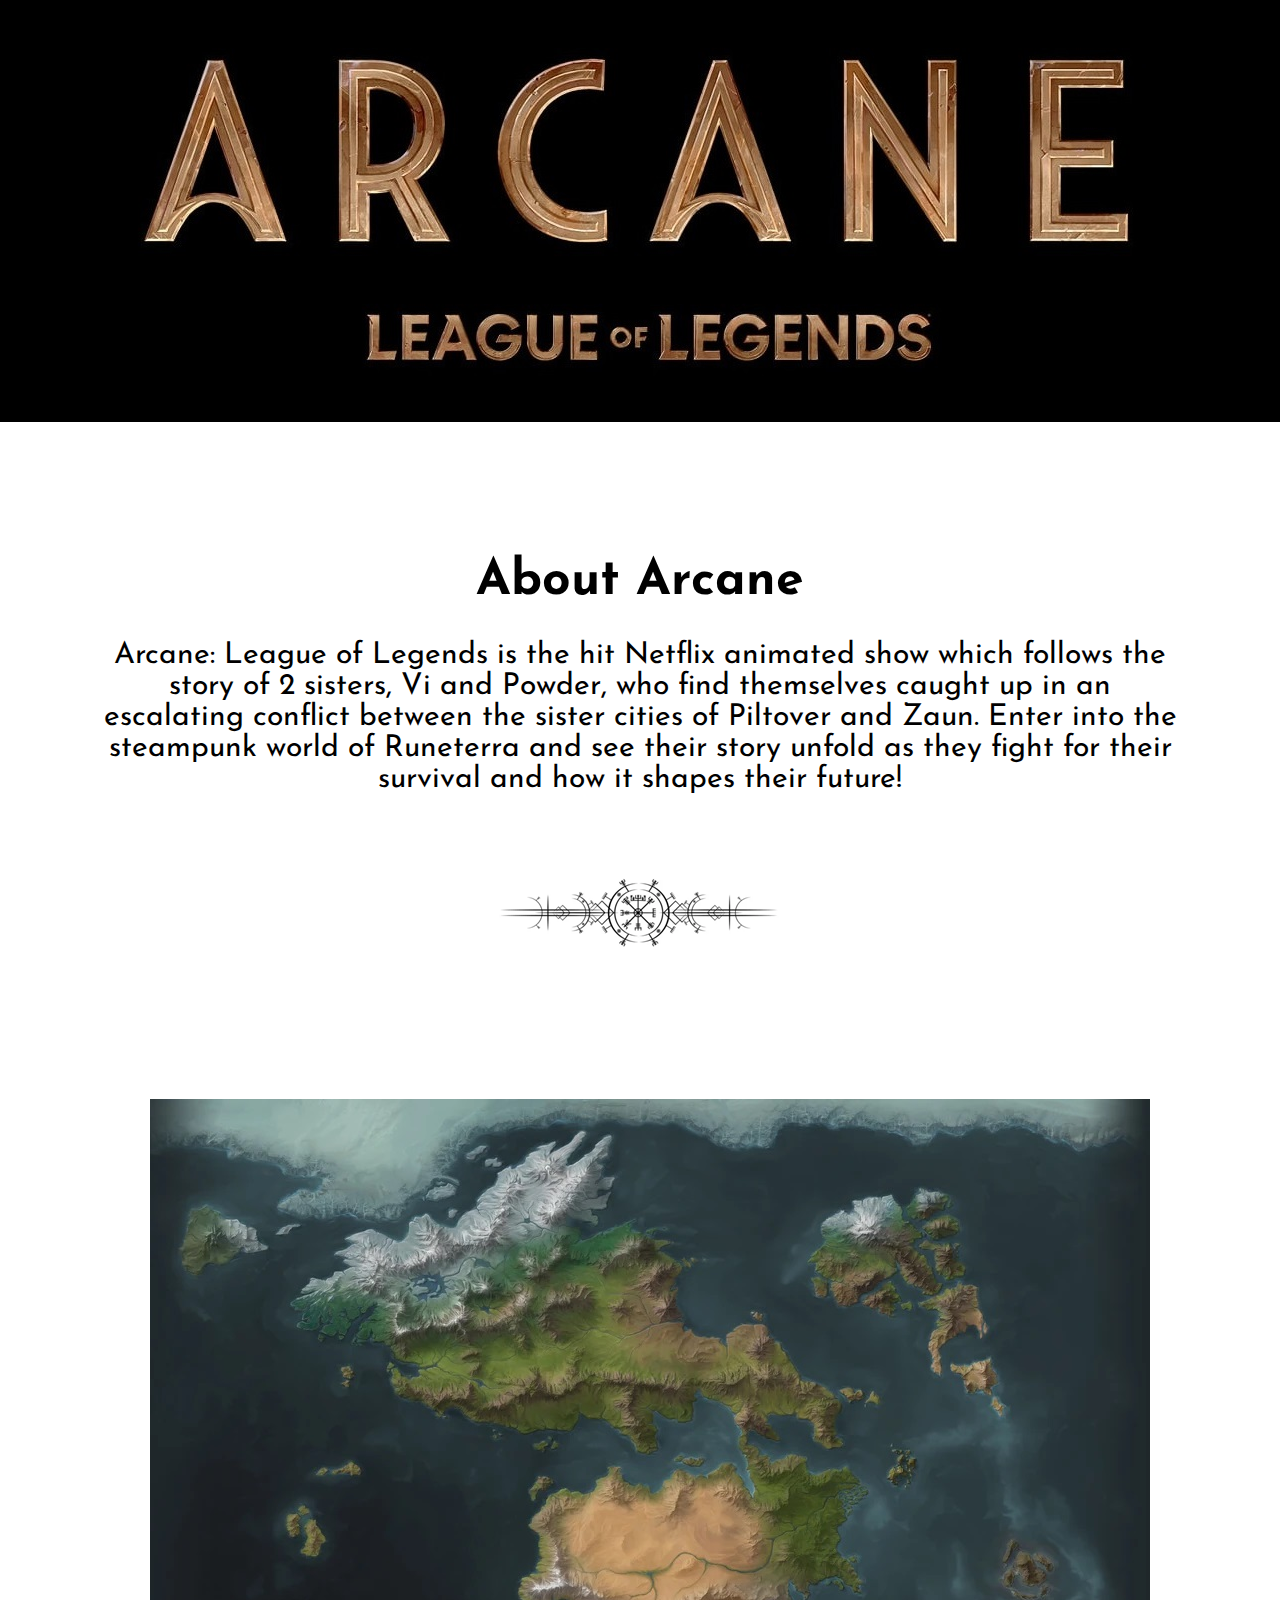
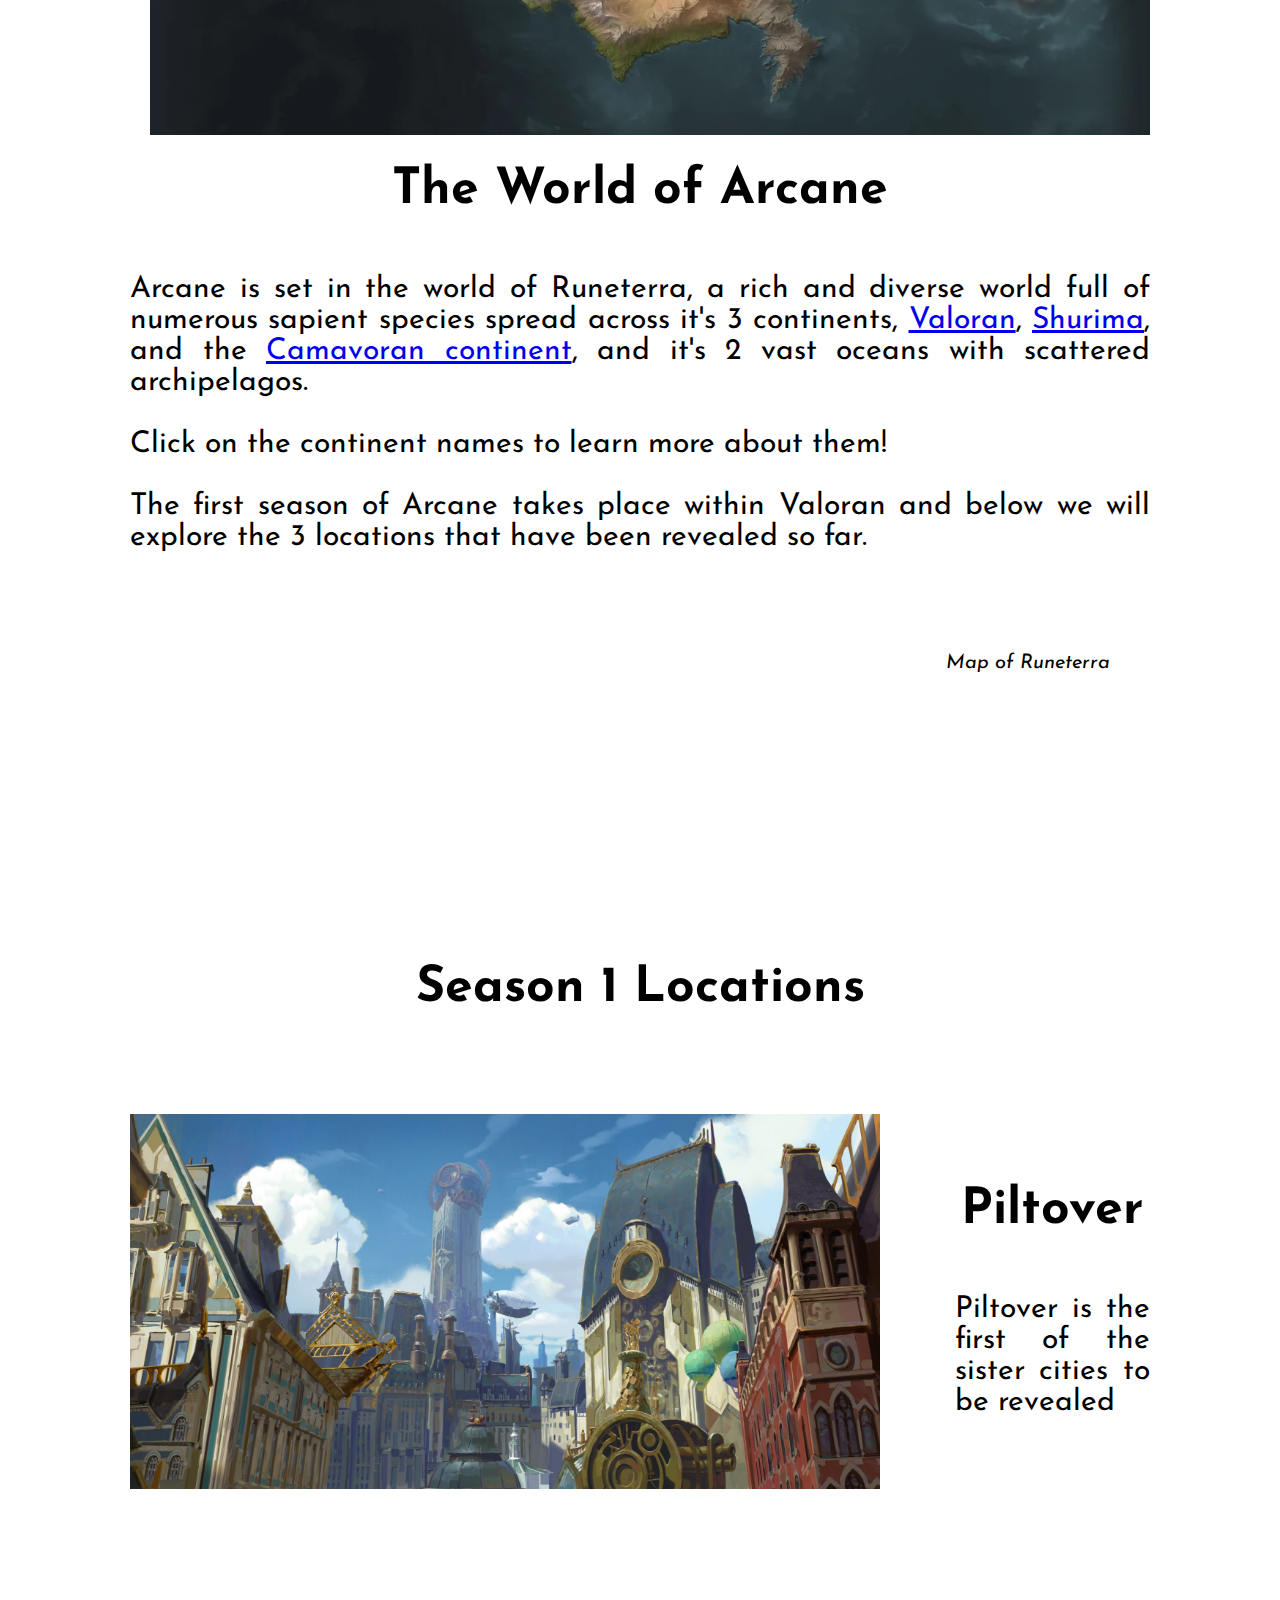
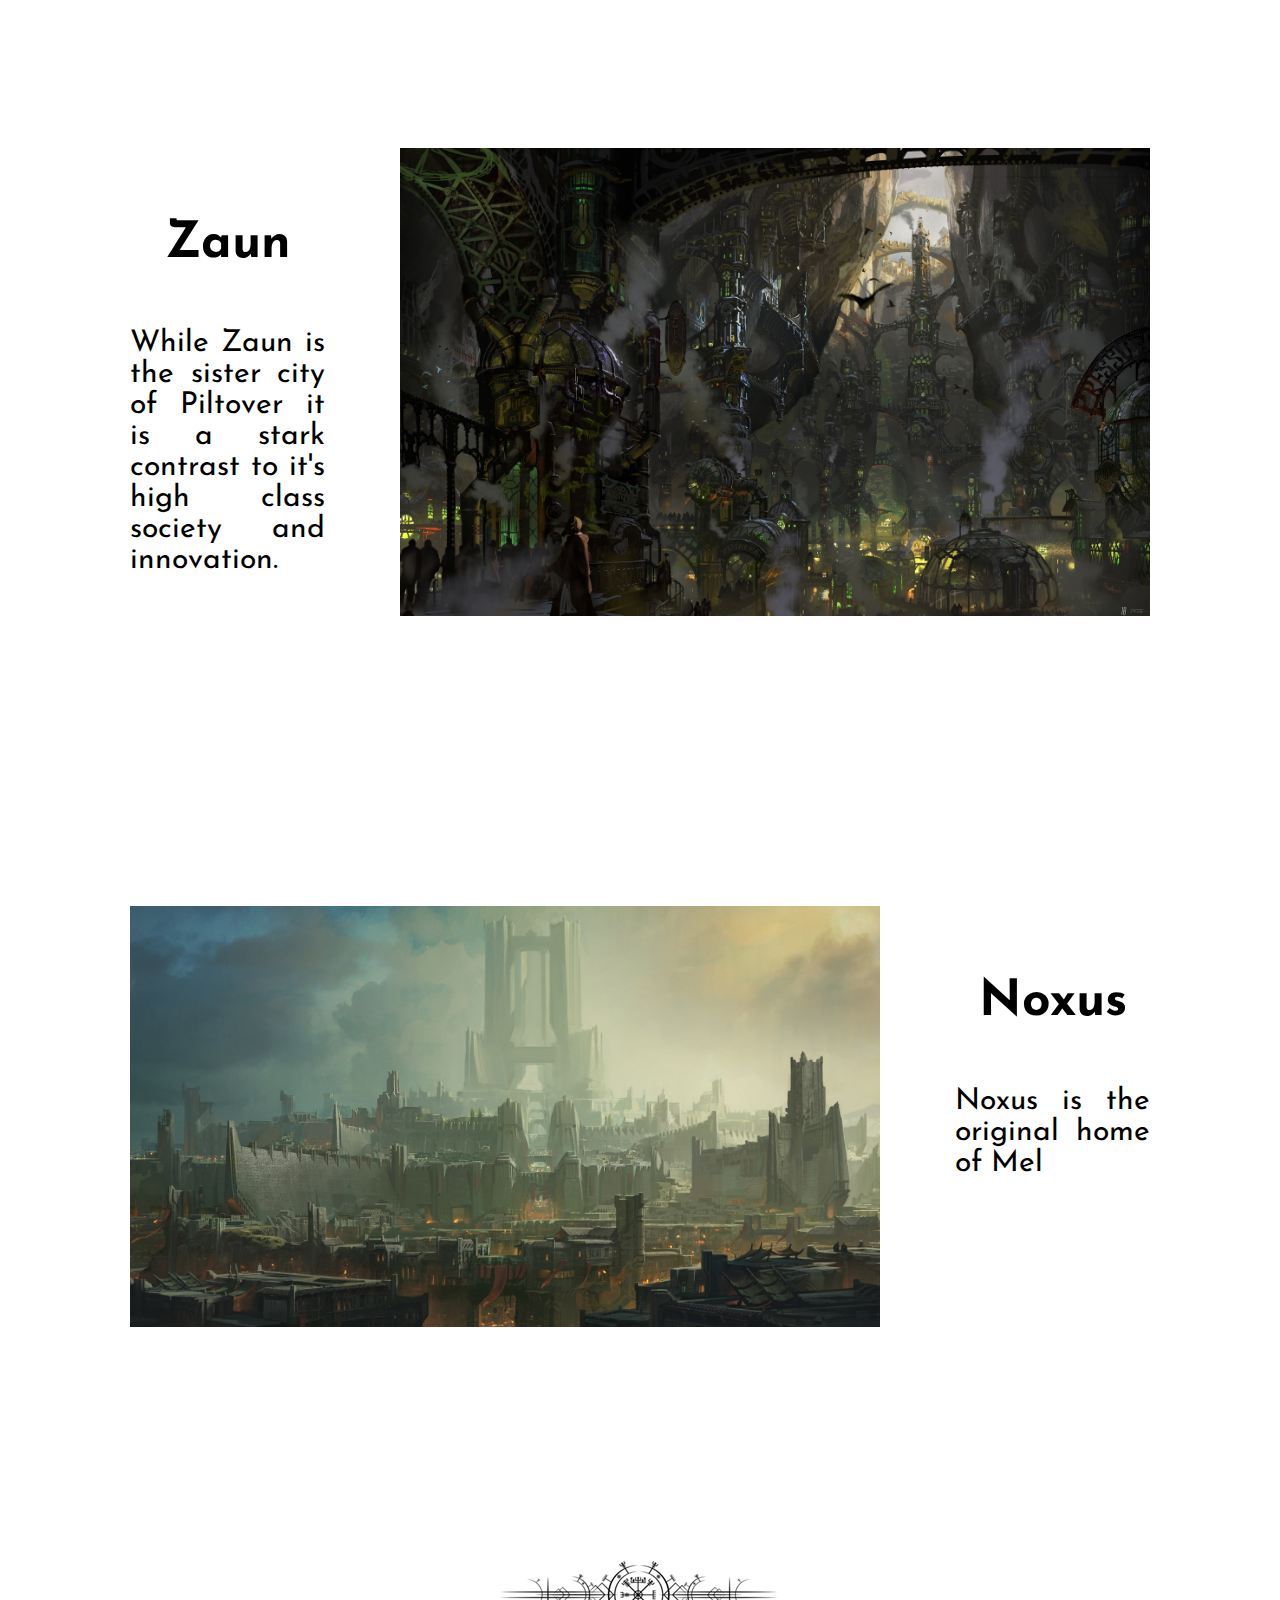
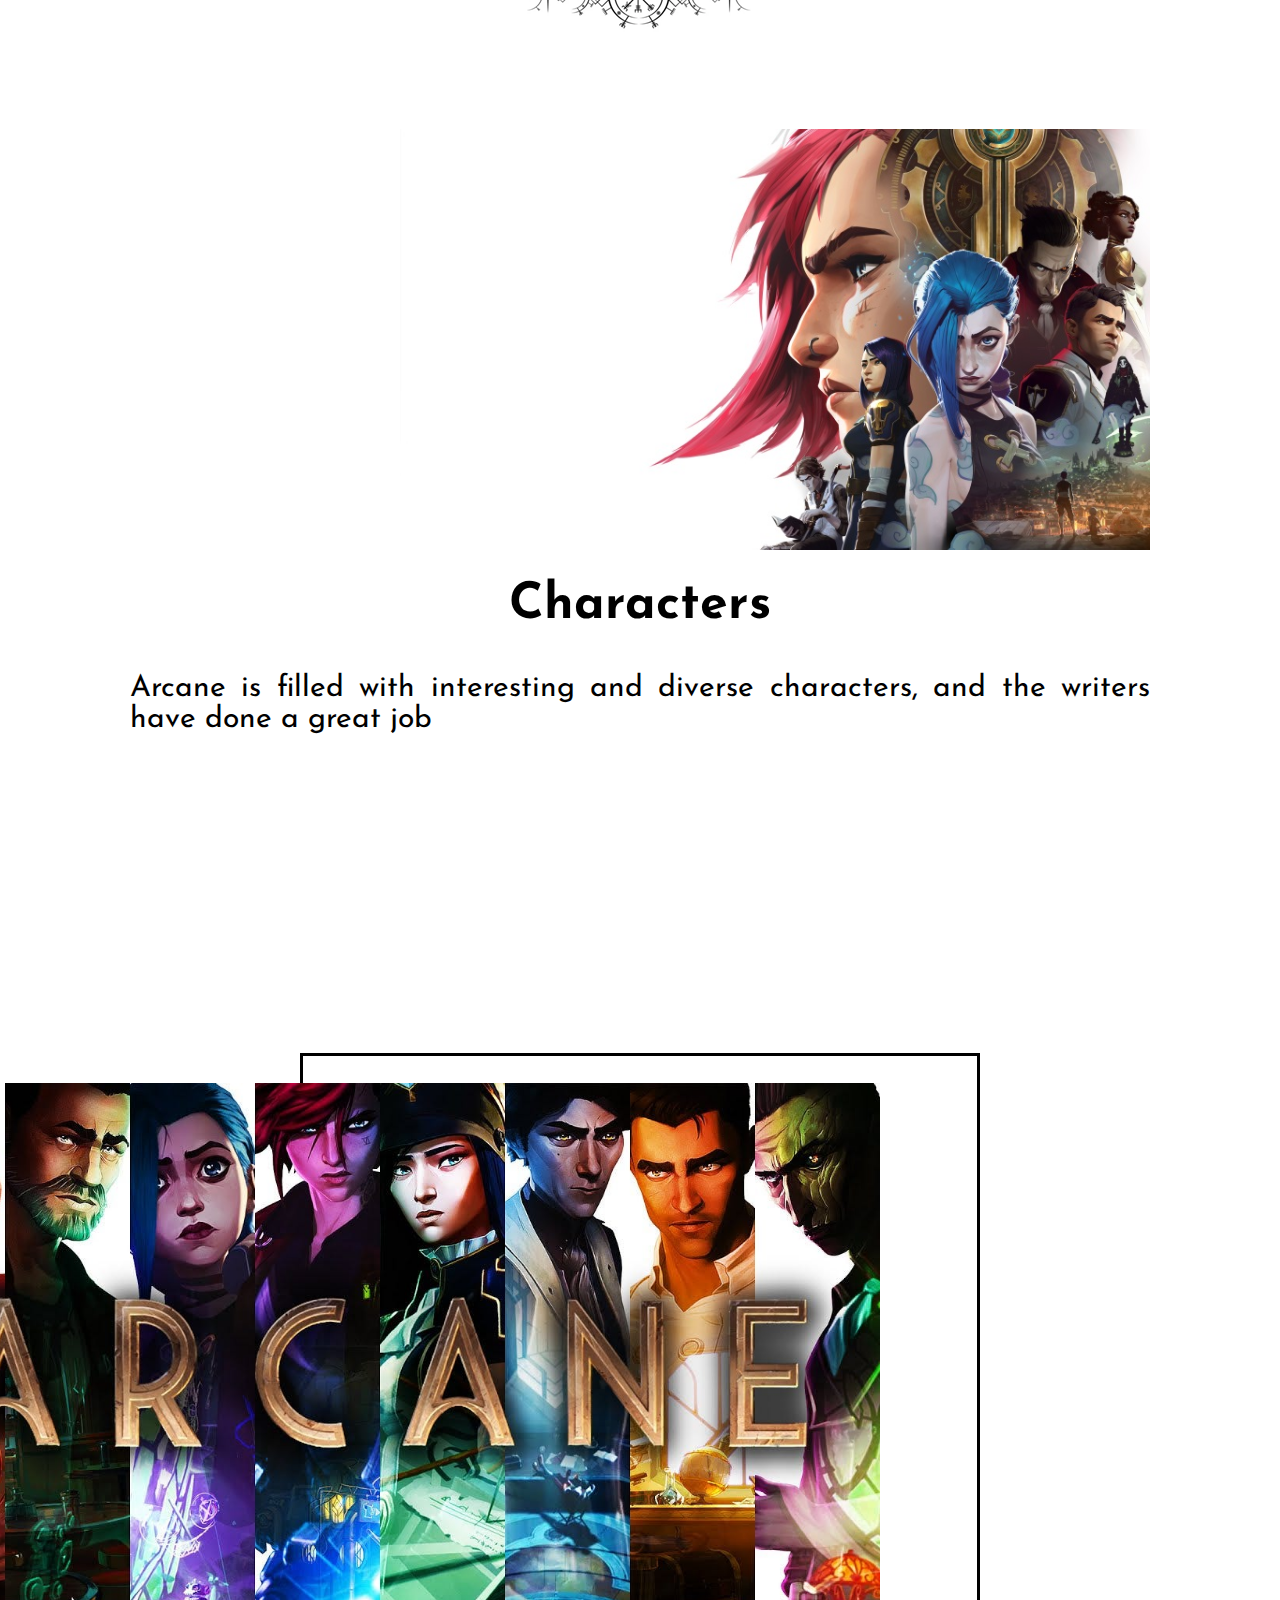
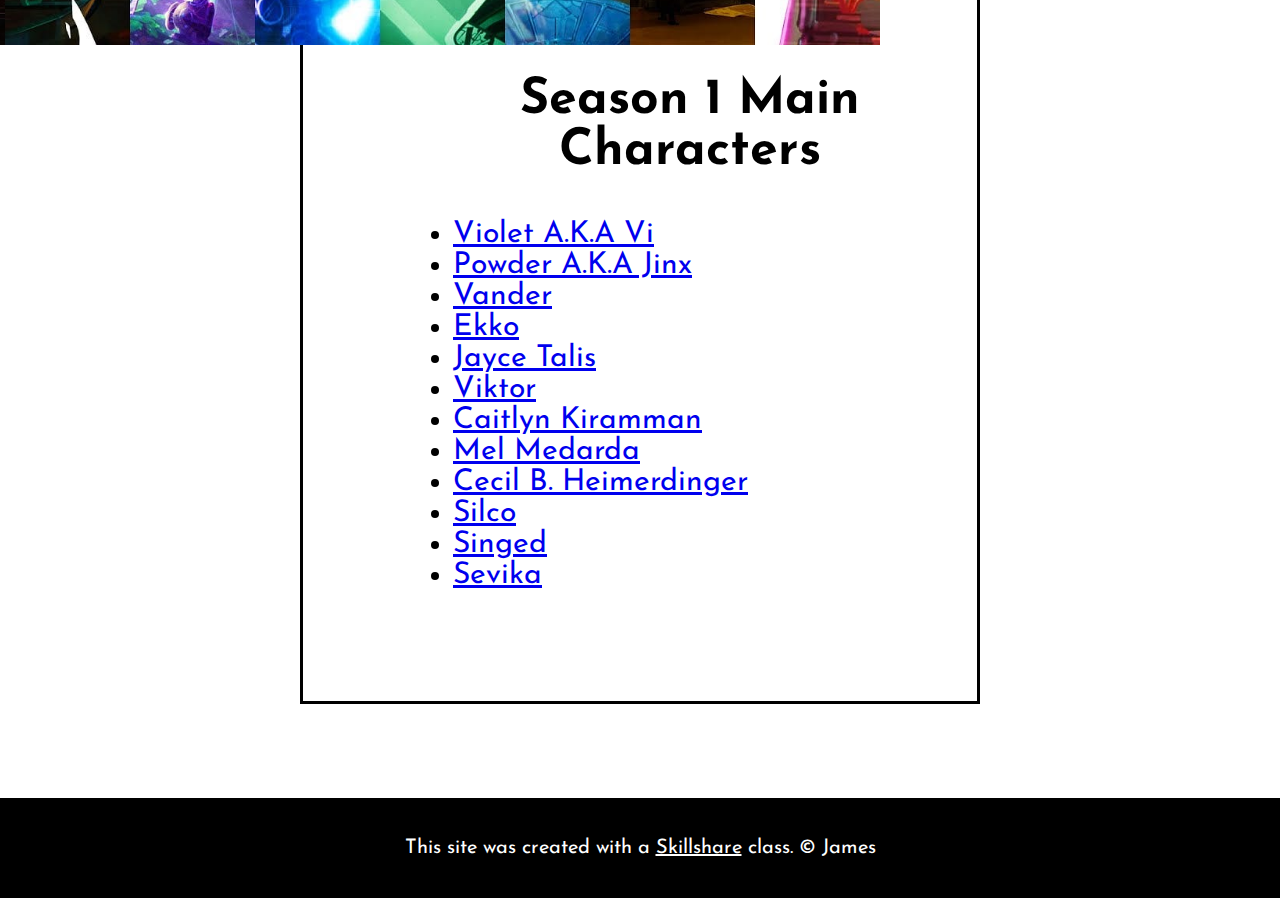
==== index.html @ 24b68688 "location path" ====
<!DOCTYPE html>
<html>
<head>
	<title>Arcane: League of Legends</title>
	<link rel="icon" href="img/Arcane-icon.jpeg">
	<link rel="stylesheet" type="text/css" href="arcane.css">
	<link href="https://fonts.googleapis.com/css2?family=Josefin+Sans:ital,wght@0,100..700;1,100..700&display=swap" rel="stylesheet">
</head>

<body>
	<!-- Header Element -->
	<header>
		<img src="img/Arcane-header.jpeg">
	</header>

	<!-- Main Element -->
	<div class="about-text-box">
		<h1>About Arcane</h1>
		<p1>Arcane: League of Legends is the hit Netflix animated show which follows the story of 2 sisters, Vi and Powder, who find themselves caught up in an escalating conflict between the sister cities of Piltover and Zaun.  Enter into the steampunk world of Runeterra and see their story unfold as they fight for their survival and how it shapes their future!</p1>
	<br>
	<br>
	<br>
	<br>
	<br>
	<br>
	<img src="img/Rune-line.jpeg" alt="Rune-line" class="center-image">
	<br>
	<br>
	<br>
	</div>
		<div class="runeterra">
			<img src="img/Runeterra-map.jpeg">
			<div class="text-box">
			<h2>The World of Arcane</h2><br>
			<p2>Arcane is set in the world of Runeterra, a rich and diverse world full of numerous sapient species spread across it's 3 continents, <a href="https://leagueoflegends.fandom.com/wiki/Valoran" target="_blank" title="Valoran Wiki">Valoran</a>, <a href="https://leagueoflegends.fandom.com/wiki/Shuriman_Continent" target="_blank" title="Shurima Wiki">Shurima</a>, and the <a href="https://leagueoflegends.fandom.com/wiki/Camavoran_Continent" target="_blank" title="Camavoran continent Wiki">Camavoran continent</a>, and it's 2 vast oceans with scattered archipelagos. <br> <br>   Click on the continent names to learn more about them! <br> <br> The first season of Arcane takes place within Valoran and below we will explore the 3 locations that have been revealed so far.  </p2>
			<br>
			<br>
			<br>
			<br>
			<br>
			<br>
			<p3 class="caption">Map of Runeterra</p3>
			</div>
		</div>

		<h2 class="sectiontitle">Season 1 Locations</h2>

		<div class="piltover">
			<img src="img/piltover.jpeg">
			<div class="text-box">
			<h2>Piltover</h2><br>
			<p2>Piltover is the first of the sister cities to be revealed</p2>
			</div>
		</div>

		<div class="zaun">
			<img src="img/zaun.jpeg">
			<div class="text-box">
			<h2>Zaun</h2><br>
			<p2>While Zaun is the sister city of Piltover it is a stark contrast to it's high class society and innovation.  </p2>
			</div>
		</div>

		<div class="noxus">
			<img src="img/noxus.jpeg">
			<div class="text-box">
			<h2>Noxus</h2><br>
			<p2>Noxus is the original home of Mel</p2>
			</div>
		</div>
	<br>
	<br>
	<br>
	<img src="img/Rune-line.jpeg" alt="Rune-line" class="center-image">
	<br>
	<br>
	<br>
	<br>
	<br>
	<br>
		<div class="characters">
			<img src="img/Arcane-avatar.jpeg">
			<div class="text-box">
			<h2>Characters</h2>
			<p2>Arcane is filled with interesting and diverse characters, and the writers have done a great job</p2>
			</div>
		</div>
	<br>
	<br>
	<br>
	<br>
	<br>
	<br>
	<br>
	<br>
	<br>
	<br>
	<br>
	<br>
	<br>
	<br>
	<br>
	<br>
	<br>
	<br>
		<div class="main">
			<img src="img/characters.jpeg">
			<div class="link-list">
			<h2>Season 1 Main Characters</h2>
			<ul>
				<li><a href="https://leagueoflegends.fandom.com/wiki/Vi/Arcane" target="_blank" title="Vi Wiki">Violet A.K.A Vi</a></li>
				<li><a href="https://leagueoflegends.fandom.com/wiki/Jinx/Arcane" target="_blank" title="Jinx Wiki">Powder A.K.A Jinx</a></li>
				<li><a href="https://leagueoflegends.fandom.com/wiki/Vander" target="_blank" title="Vander Wiki">Vander</a></li>
				<li><a href="https://leagueoflegends.fandom.com/wiki/Ekko/Arcane" target="_blank" title="Ekko Wiki">Ekko</a></li>
				<li><a href="https://leagueoflegends.fandom.com/wiki/Jayce/Arcane" target="_blank" title="Jayce Wiki">Jayce Talis</a></li>
				<li><a href="https://leagueoflegends.fandom.com/wiki/Viktor/Arcane" target="_blank" title="Viktor Wiki">Viktor</a></li>
				<li><a href="https://leagueoflegends.fandom.com/wiki/Caitlyn/Arcane" target="_blank" title="Caitlyn Wiki">Caitlyn Kiramman</a></li>
				<li><a href="https://leagueoflegends.fandom.com/wiki/Mel" target="_blank" title="Mel Medarda Wiki">Mel Medarda</a></li>
				<li><a href="https://leagueoflegends.fandom.com/wiki/Heimerdinger/Arcane" target="_blank" title="Heimerdinger Wiki">Cecil B. Heimerdinger</a></li>
				<li><a href="https://leagueoflegends.fandom.com/wiki/Silco" target="_blank" title="Silco Wiki">Silco</a></li>
				<li><a href="https://leagueoflegends.fandom.com/wiki/Singed/Arcane" target="_blank" title="Singed Wiki">Singed</a></li>
				<li><a href="https://leagueoflegends.fandom.com/wiki/Sevika" target="_blank" title="Sevika Wiki">Sevika</a></li>

			</ul>
			</div>
		</div>
		<br>
		<br>
		<br>
		<br>

	<!-- Footer Element -->
	<footer>
		<p1>This site was created with a <a href="https://www.skillshare.com/en/home" target="_blank" title="Skillshare Homepage">Skillshare</a> class.  &copy; James</p1>
	</footer>

</body>
</html>
---- arcane.css ----
.center-image {
  display: block;
  margin-left: auto;
  margin-right: auto;
  max-width: 100%;
}

body{
	font-family: 'Josefin Sans', sans-serif;
	margin: 0px;
}

header{
	margin: 0px;
	text-align: center;
	background-color: black;
}

.runeterra
	img {
		max-width: 1000px;
		padding: 0 30px 30px 75px;
		float: right;
	}

.runeterra {
	margin-left: 100px;
	margin-right: 100px;
	margin-bottom: 300px;
}

.piltover
	img {
		max-width: 750px;
		padding: 0 75px 30px 30px;
		float: left;
	}

.piltover {
	margin-left: 100px;
	margin-right: 100px;
	margin-bottom: 300px;
}

.zaun
	img {
		max-width: 750px;
		padding: 0 30px 30px 75px;
		float: right;
	}

.zaun {
	margin-left: 100px;
	margin-right: 100px;
	margin-bottom: 300px;
}

.noxus
	img {
		max-width: 750px;
		padding: 0 75px 30px 30px;
		float: left;
	}

.noxus {
	margin-left: 100px;
	margin-right: 100px;
	margin-bottom: 300px;
}

	.characters
	img {
		max-width: 750px;
		padding: 0 30px 30px 75px;
		float: right;
	}

.characters {
	margin-left: 100px;
	margin-right: 100px;
}

	.main 
	img {
		max-width: 1000px;
		padding: 30px 100px 30px 100px;
		float: right;
	}

	.main {
		padding: 0 0 30px 0;
		margin-left: 300px;
		margin-right: 300px;
	}

.about-text-box {
	padding: 100px;
	text-align: center;
}

.about-text-box h1 {
	text-align: center;
	font-size: 50px;

}

.about-text-box p1 {
	text-align: center;
	font-size: 30px;

}

.text-box {
	text-align: justify;
	padding: 30px;
}

.text-box h1 {
	text-align: center;
	font-size: 50px;

}

.text-box h2 {
	text-align: center;
	font-size: 50px;
}

.text-box p1 {
	text-align: justify;
	font-size: 30px;
}

.text-box p2 {
	text-align: center;
	font-size: 30px;
}

.link-list {
	padding: 0 0 80px 100px;
	border: solid;
	text-align: center;
}

.link-list h2 {
	text-align: center;
	font-size: 50px;
}

.link-list ul {
	text-align: left;
	font-size: 30px;
	padding: 0 50px;
}

.caption {
	padding: 20px 40px;
	float: right;
	font-size: 20px;
	font-style: italic;
}

.sectiontitle {
	margin-bottom: 100px;
	font-size: 50px;
	text-align: center;

}

a:hover {
	opacity: .5;
	background-color: transparent;
}

footer{
	margin: 0px;
	padding: 40px 0;
	text-align: center;
	font-size: 20px;
	background-color: black;
	color: white;
}

footer a {
	color: white;
}
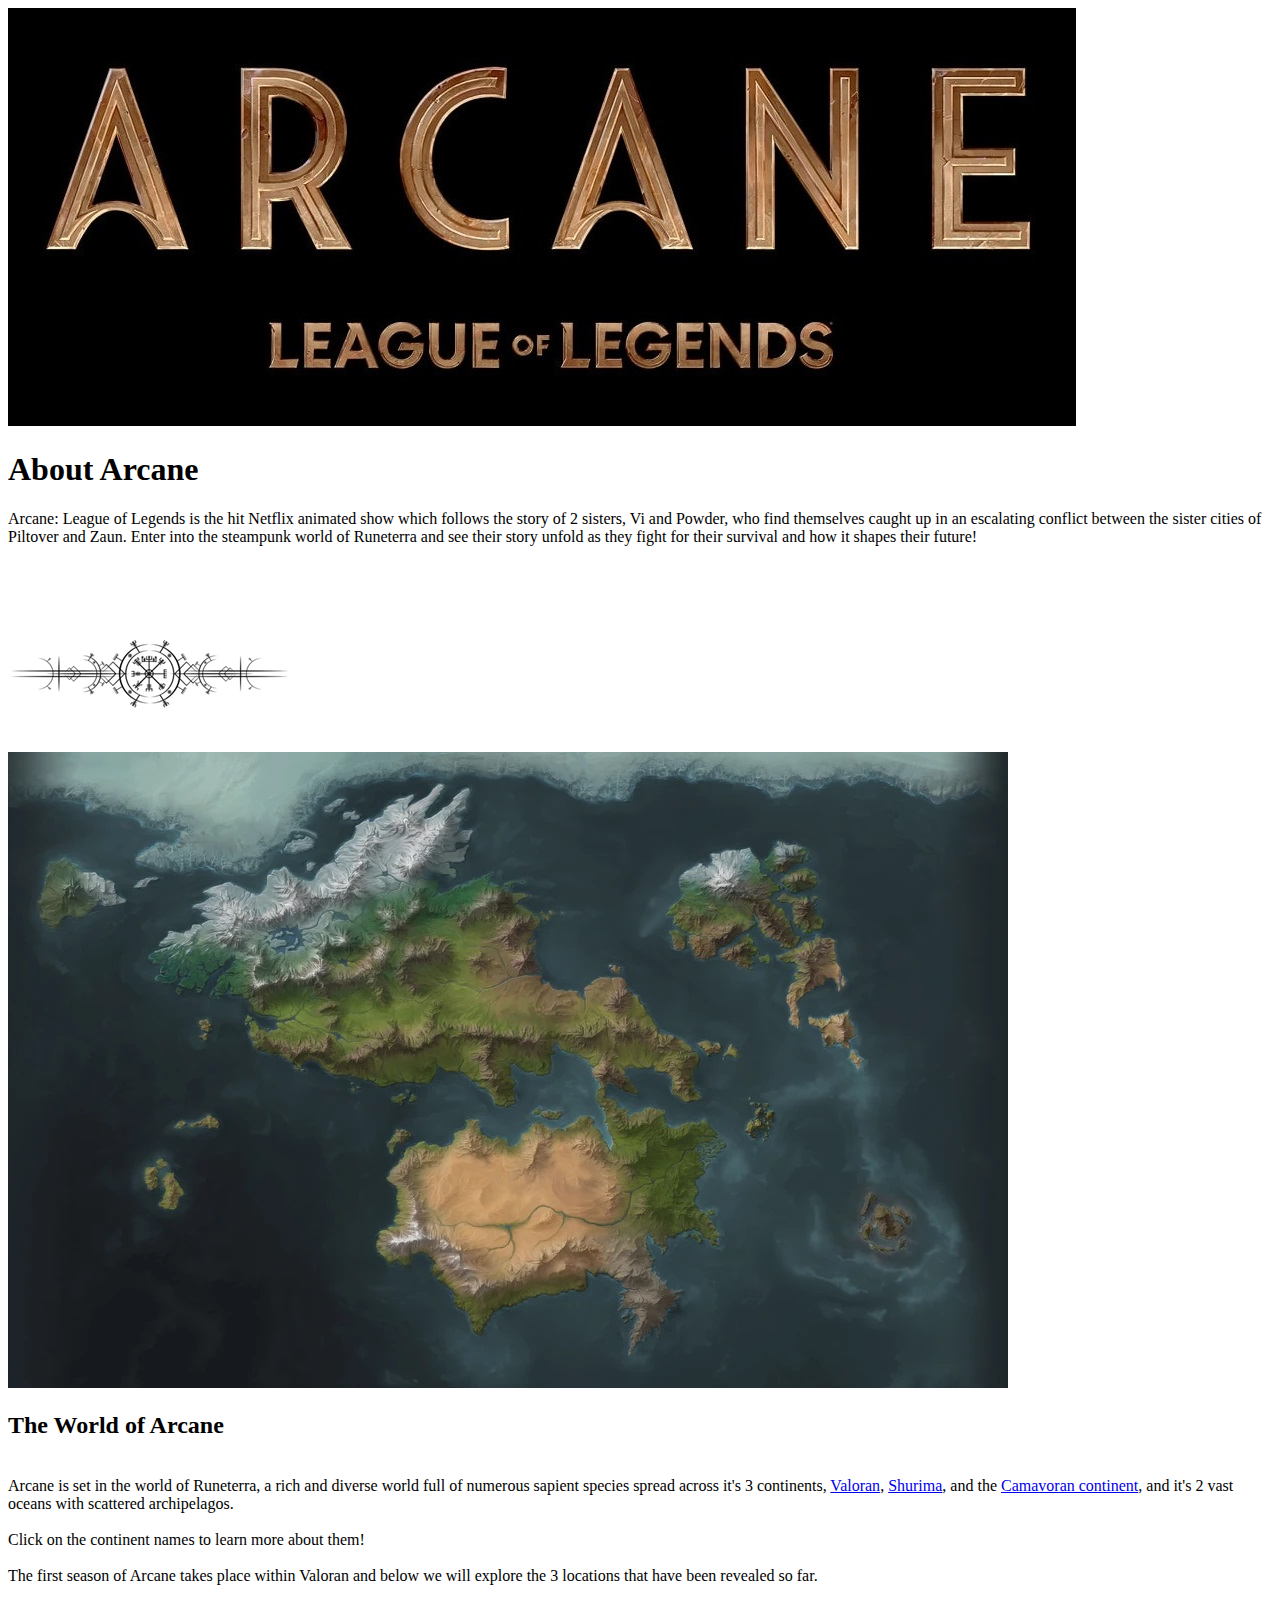
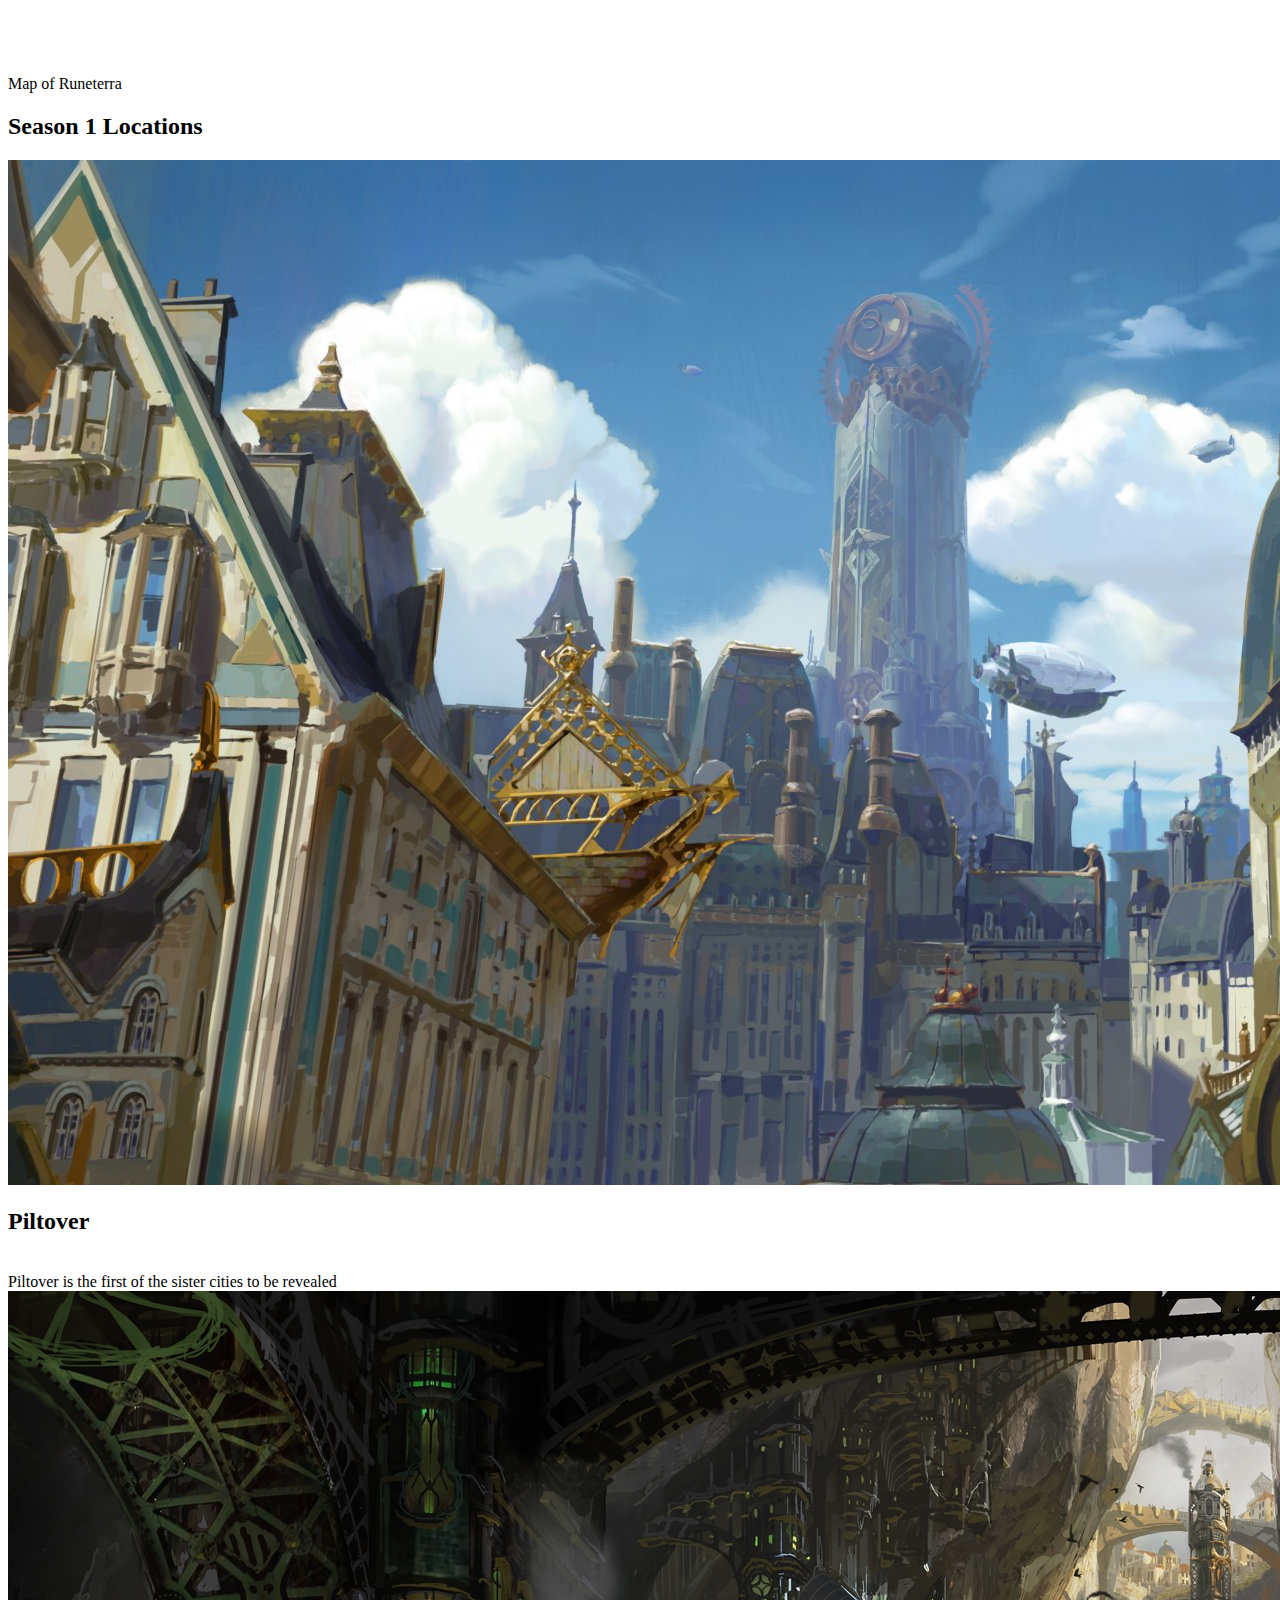
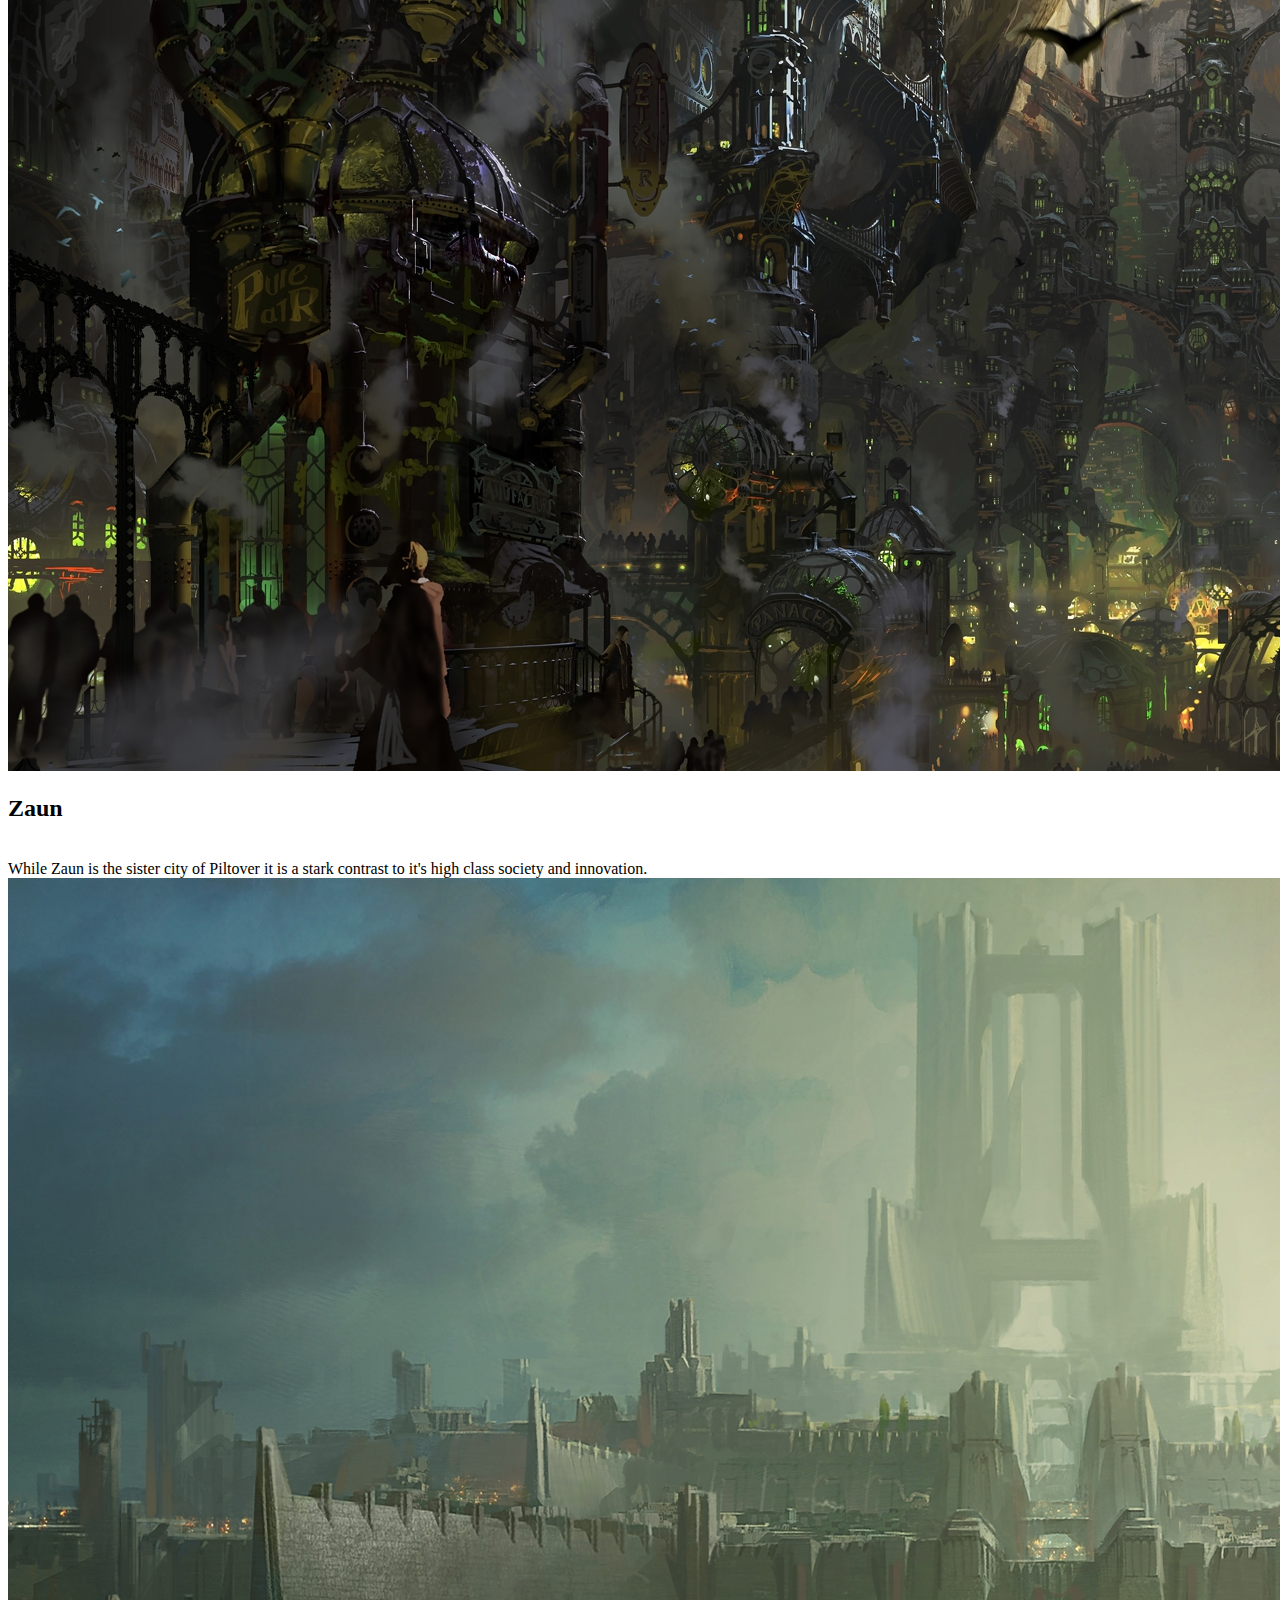
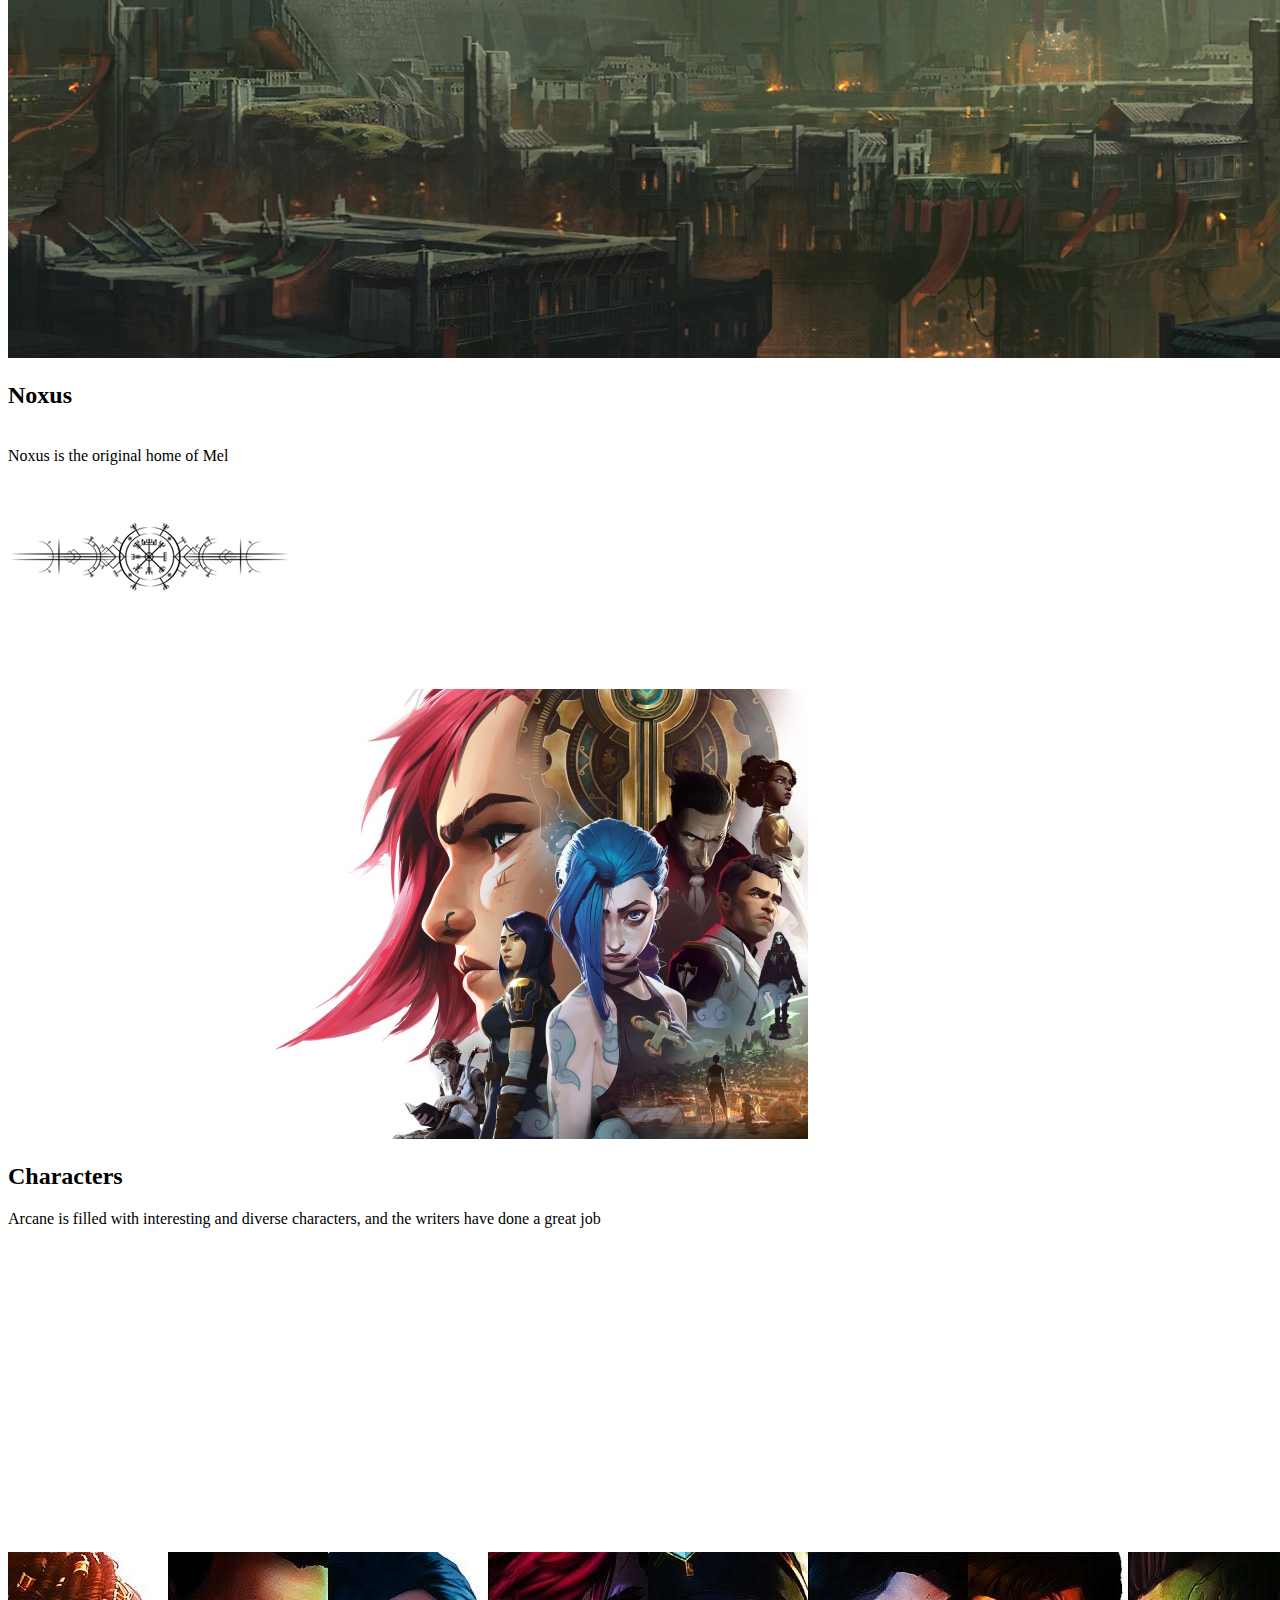
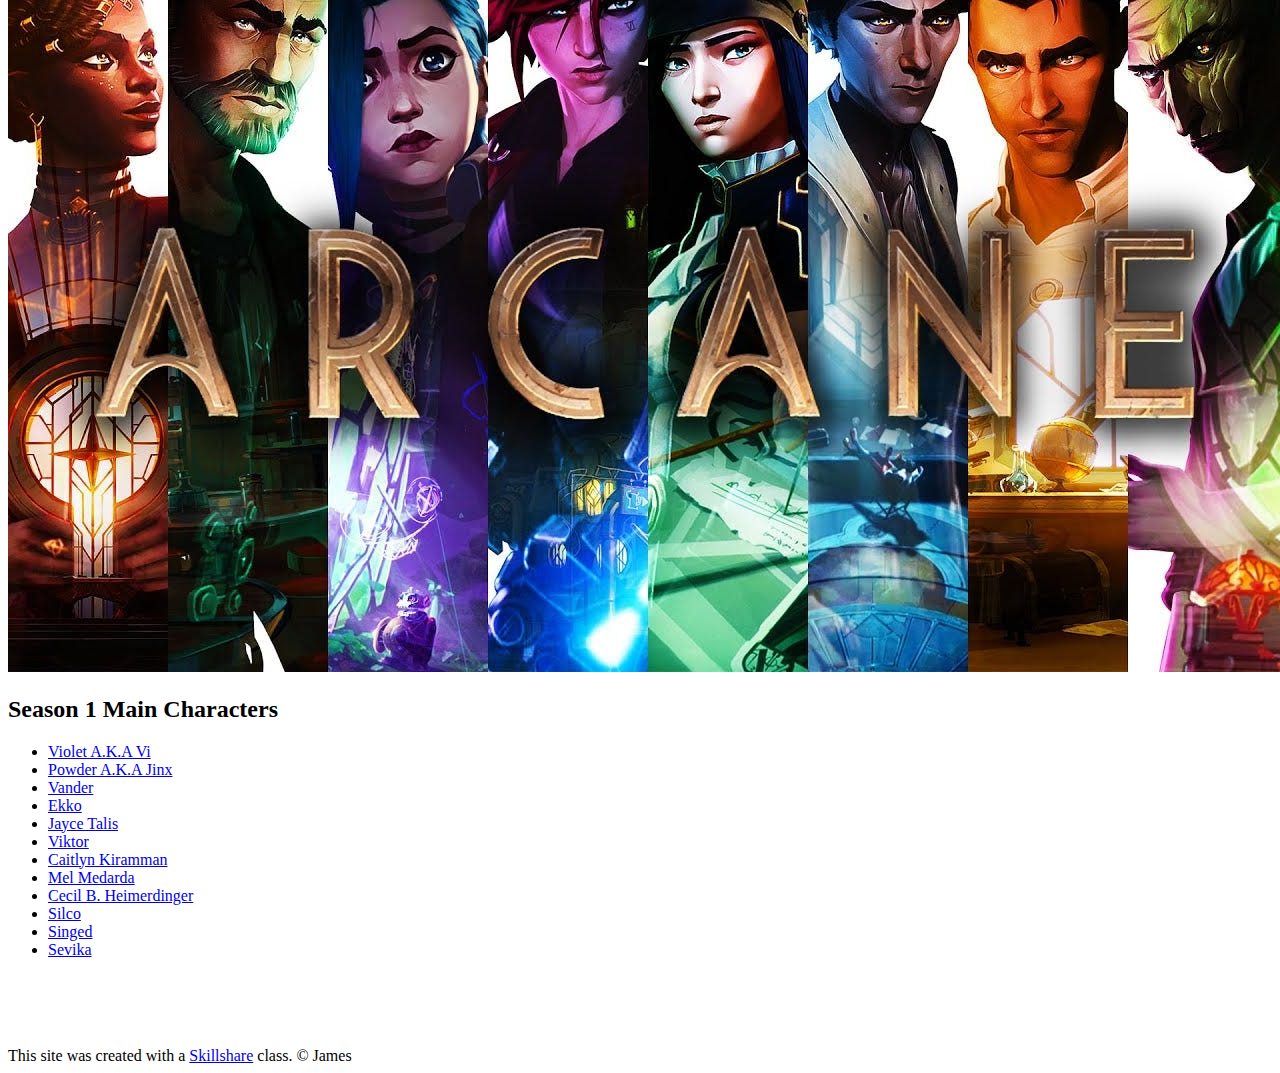
==== commit f89ea7c8: "Update index.html" ====
--- a/index.html
+++ b/index.html
@@ -3,7 +3,7 @@
 <head>
 	<title>Arcane: League of Legends</title>
 	<link rel="icon" href="img/Arcane-icon.jpeg">
-	<link rel="stylesheet" type="text/css" href="arcane.css">
+	<link rel="stylesheet" type="text/css" href="https://github.com/jg15887/cartoon-hero/blob/main/CSS/arcane.css">
 	<link href="https://fonts.googleapis.com/css2?family=Josefin+Sans:ital,wght@0,100..700;1,100..700&display=swap" rel="stylesheet">
 </head>
 
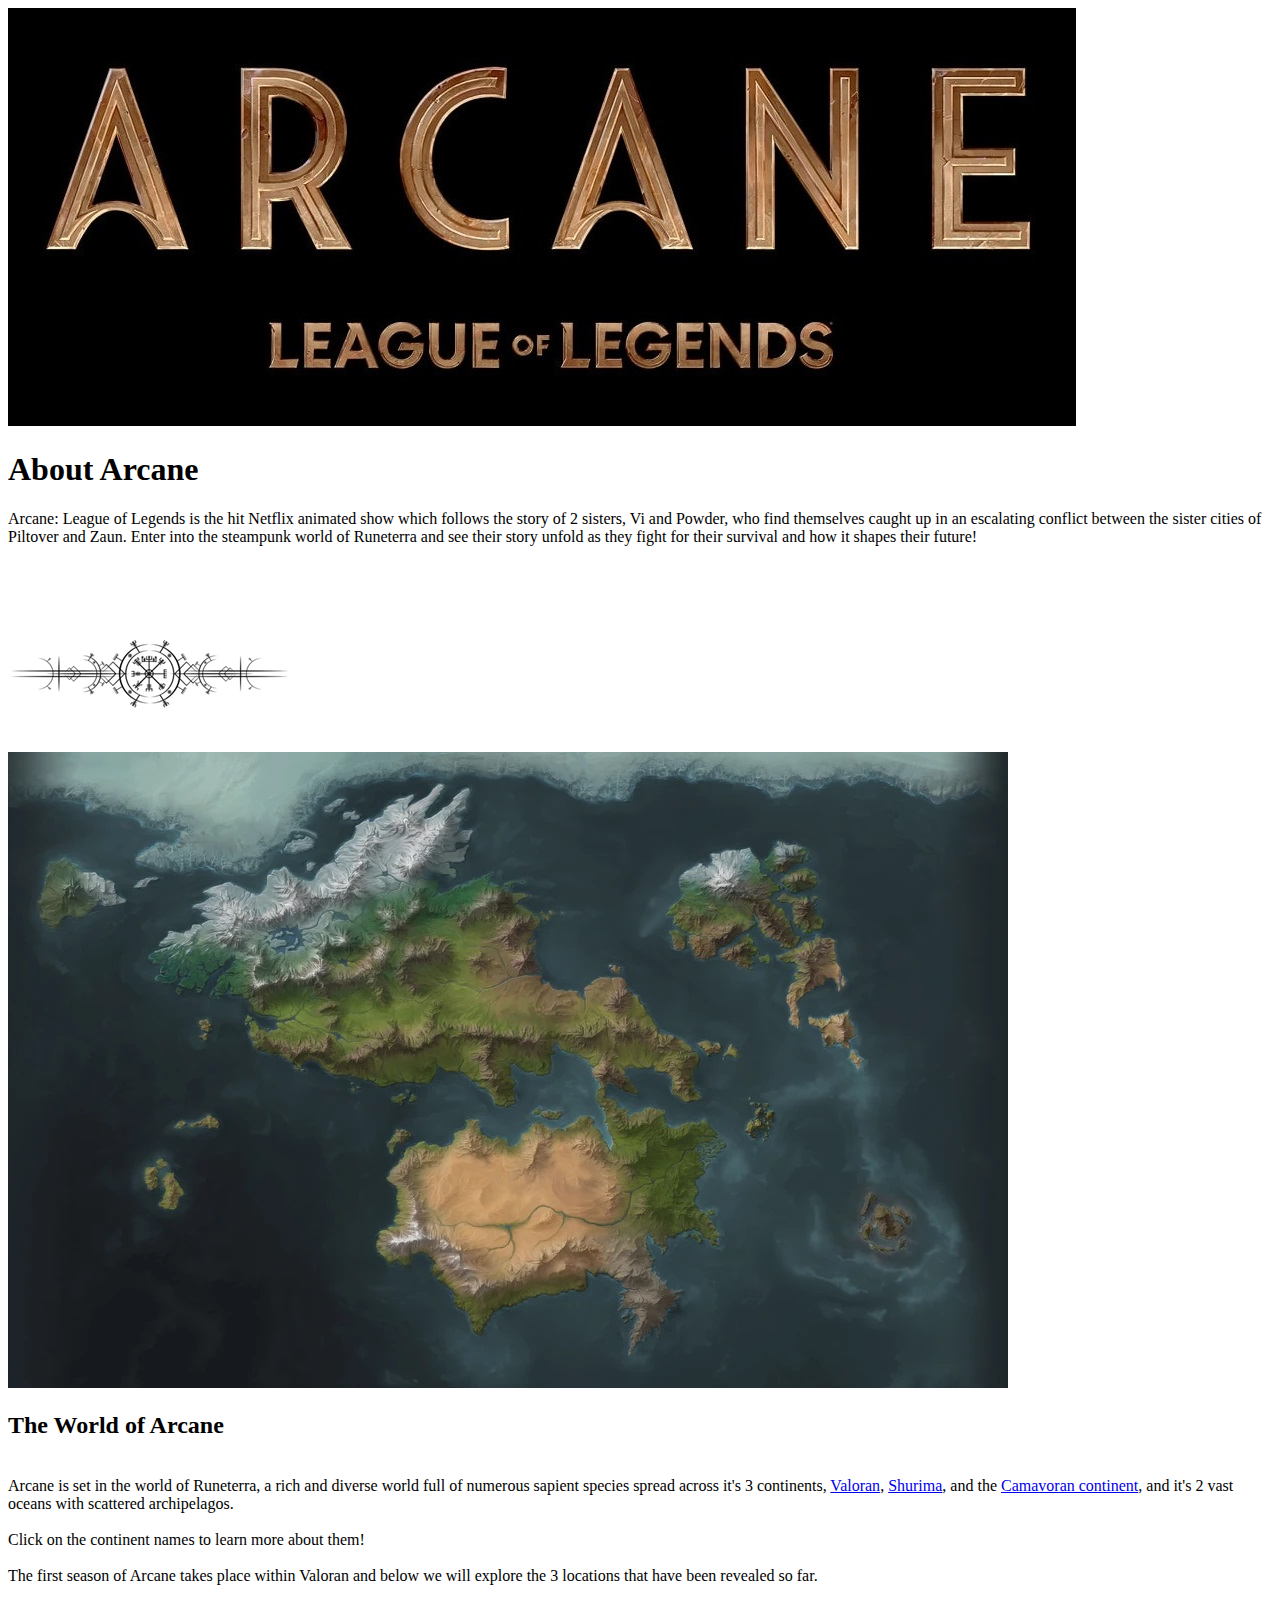
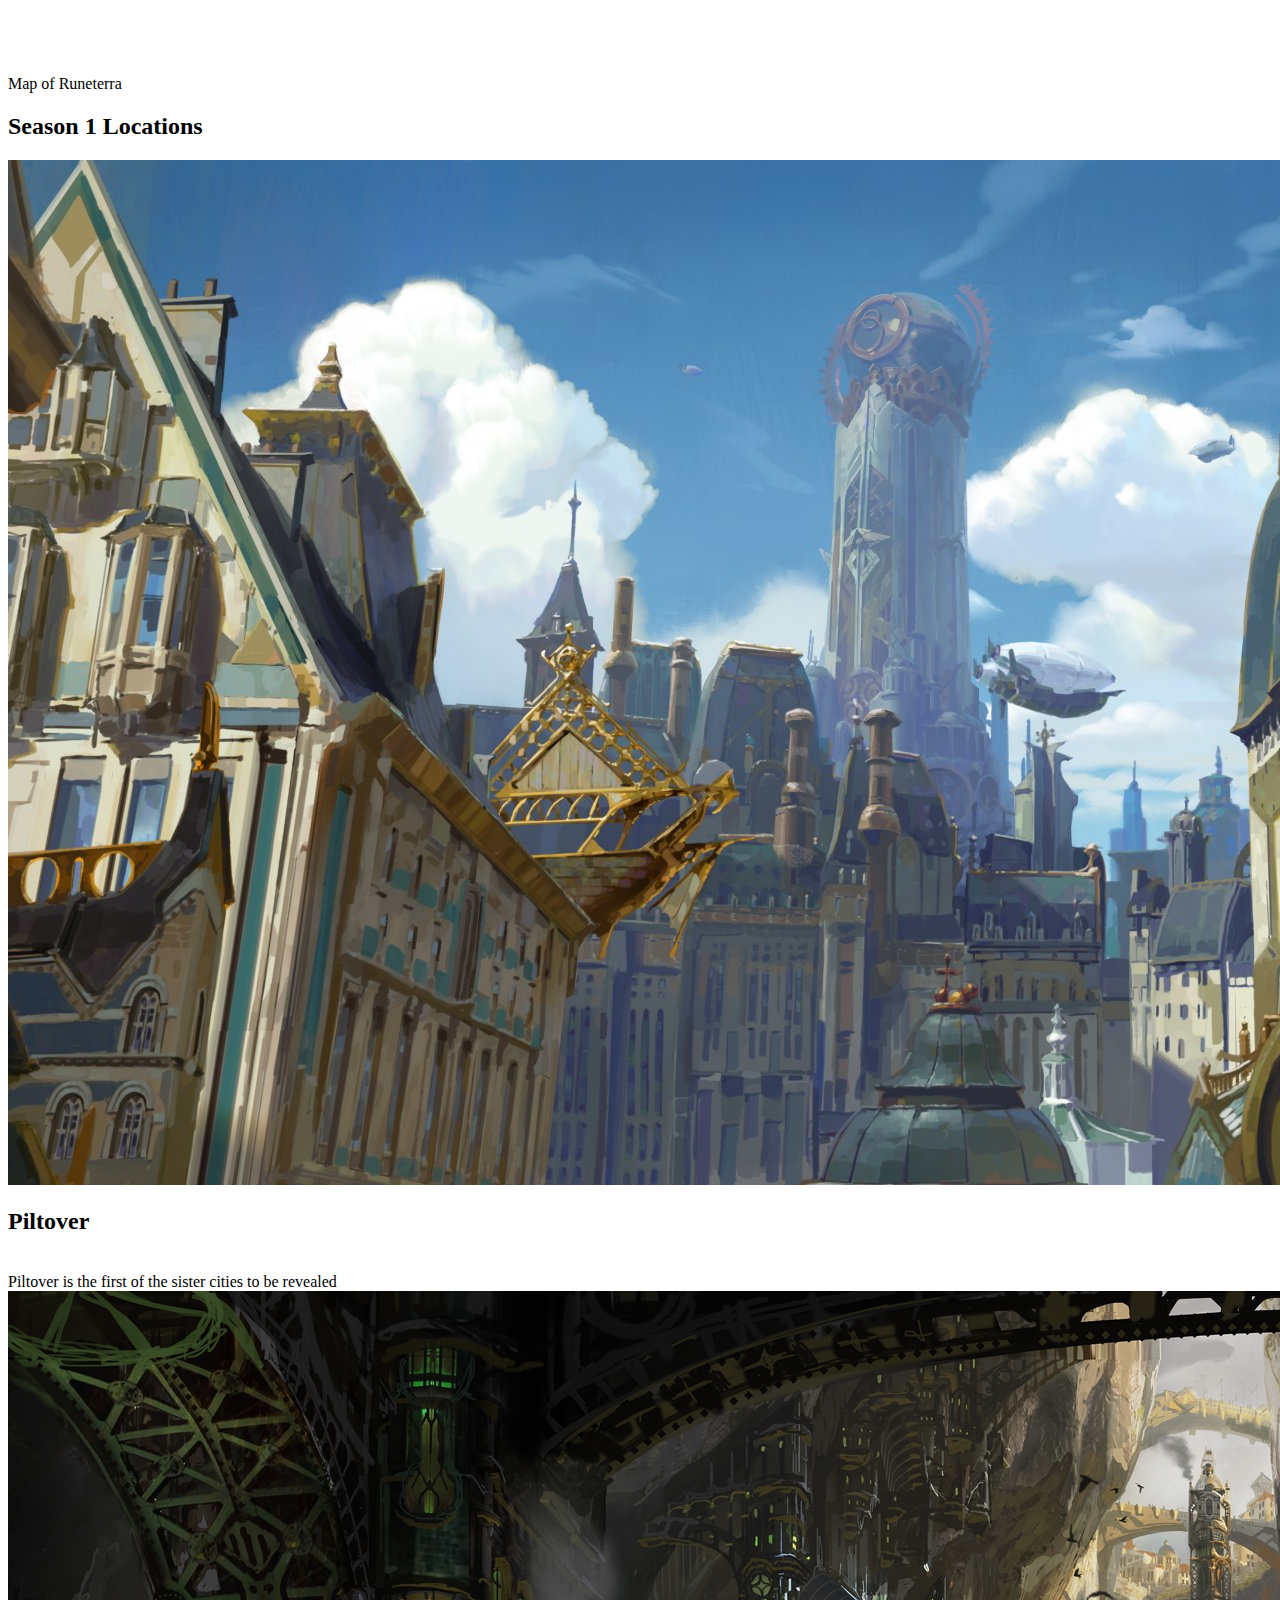
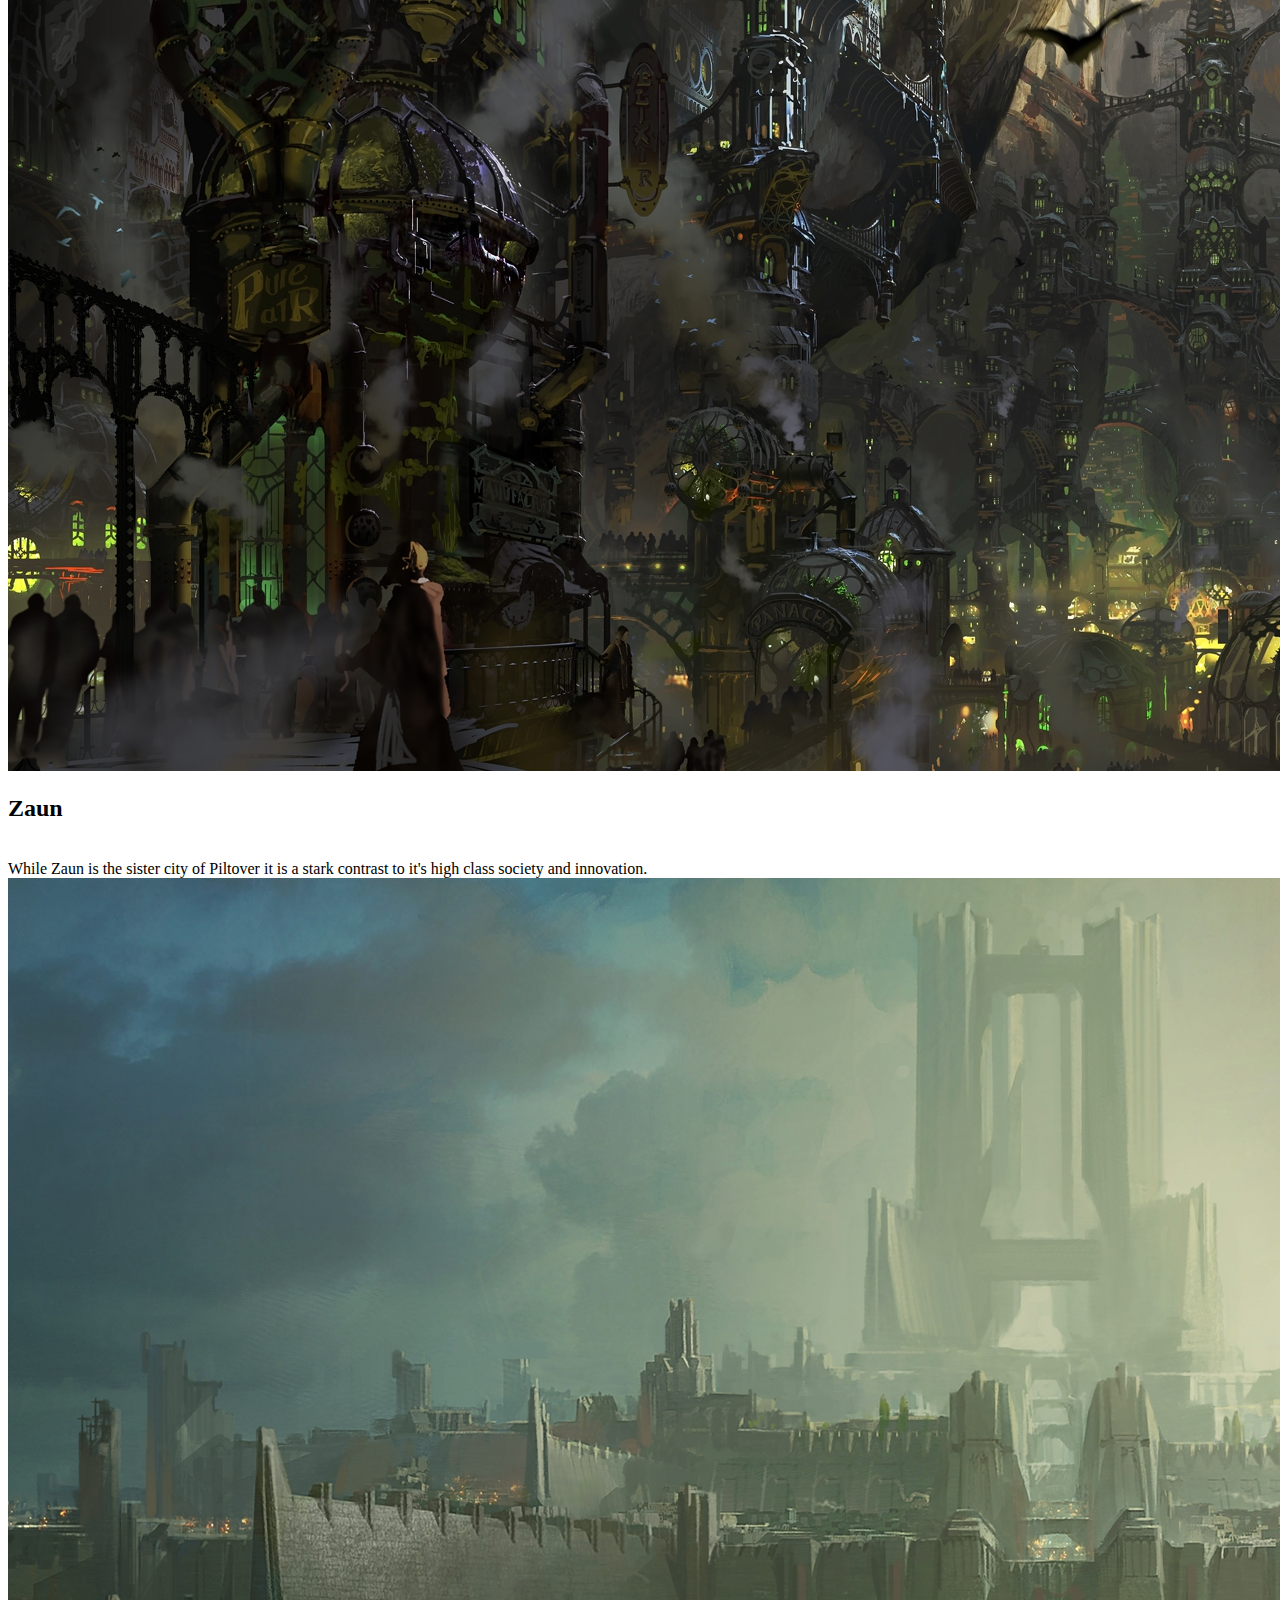
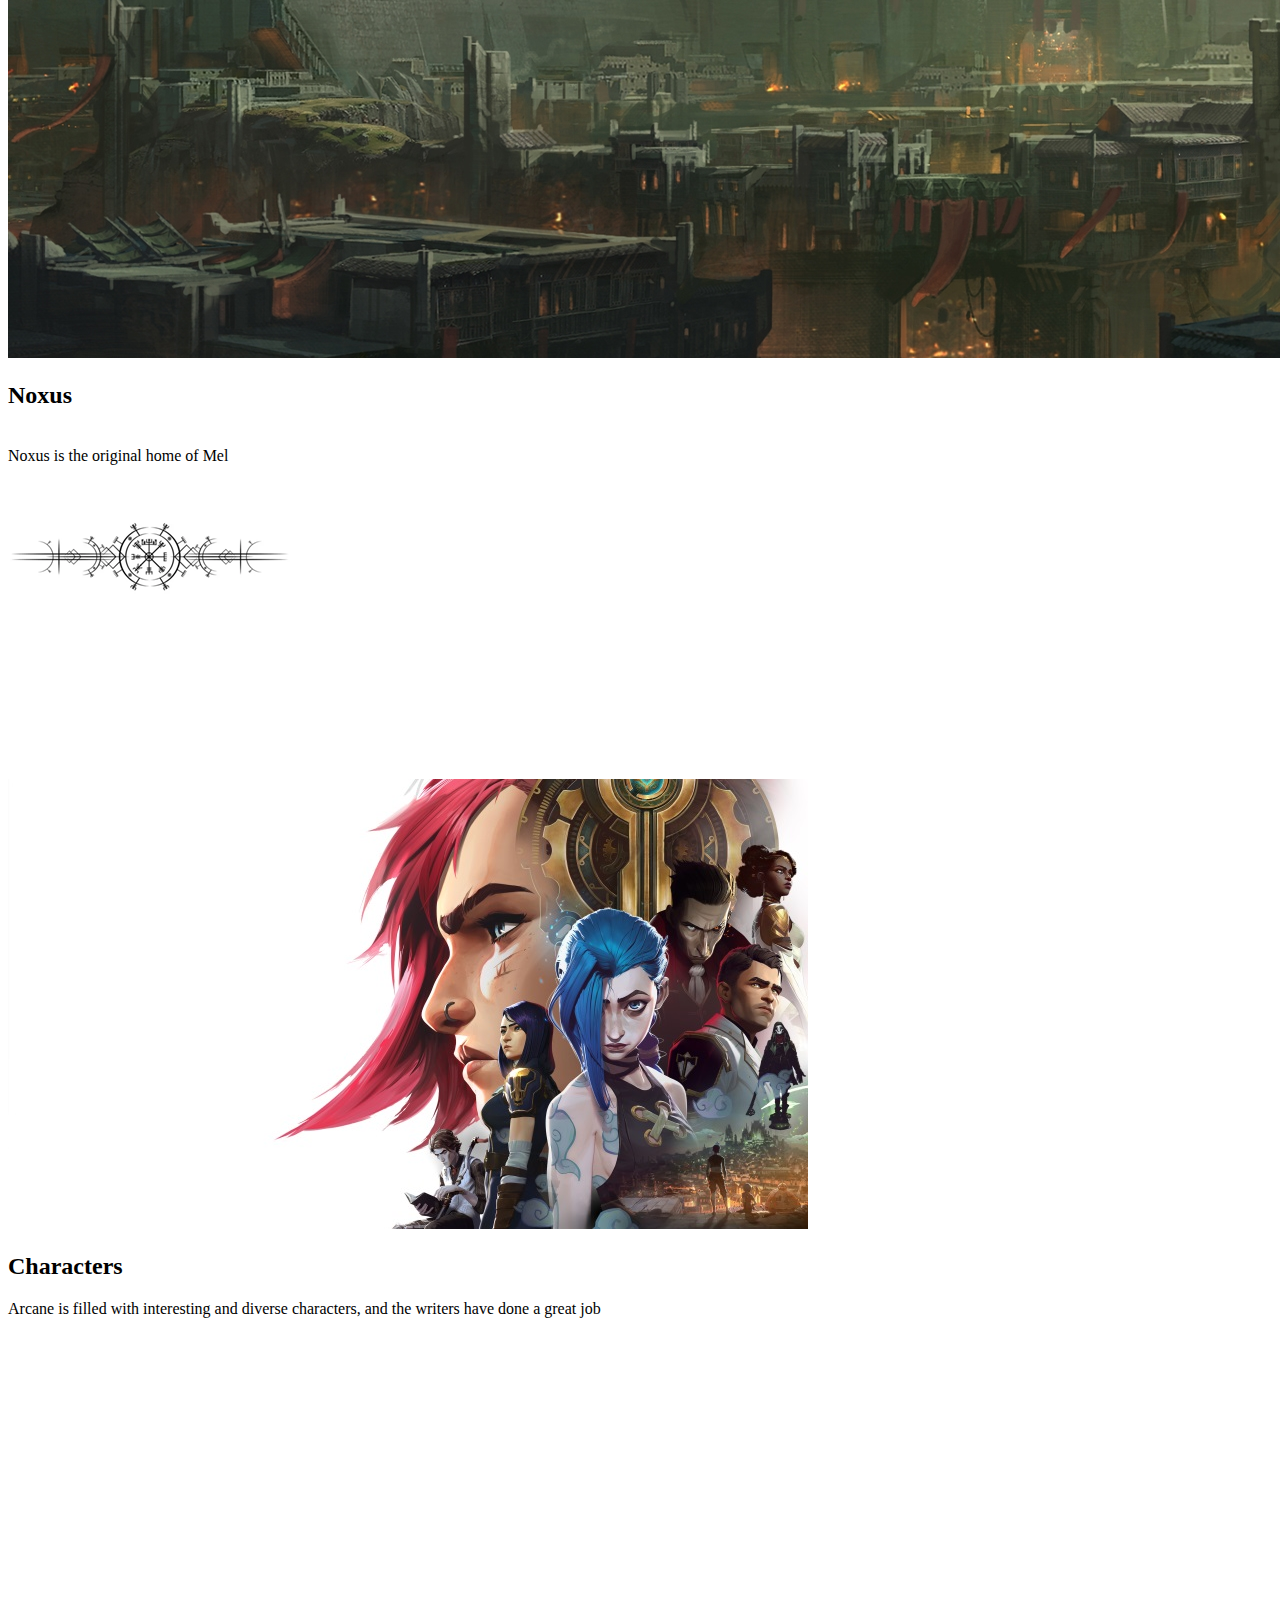
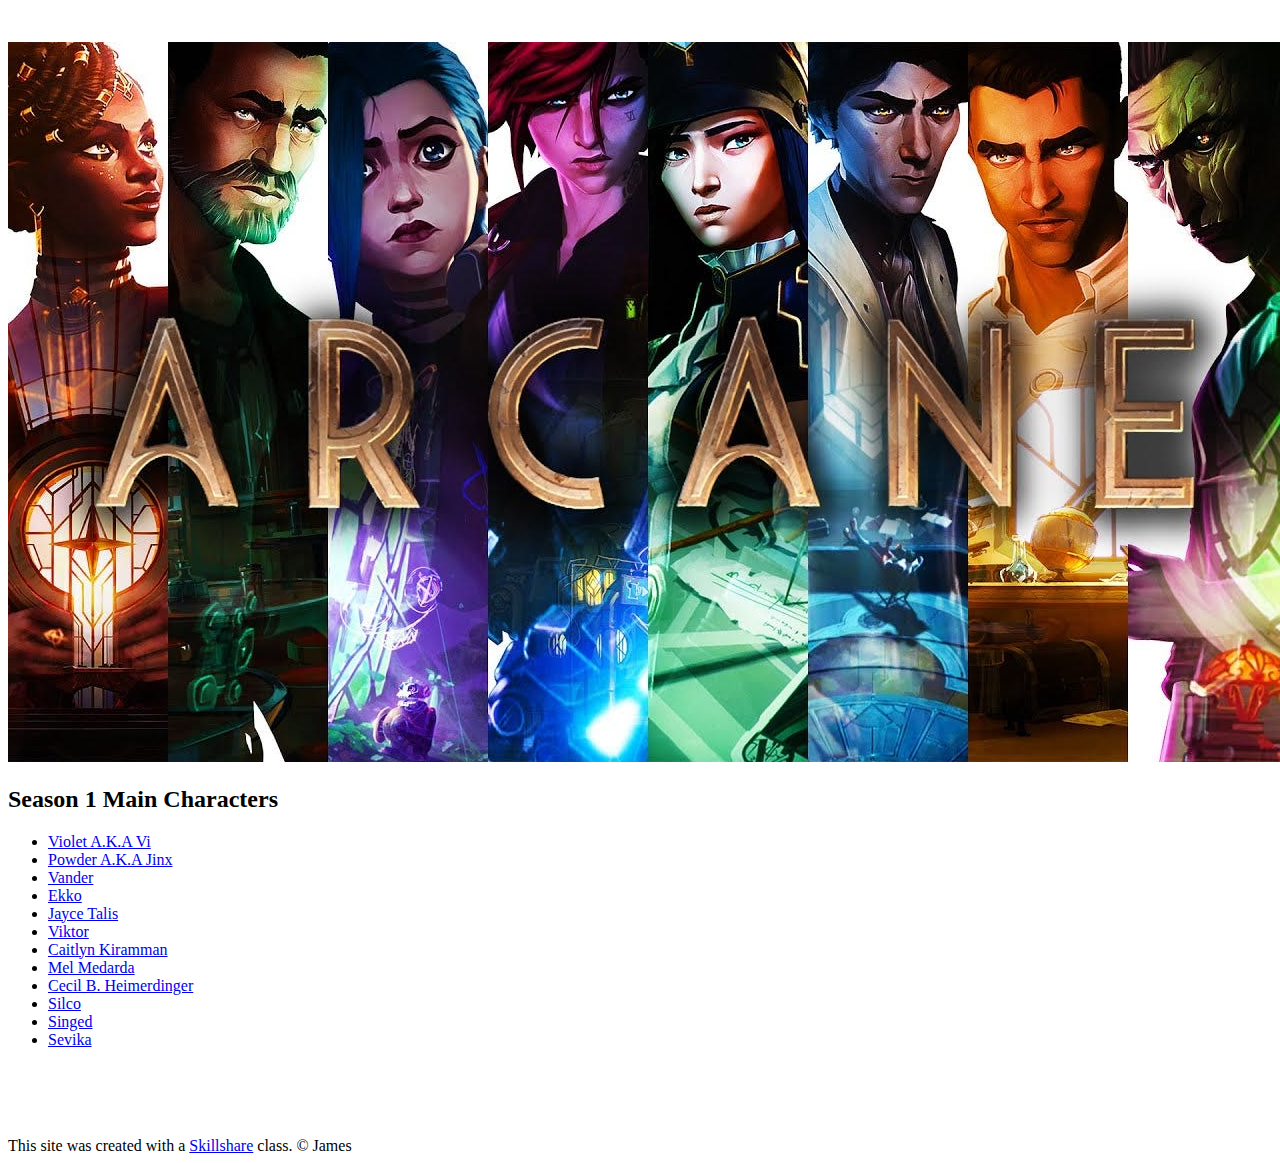
==== commit 38792b93: "Update index.html" ====
--- a/index.html
+++ b/index.html
@@ -3,7 +3,7 @@
 <head>
 	<title>Arcane: League of Legends</title>
 	<link rel="icon" href="img/Arcane-icon.jpeg">
-	<link rel="stylesheet" type="text/css" href="https://github.com/jg15887/cartoon-hero/blob/main/CSS/arcane.css">
+	<link rel="stylesheet" type="text/css" href="css/arcane.css">
 	<link href="https://fonts.googleapis.com/css2?family=Josefin+Sans:ital,wght@0,100..700;1,100..700&display=swap" rel="stylesheet">
 </head>
 
@@ -78,6 +78,11 @@
 	<br>
 	<br>
 	<br>
+	<br>
+	<br>
+	<br>
+	<br>
+	<br>
 		<div class="characters">
 			<img src="img/Arcane-avatar.jpeg">
 			<div class="text-box">
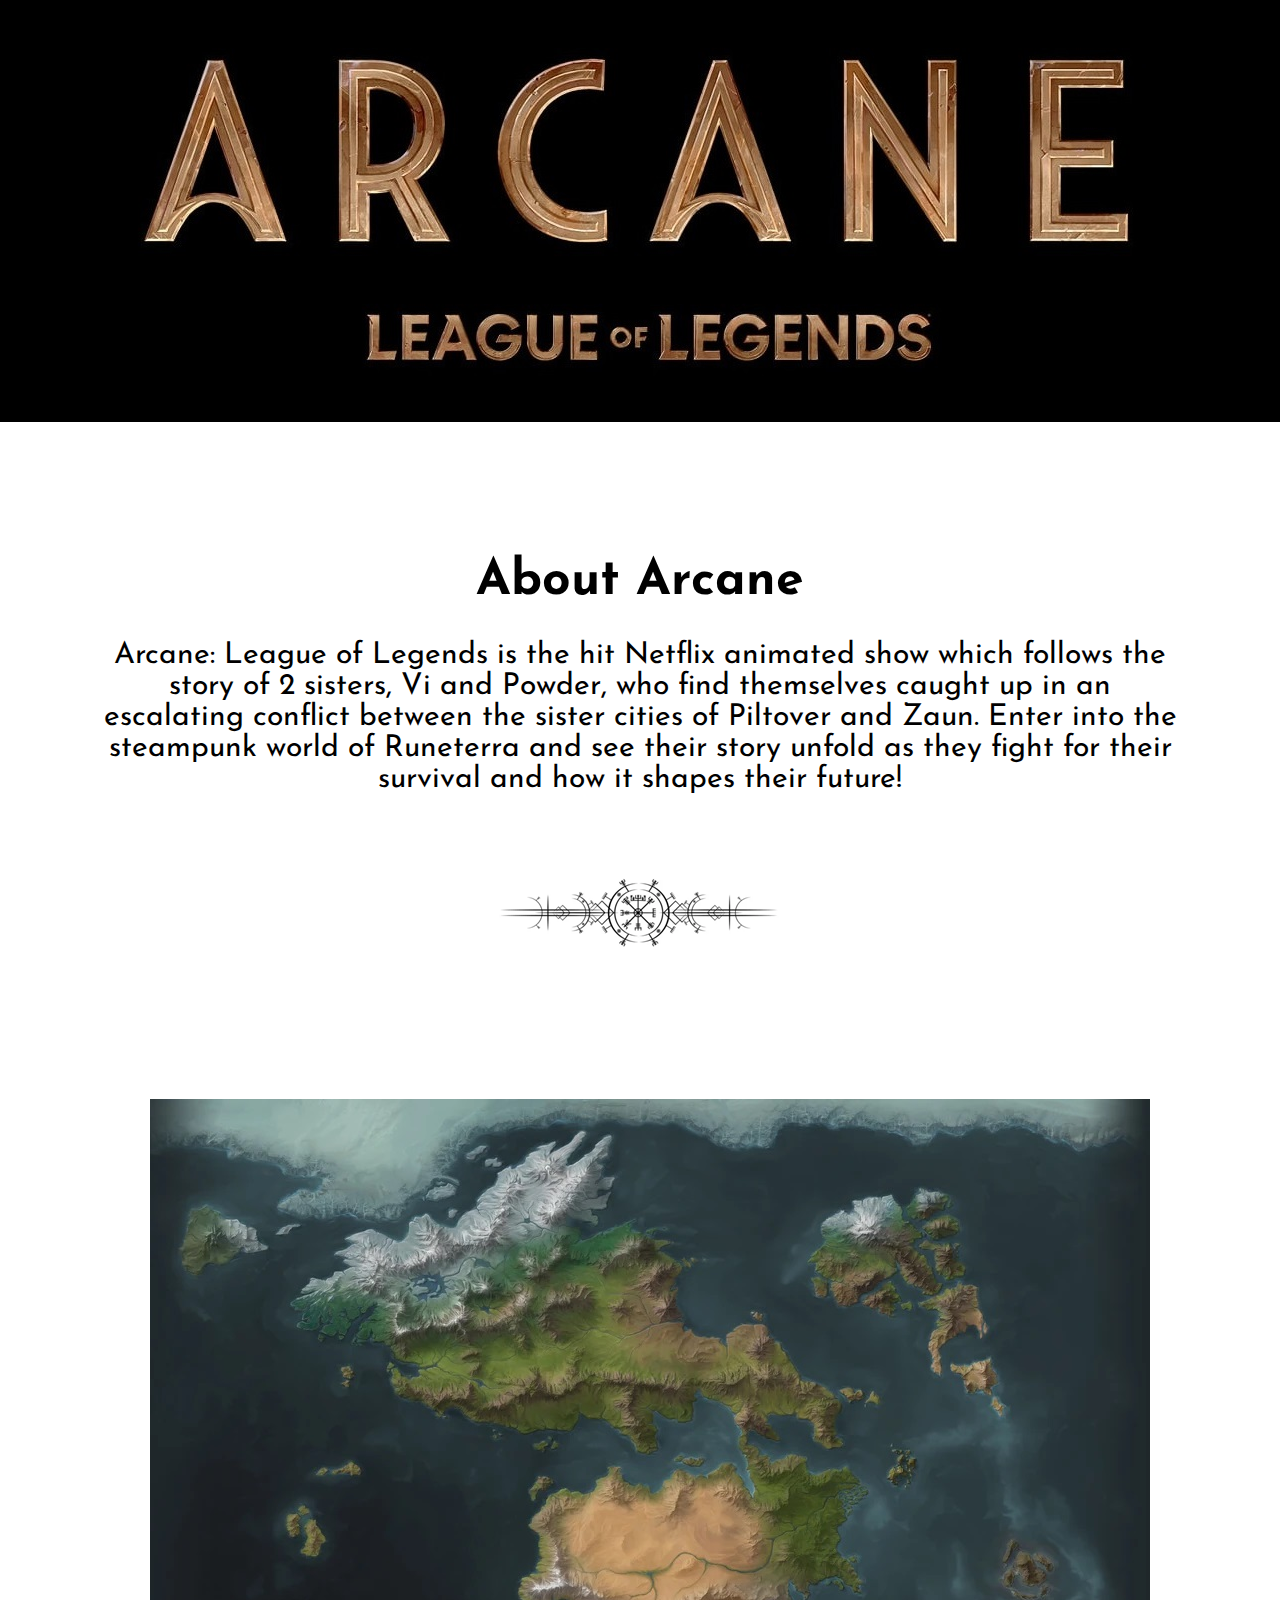
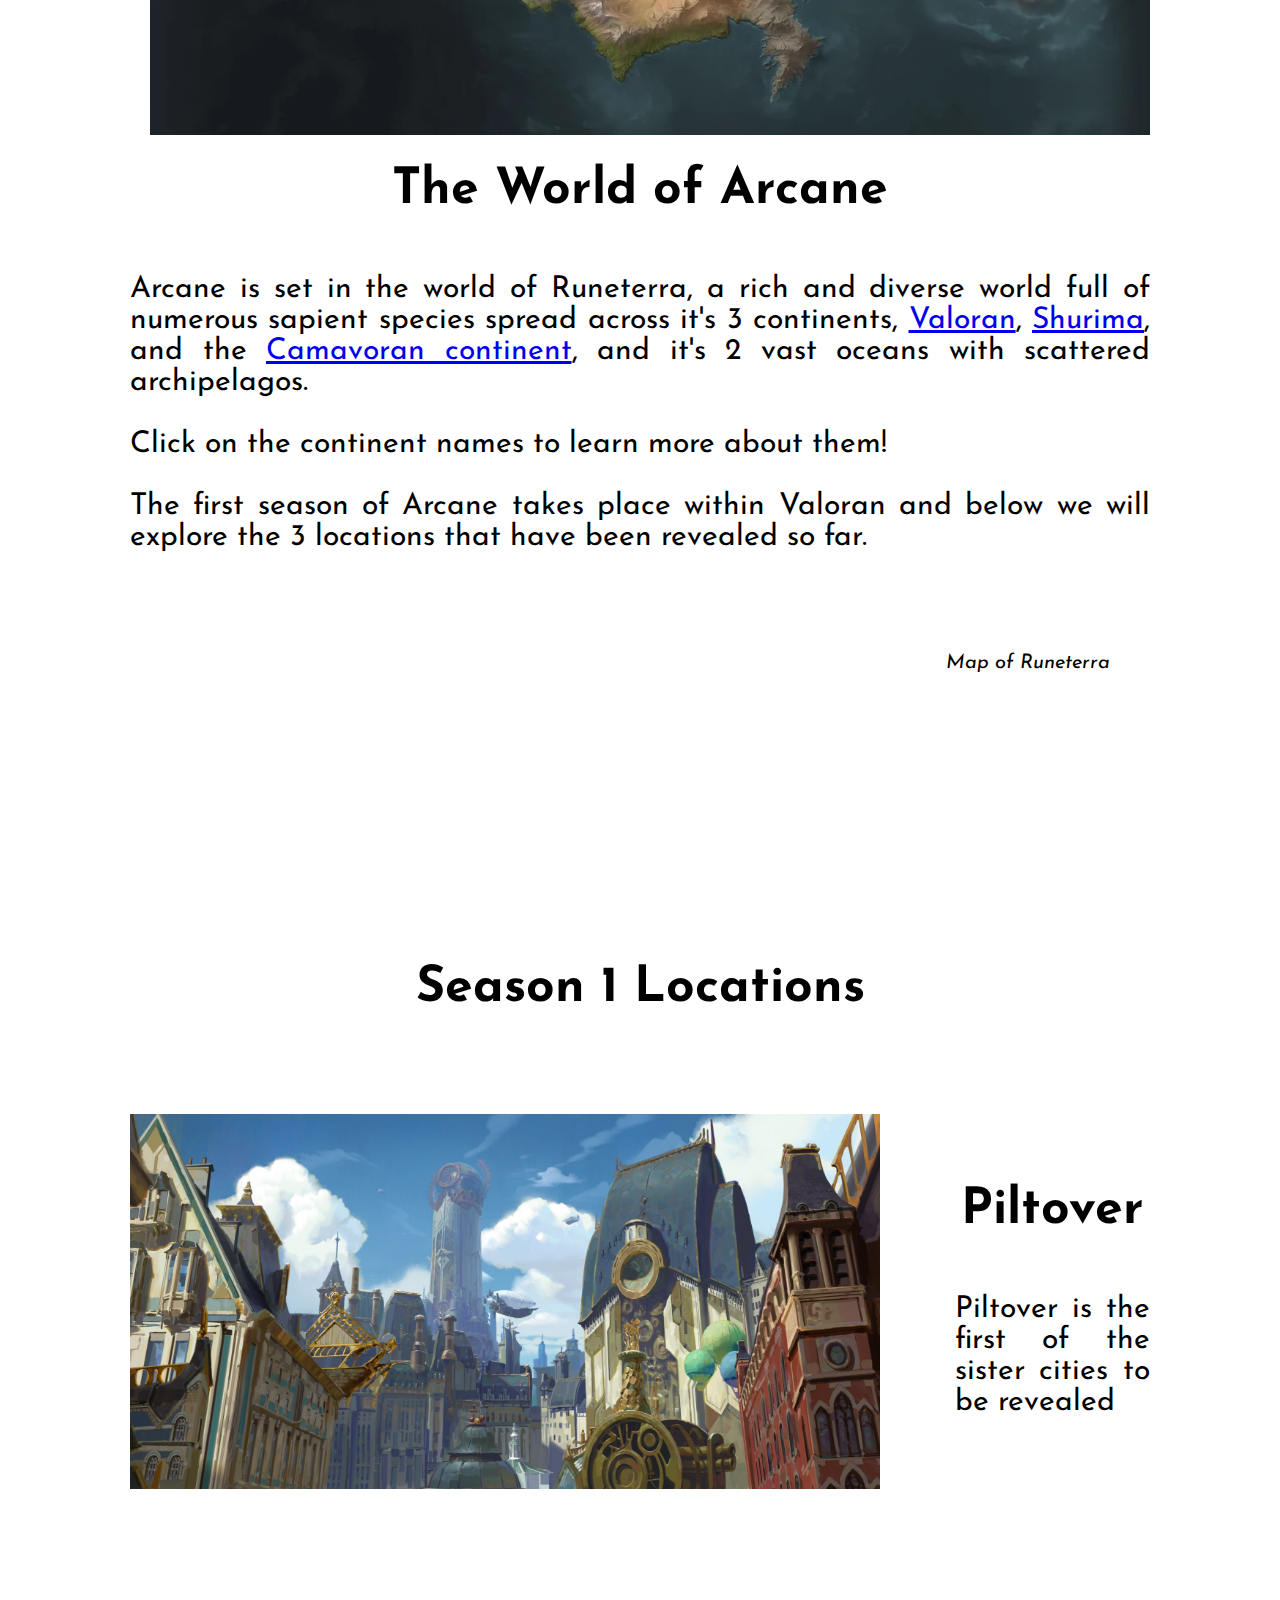
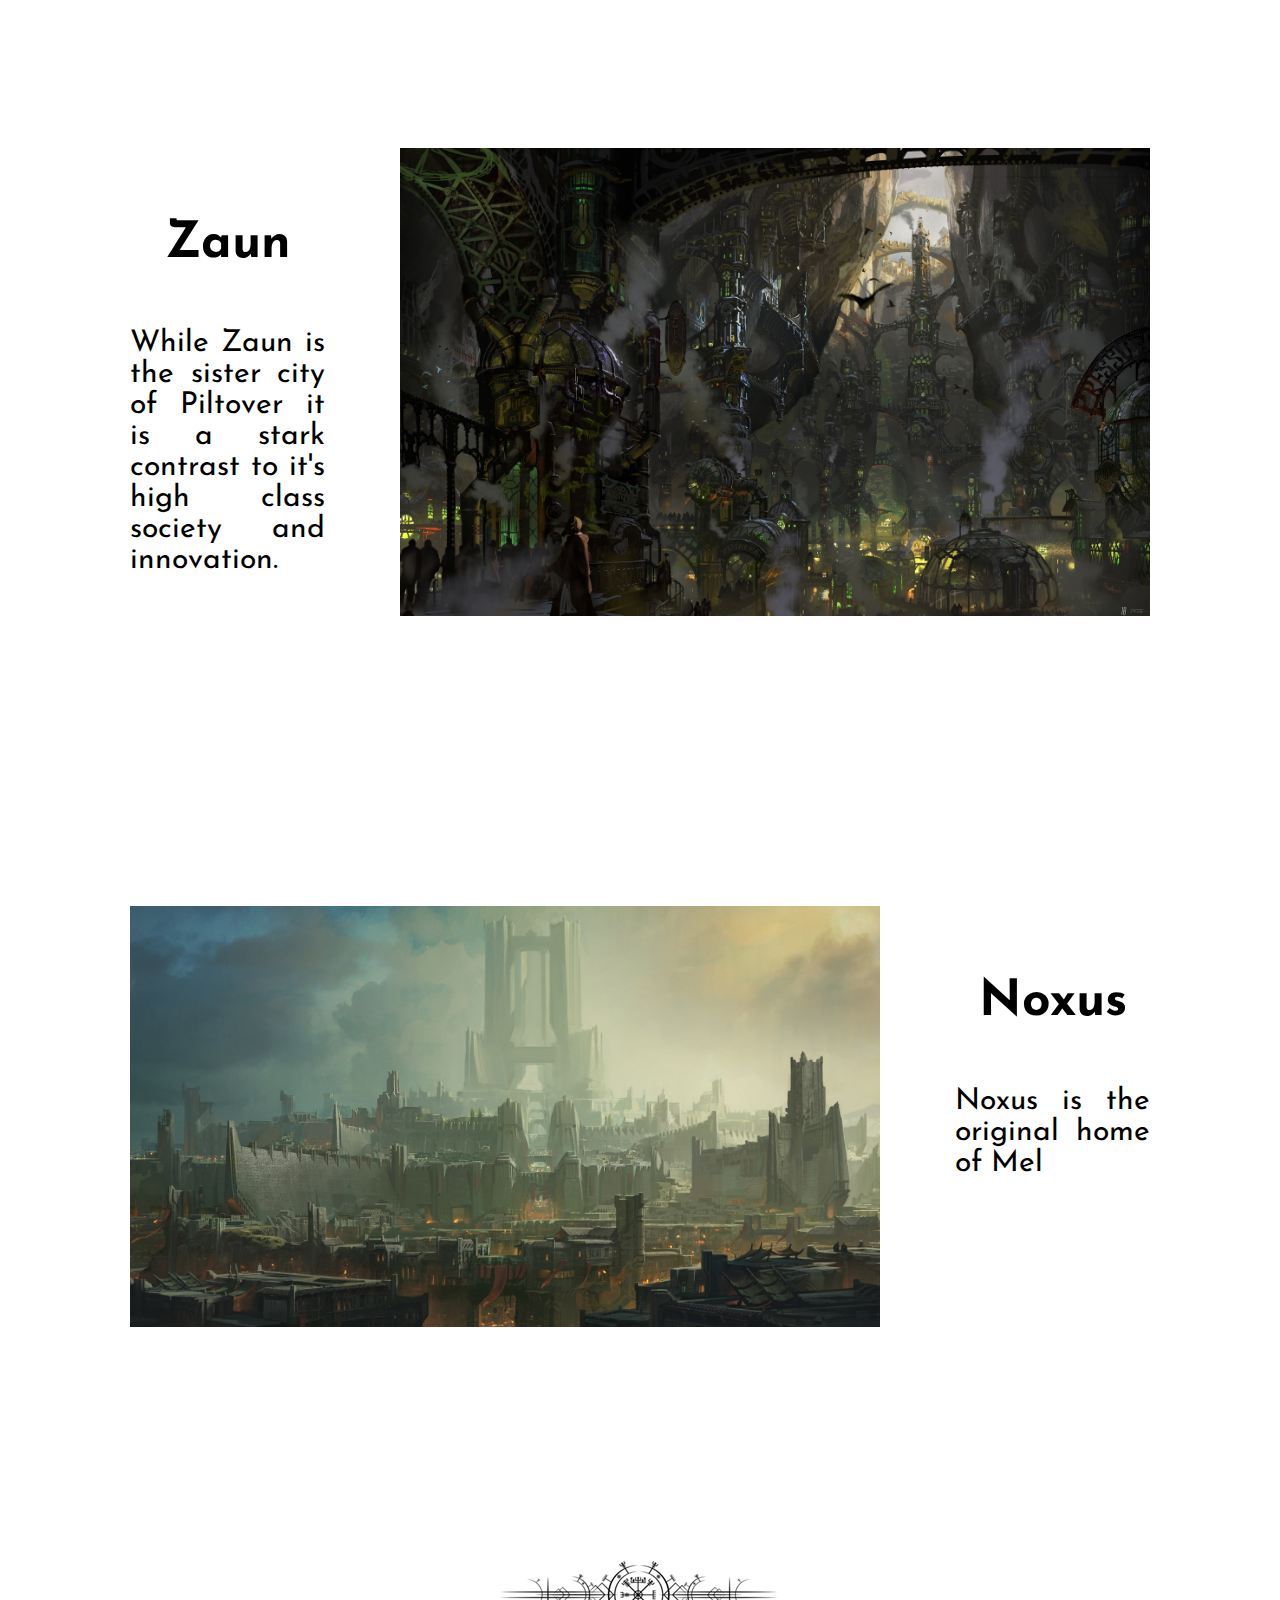
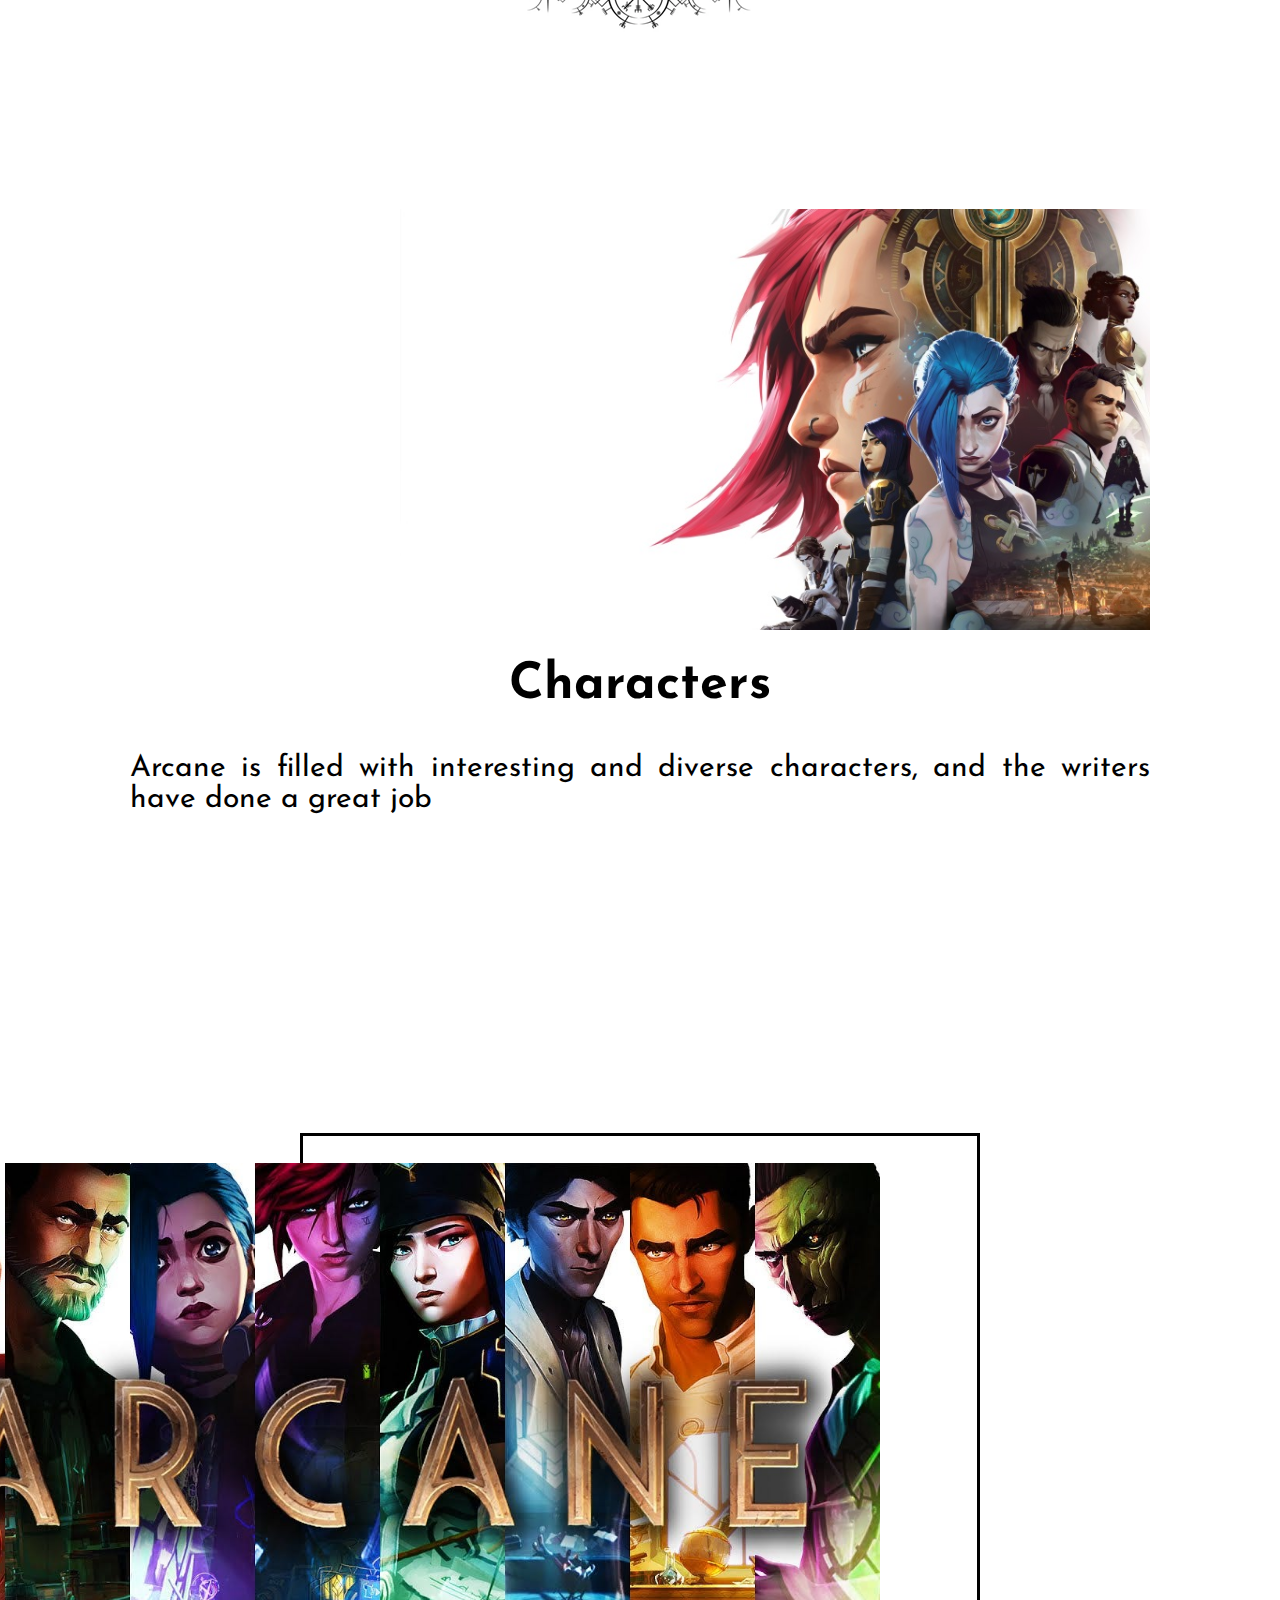
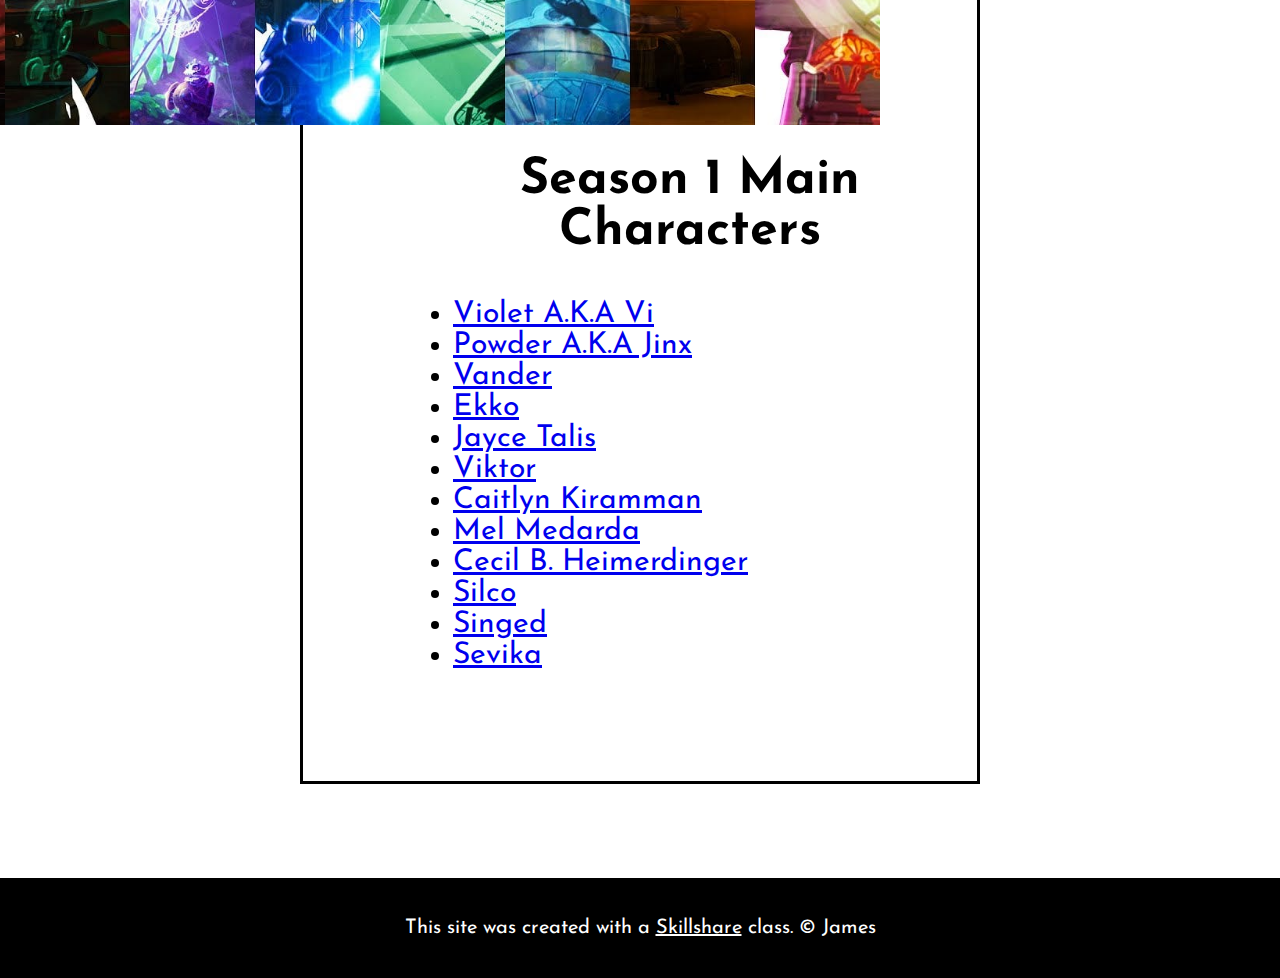
==== commit f763d11c: "changed css location" ====
--- a/index.html
+++ b/index.html
@@ -3,7 +3,7 @@
 <head>
 	<title>Arcane: League of Legends</title>
 	<link rel="icon" href="img/Arcane-icon.jpeg">
-	<link rel="stylesheet" type="text/css" href="css/arcane.css">
+	<link rel="stylesheet" type="text/css" href="arcane.css">
 	<link href="https://fonts.googleapis.com/css2?family=Josefin+Sans:ital,wght@0,100..700;1,100..700&display=swap" rel="stylesheet">
 </head>
 
--- a/arcane.css
+++ b/arcane.css
@@ -0,0 +1,186 @@
+.center-image {
+  display: block;
+  margin-left: auto;
+  margin-right: auto;
+  max-width: 100%;
+}
+
+body{
+	font-family: 'Josefin Sans', sans-serif;
+	margin: 0px;
+}
+
+header{
+	margin: 0px;
+	text-align: center;
+	background-color: black;
+}
+
+.runeterra
+	img {
+		max-width: 1000px;
+		padding: 0 30px 30px 75px;
+		float: right;
+	}
+
+.runeterra {
+	margin-left: 100px;
+	margin-right: 100px;
+	margin-bottom: 300px;
+}
+
+.piltover
+	img {
+		max-width: 750px;
+		padding: 0 75px 30px 30px;
+		float: left;
+	}
+
+.piltover {
+	margin-left: 100px;
+	margin-right: 100px;
+	margin-bottom: 300px;
+}
+
+.zaun
+	img {
+		max-width: 750px;
+		padding: 0 30px 30px 75px;
+		float: right;
+	}
+
+.zaun {
+	margin-left: 100px;
+	margin-right: 100px;
+	margin-bottom: 300px;
+}
+
+.noxus
+	img {
+		max-width: 750px;
+		padding: 0 75px 30px 30px;
+		float: left;
+	}
+
+.noxus {
+	margin-left: 100px;
+	margin-right: 100px;
+	margin-bottom: 300px;
+}
+
+	.characters
+	img {
+		max-width: 750px;
+		padding: 0 30px 30px 75px;
+		float: right;
+	}
+
+.characters {
+	margin-left: 100px;
+	margin-right: 100px;
+}
+
+	.main 
+	img {
+		max-width: 1000px;
+		padding: 30px 100px 30px 100px;
+		float: right;
+	}
+
+	.main {
+		padding: 0 0 30px 0;
+		margin-left: 300px;
+		margin-right: 300px;
+	}
+
+.about-text-box {
+	padding: 100px;
+	text-align: center;
+}
+
+.about-text-box h1 {
+	text-align: center;
+	font-size: 50px;
+
+}
+
+.about-text-box p1 {
+	text-align: center;
+	font-size: 30px;
+
+}
+
+.text-box {
+	text-align: justify;
+	padding: 30px;
+}
+
+.text-box h1 {
+	text-align: center;
+	font-size: 50px;
+
+}
+
+.text-box h2 {
+	text-align: center;
+	font-size: 50px;
+}
+
+.text-box p1 {
+	text-align: justify;
+	font-size: 30px;
+}
+
+.text-box p2 {
+	text-align: center;
+	font-size: 30px;
+}
+
+.link-list {
+	padding: 0 0 80px 100px;
+	border: solid;
+	text-align: center;
+}
+
+.link-list h2 {
+	text-align: center;
+	font-size: 50px;
+}
+
+.link-list ul {
+	text-align: left;
+	font-size: 30px;
+	padding: 0 50px;
+}
+
+.caption {
+	padding: 20px 40px;
+	float: right;
+	font-size: 20px;
+	font-style: italic;
+}
+
+.sectiontitle {
+	margin-bottom: 100px;
+	font-size: 50px;
+	text-align: center;
+
+}
+
+a:hover {
+	opacity: .5;
+	background-color: transparent;
+}
+
+footer{
+	margin: 0px;
+	padding: 40px 0;
+	text-align: center;
+	font-size: 20px;
+	background-color: black;
+	color: white;
+}
+
+footer a {
+	color: white;
+}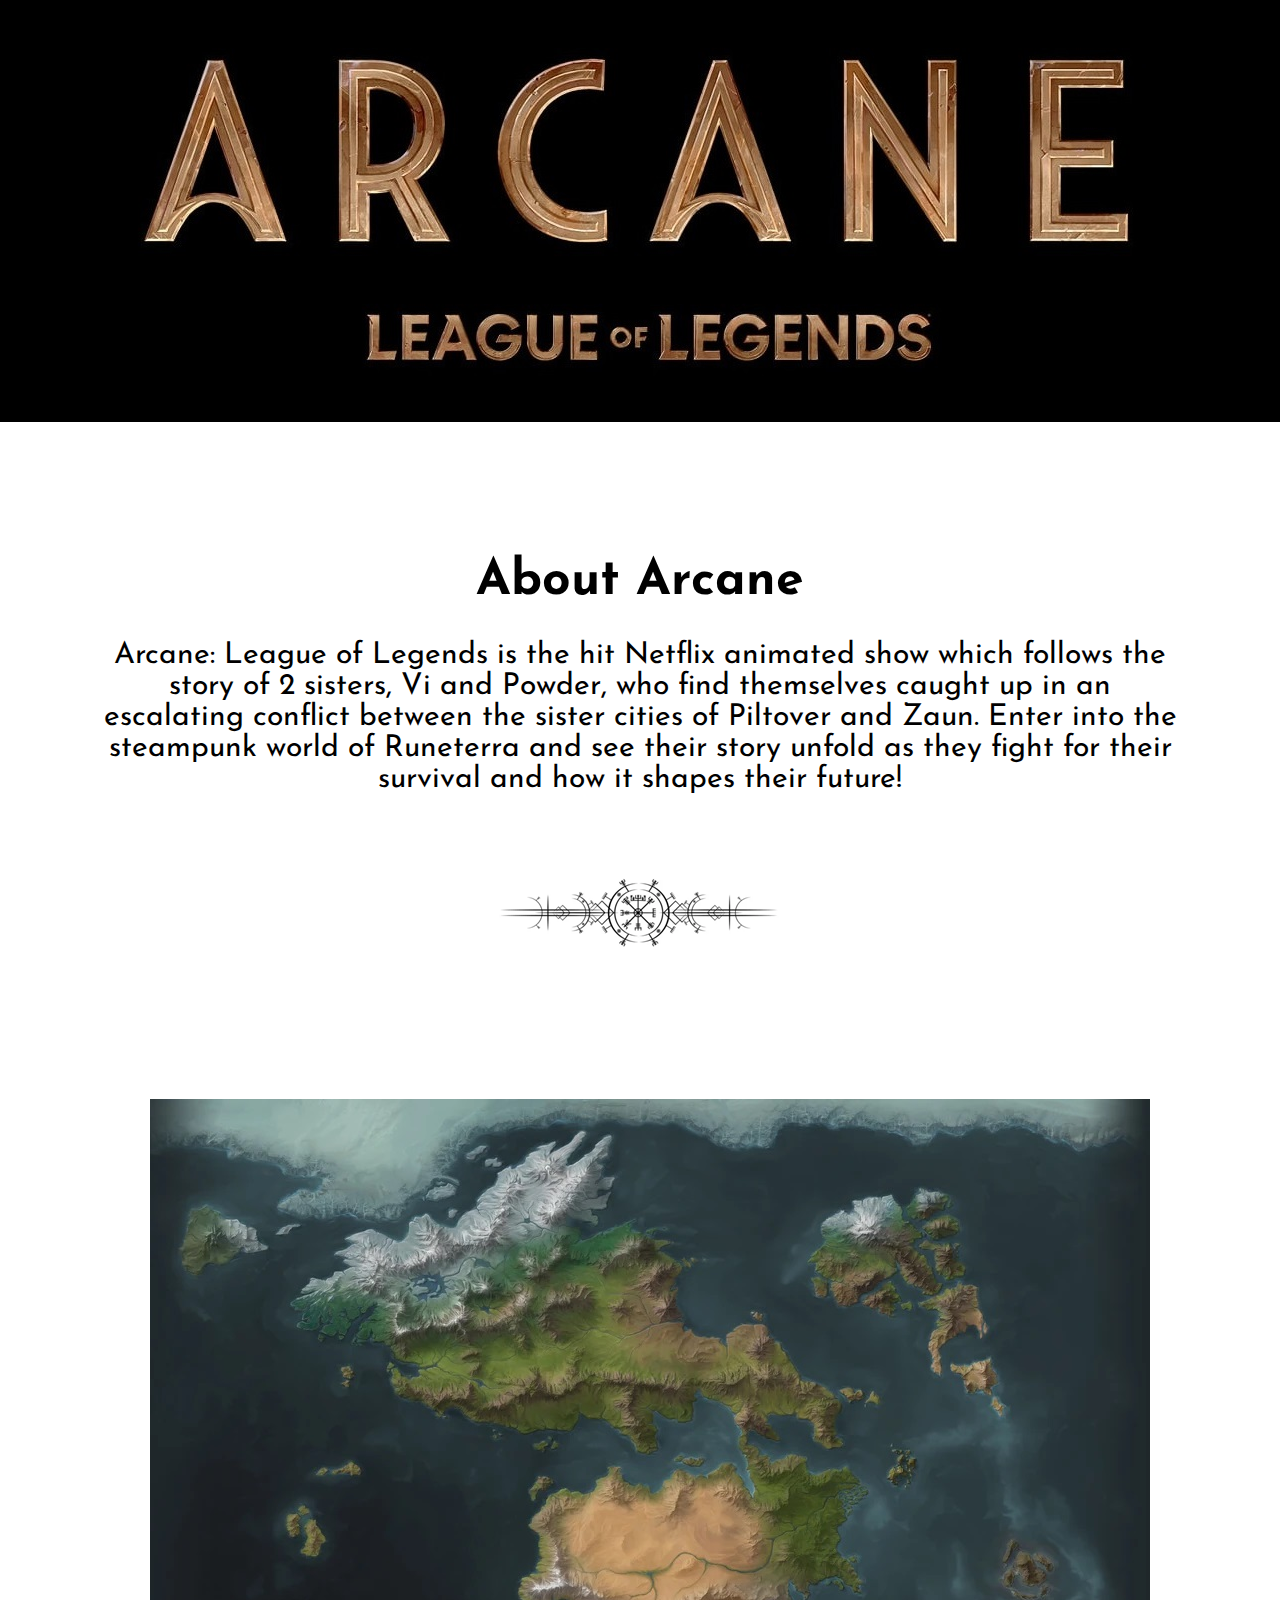
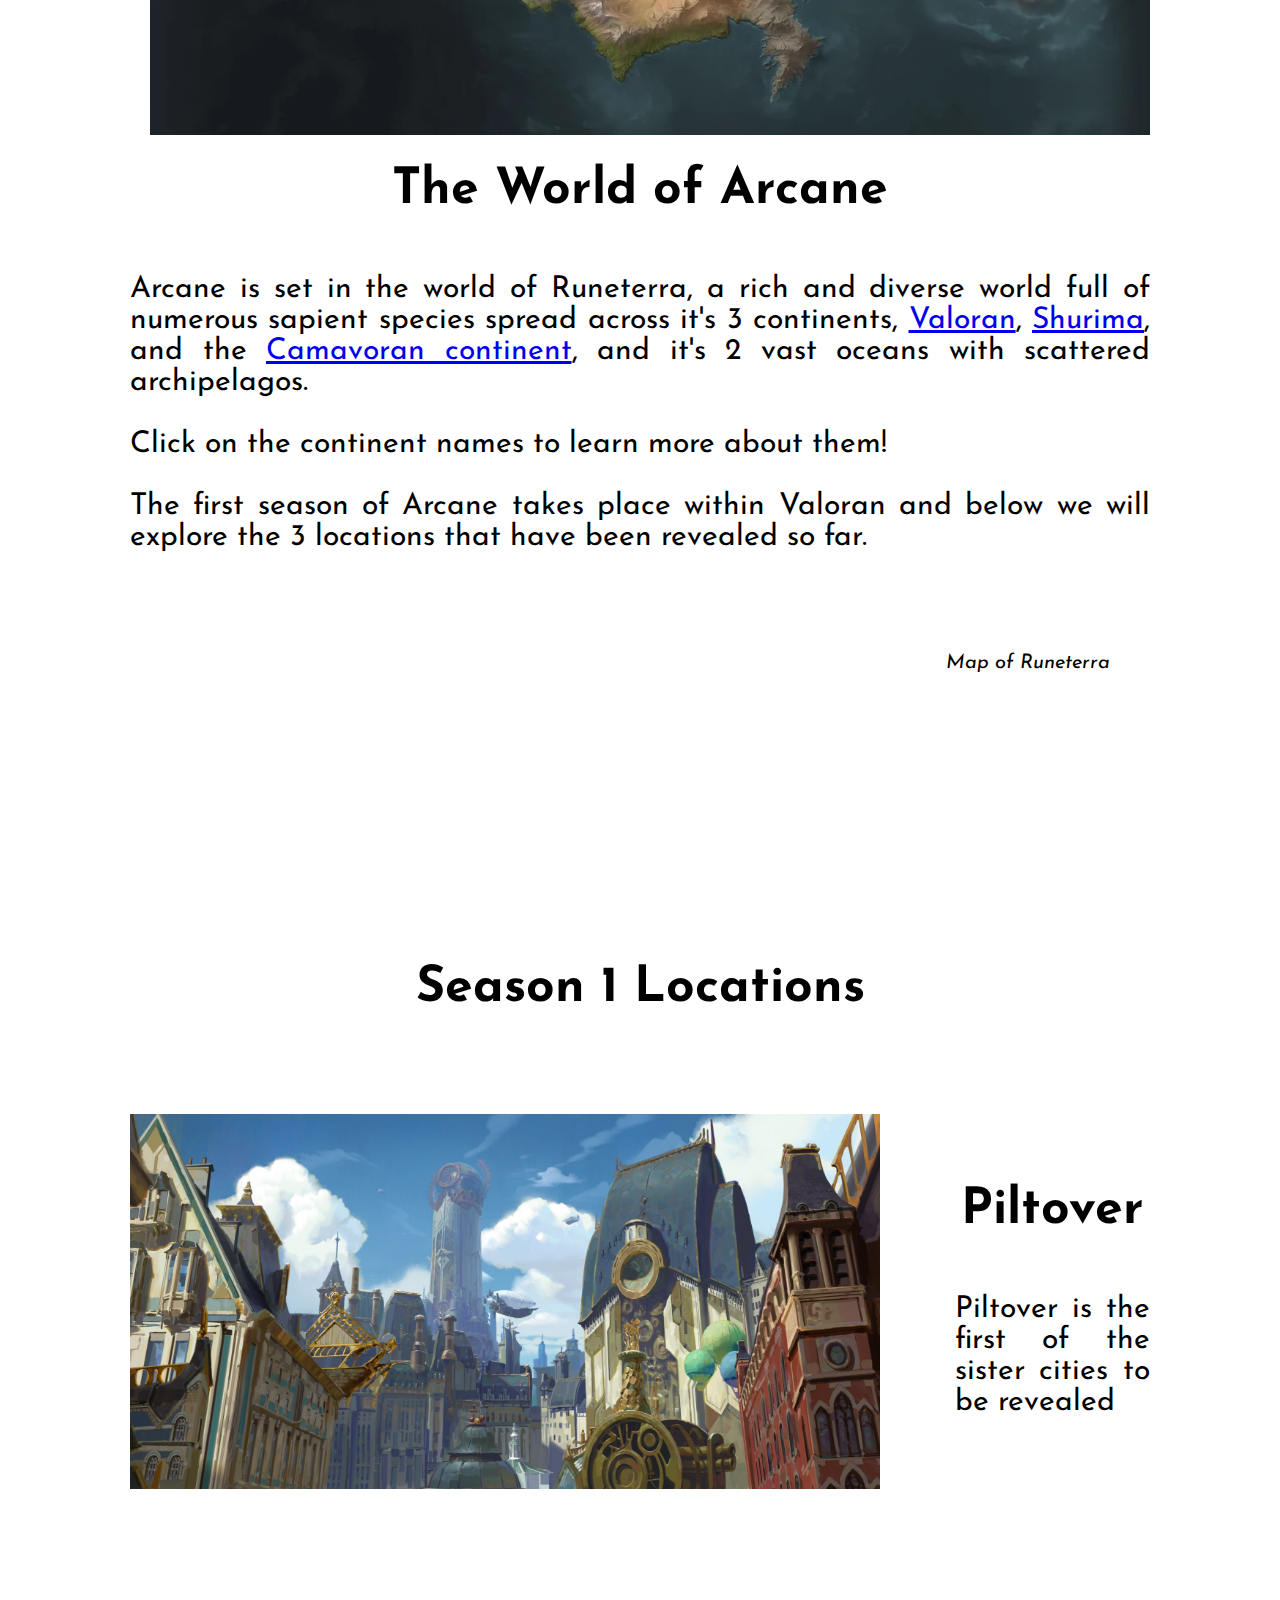
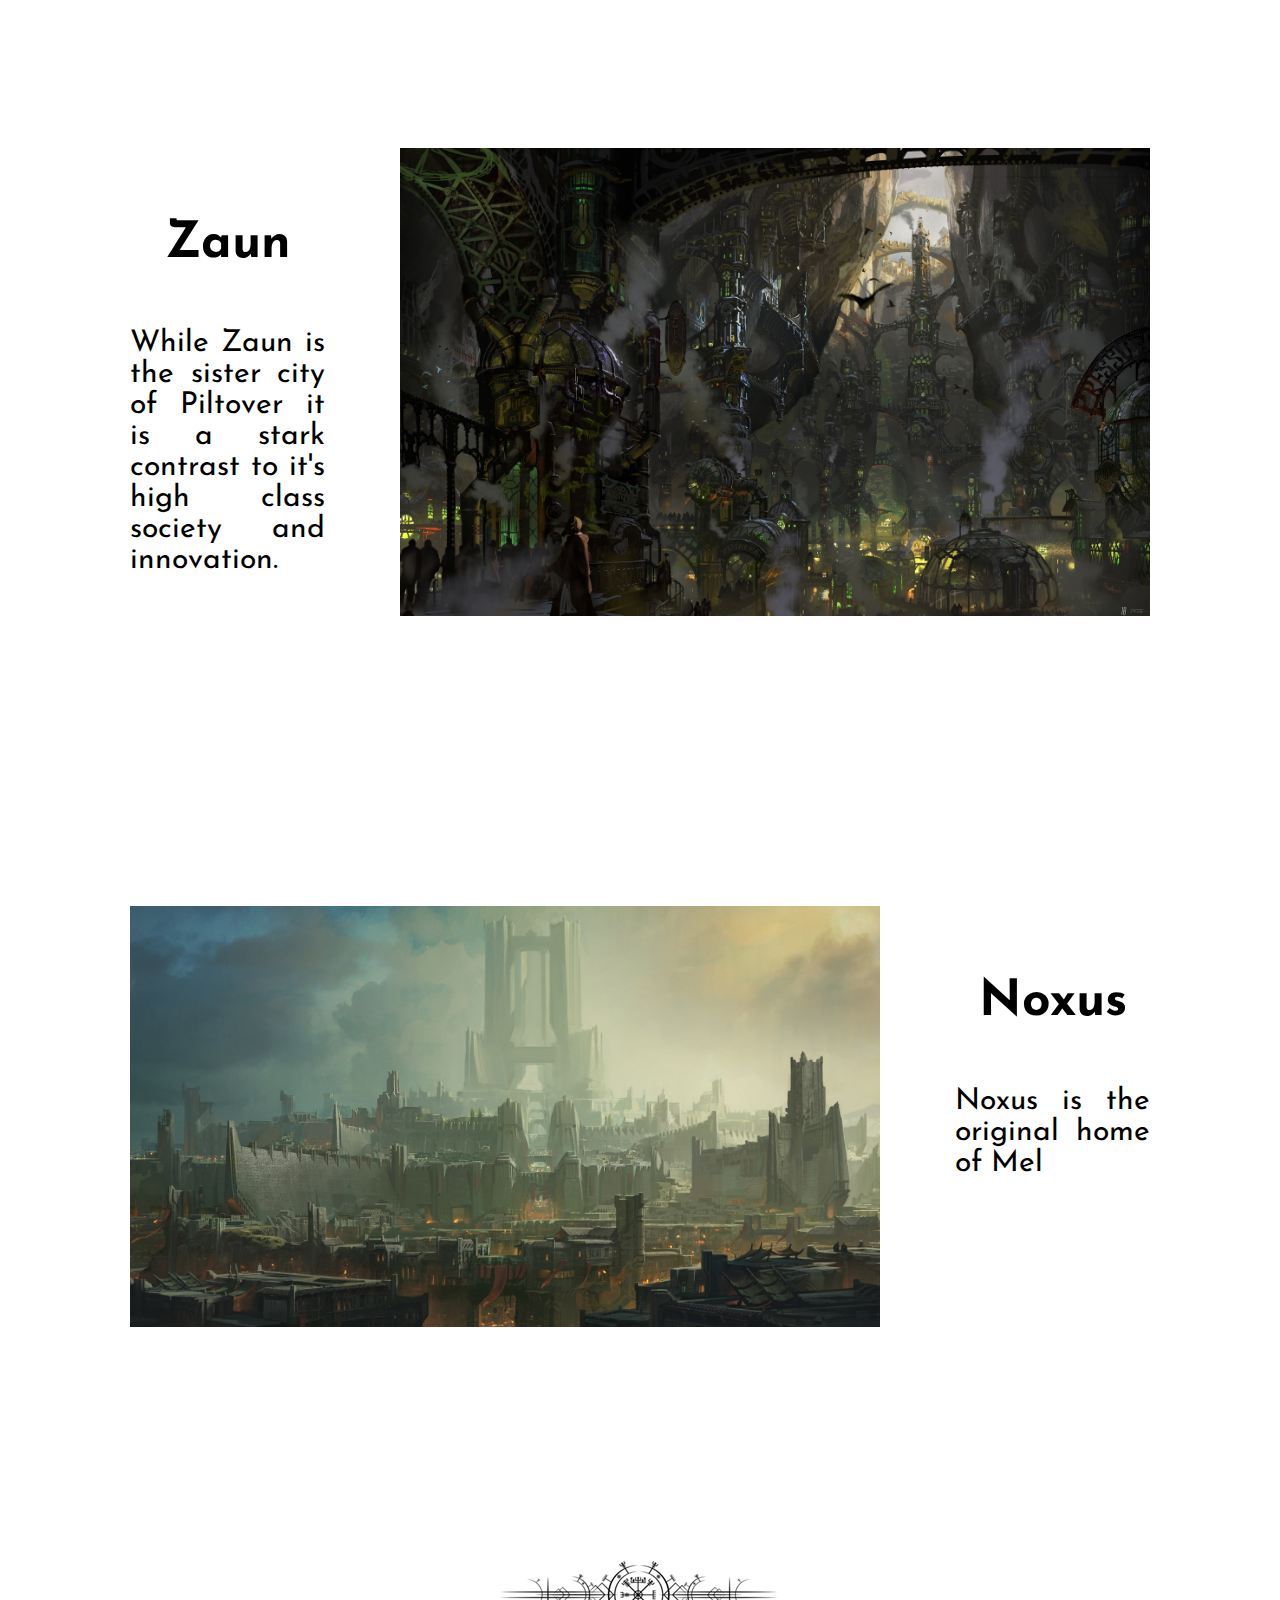
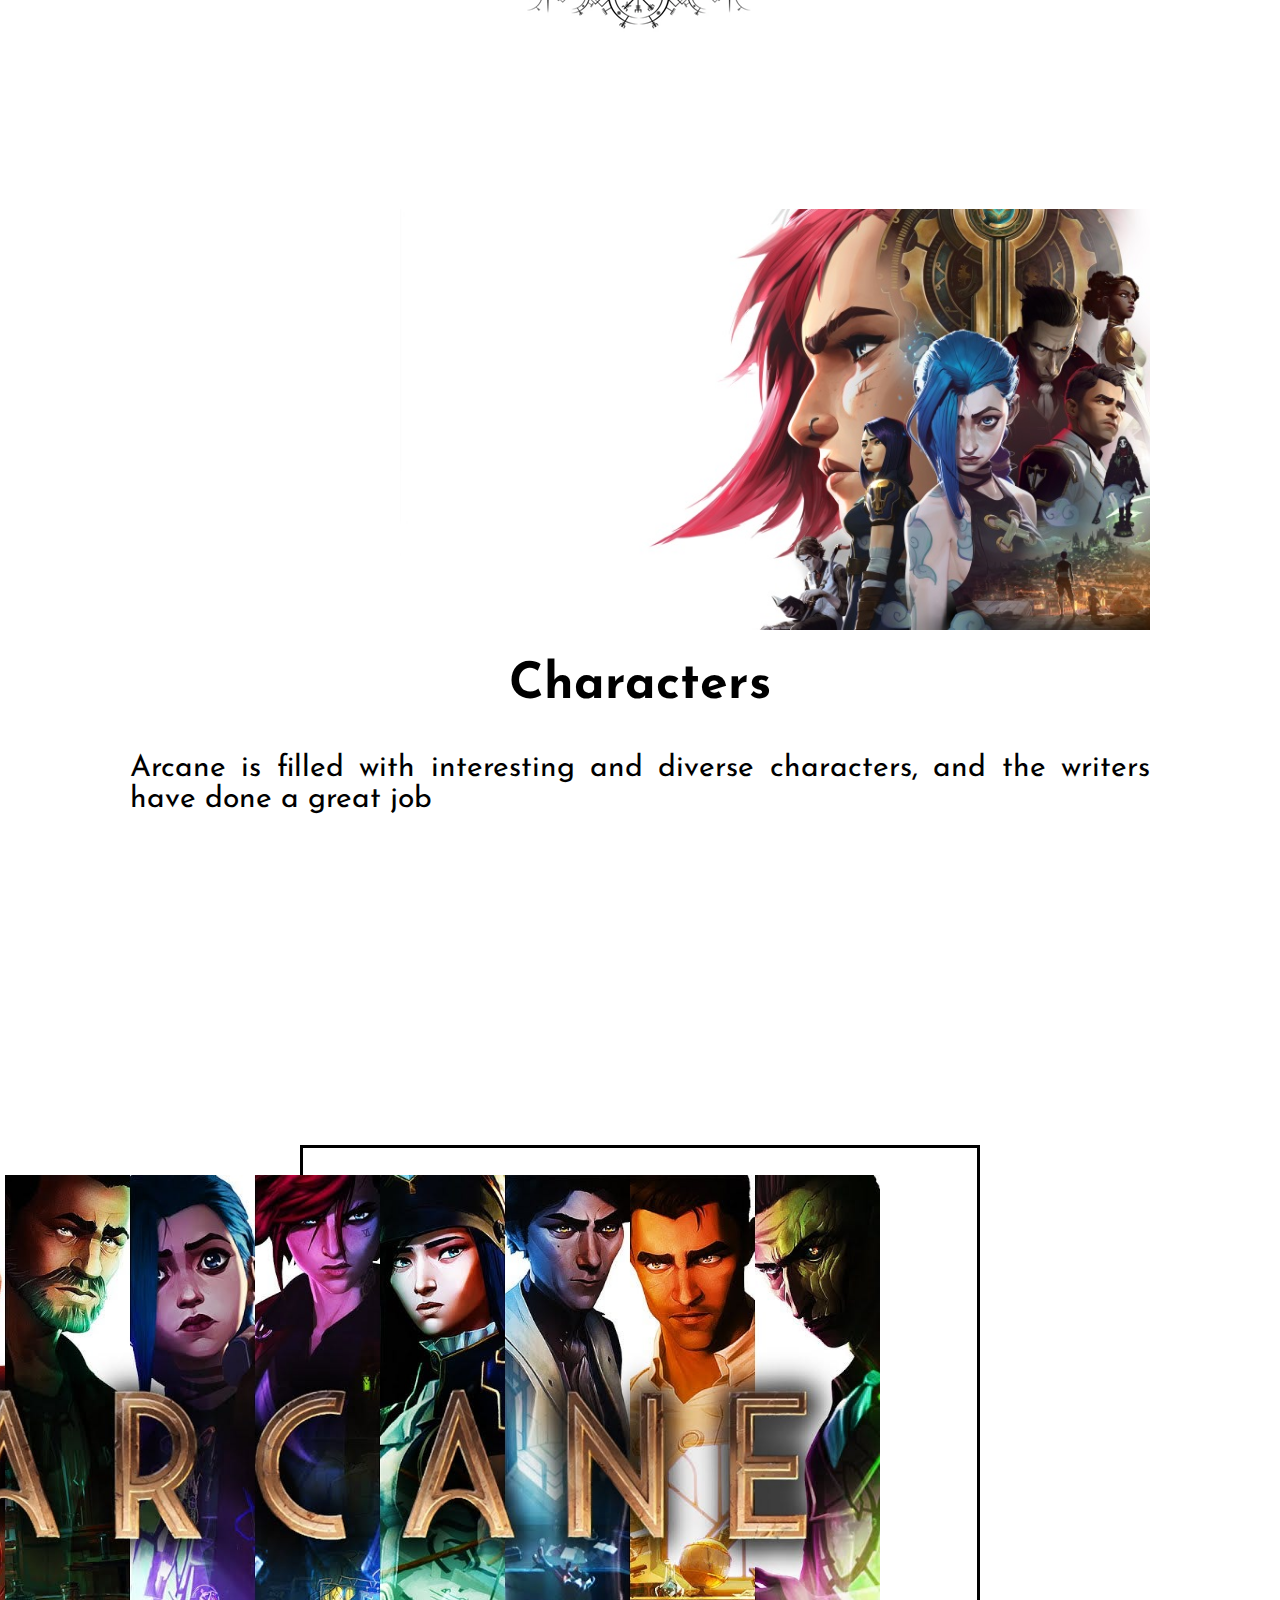
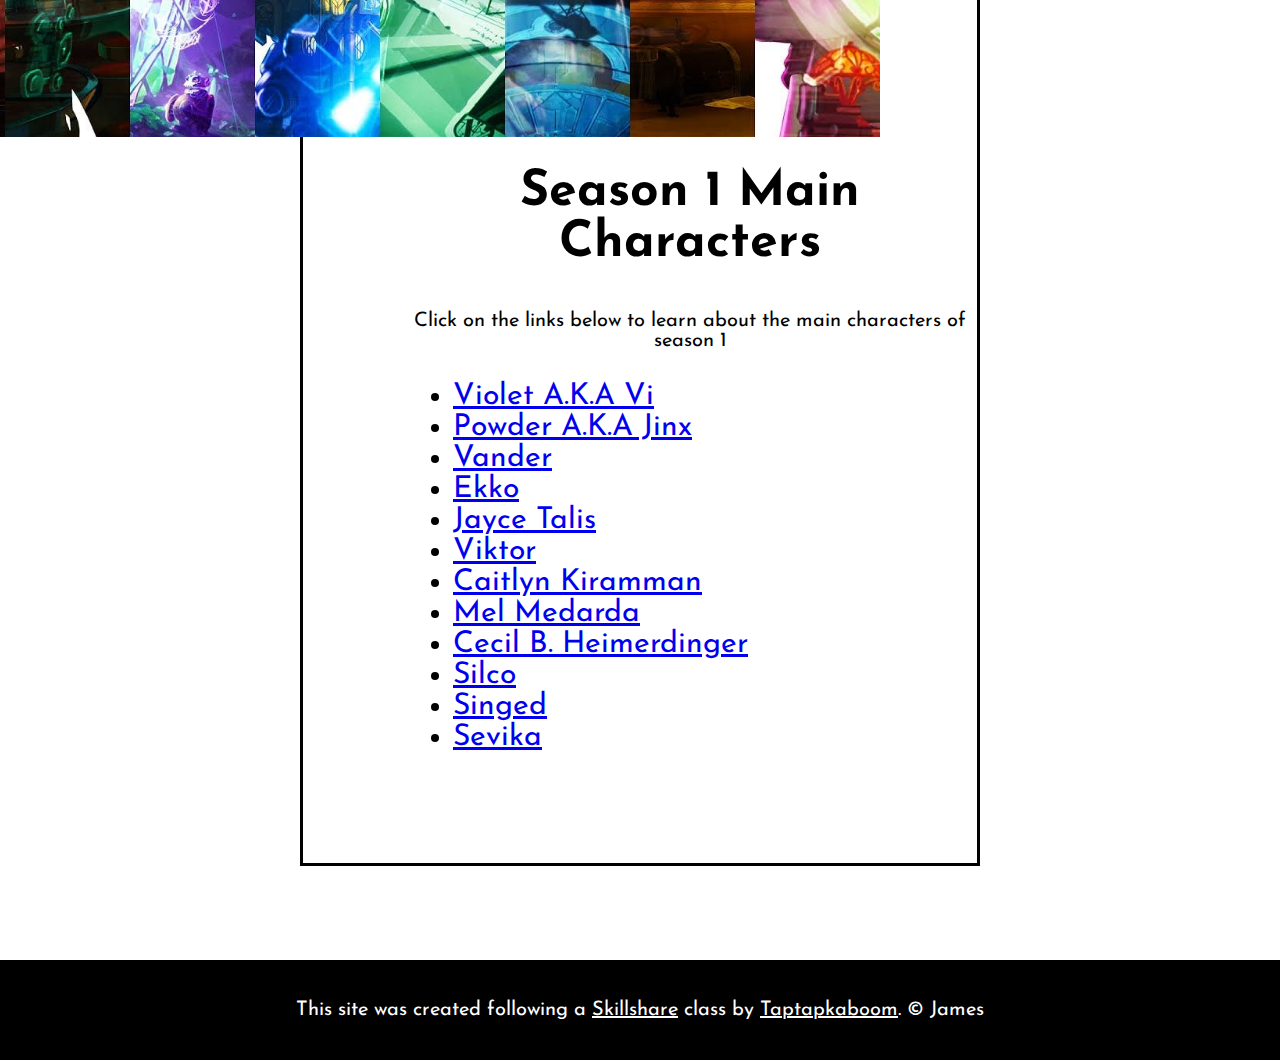
==== commit 16a8a275: "Updated more text and the footer" ====
--- a/index.html
+++ b/index.html
@@ -90,28 +90,12 @@
 			<p2>Arcane is filled with interesting and diverse characters, and the writers have done a great job</p2>
 			</div>
 		</div>
-	<br>
-	<br>
-	<br>
-	<br>
-	<br>
-	<br>
-	<br>
-	<br>
-	<br>
-	<br>
-	<br>
-	<br>
-	<br>
-	<br>
-	<br>
-	<br>
-	<br>
-	<br>
+
 		<div class="main">
 			<img src="img/characters.jpeg">
 			<div class="link-list">
 			<h2>Season 1 Main Characters</h2>
+			<p2>Click on the links below to learn about the main characters of season 1</p2>
 			<ul>
 				<li><a href="https://leagueoflegends.fandom.com/wiki/Vi/Arcane" target="_blank" title="Vi Wiki">Violet A.K.A Vi</a></li>
 				<li><a href="https://leagueoflegends.fandom.com/wiki/Jinx/Arcane" target="_blank" title="Jinx Wiki">Powder A.K.A Jinx</a></li>
@@ -136,7 +120,7 @@
 
 	<!-- Footer Element -->
 	<footer>
-		<p1>This site was created with a <a href="https://www.skillshare.com/en/home" target="_blank" title="Skillshare Homepage">Skillshare</a> class.  &copy; James</p1>
+		<p1>This site was created following a <a href="https://www.skillshare.com/en/classes/hand-code-your-first-website-html-css-basics/1575146775/projects?via=search-layout-grid" target="_blank" title="Skillshare Homepage">Skillshare</a> class by <a href="https://www.taptapkaboom.com/" target="_blank" title="Taptapkaboom Homepage">Taptapkaboom</a>.  &copy; James</p1>
 	</footer>
 
 </body>
--- a/arcane.css
+++ b/arcane.css
@@ -78,6 +78,7 @@
 .characters {
 	margin-left: 100px;
 	margin-right: 100px;
+	margin-bottom: 300px;
 }
 
 	.main 
@@ -91,6 +92,10 @@
 		padding: 0 0 30px 0;
 		margin-left: 300px;
 		margin-right: 300px;
+	}
+
+	.main p2 {
+		font-size: 20px;
 	}
 
 .about-text-box {
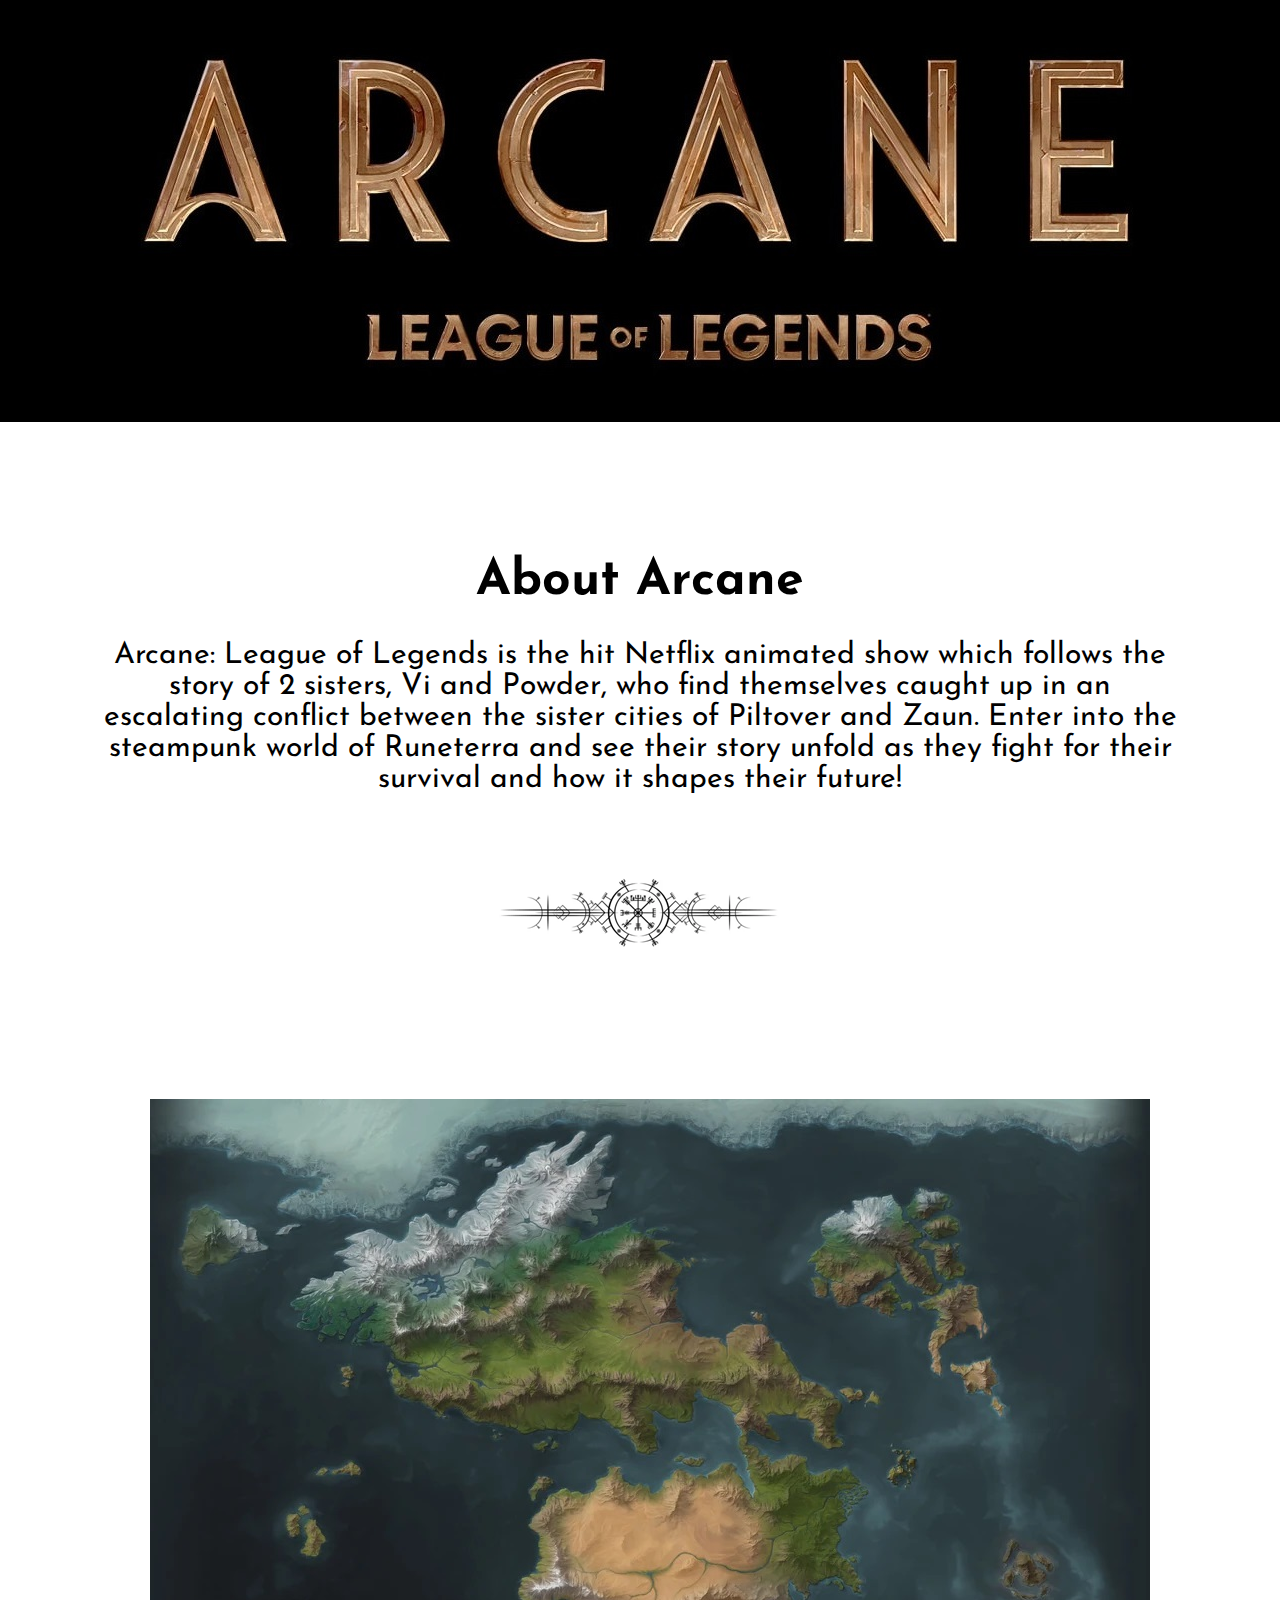
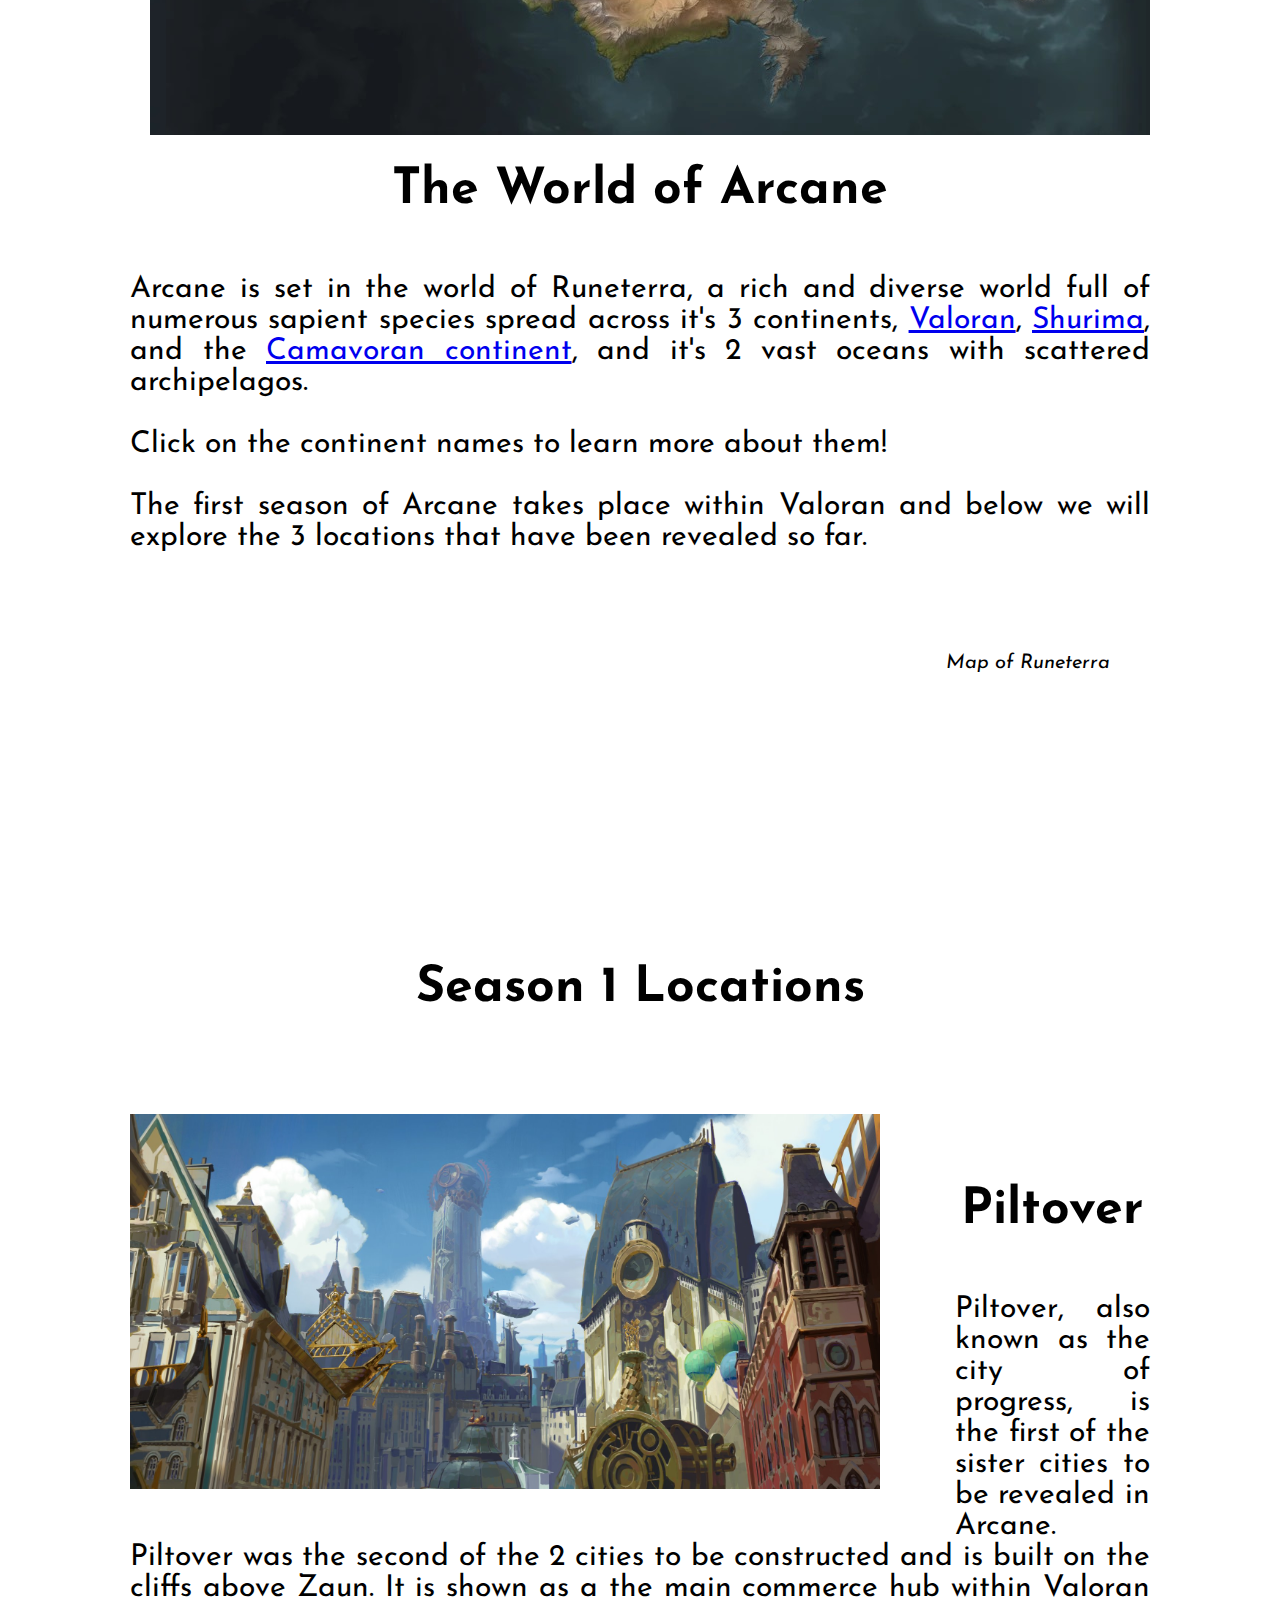
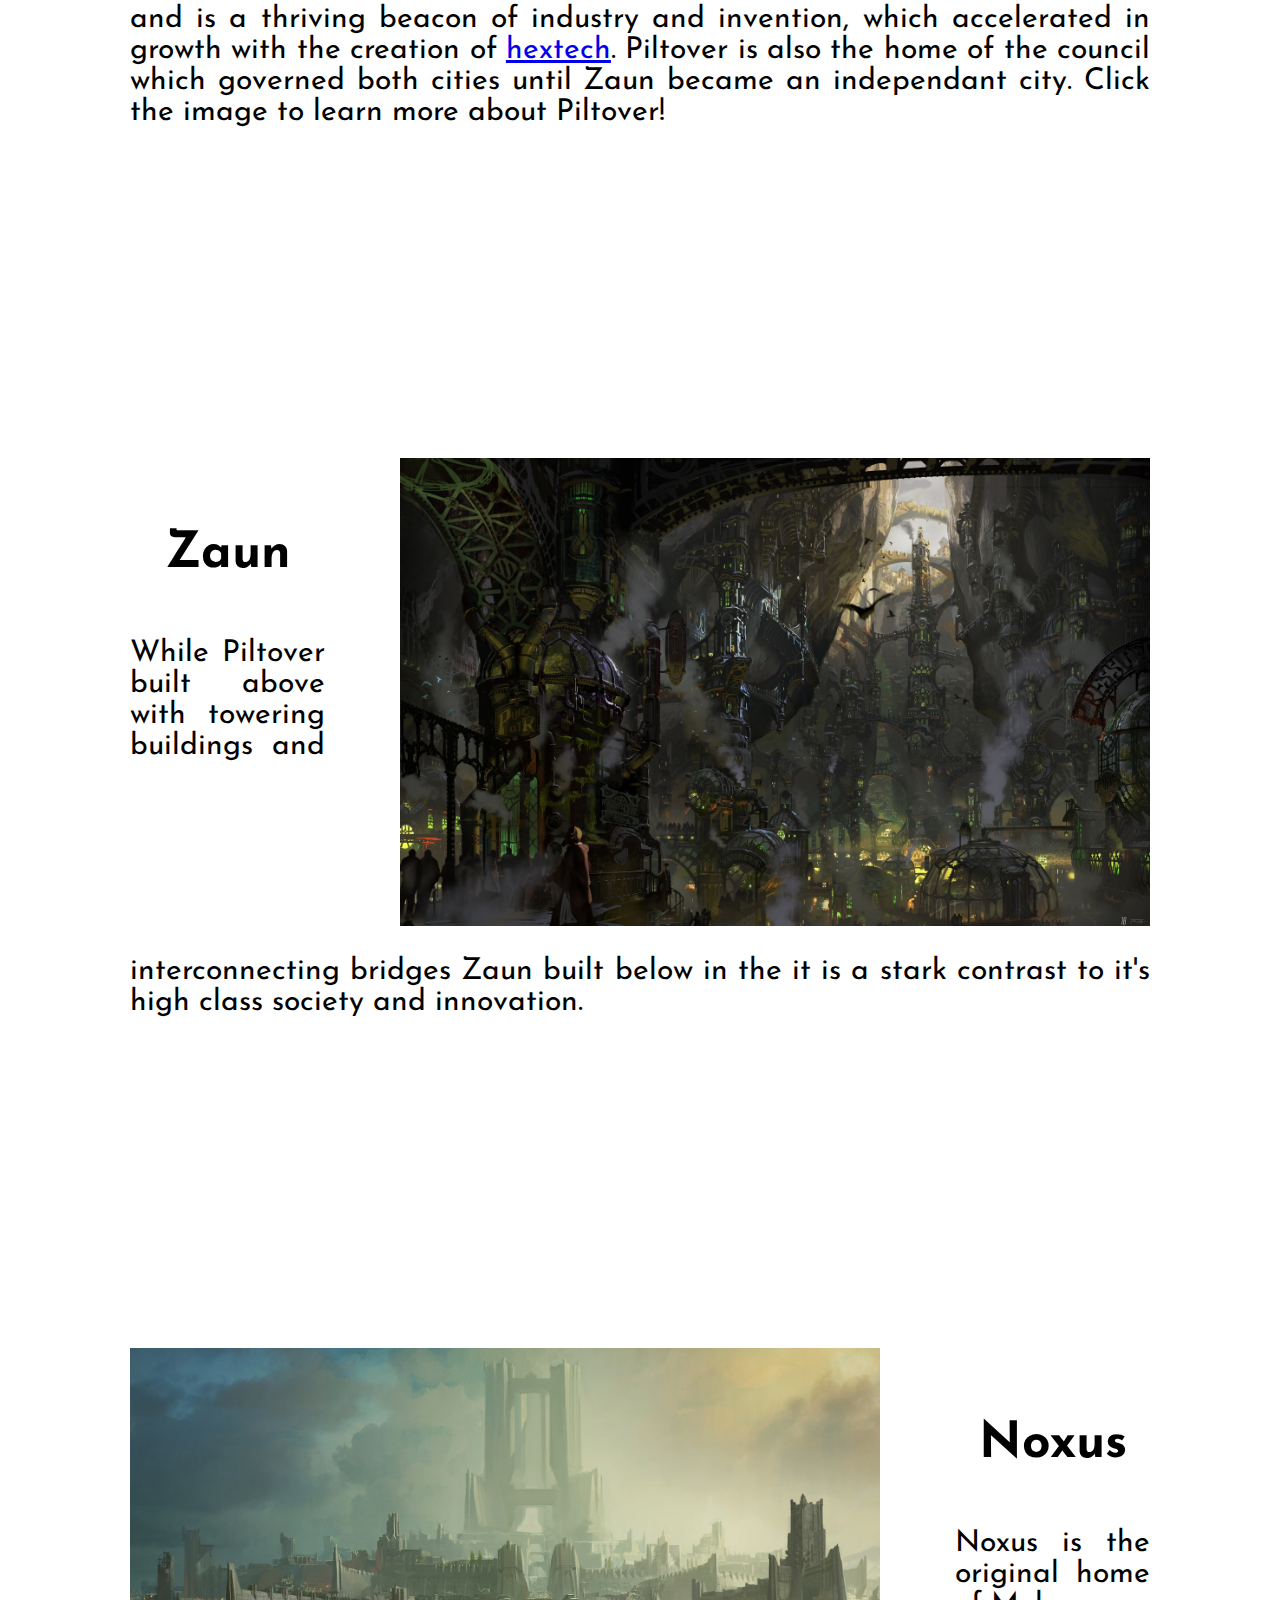
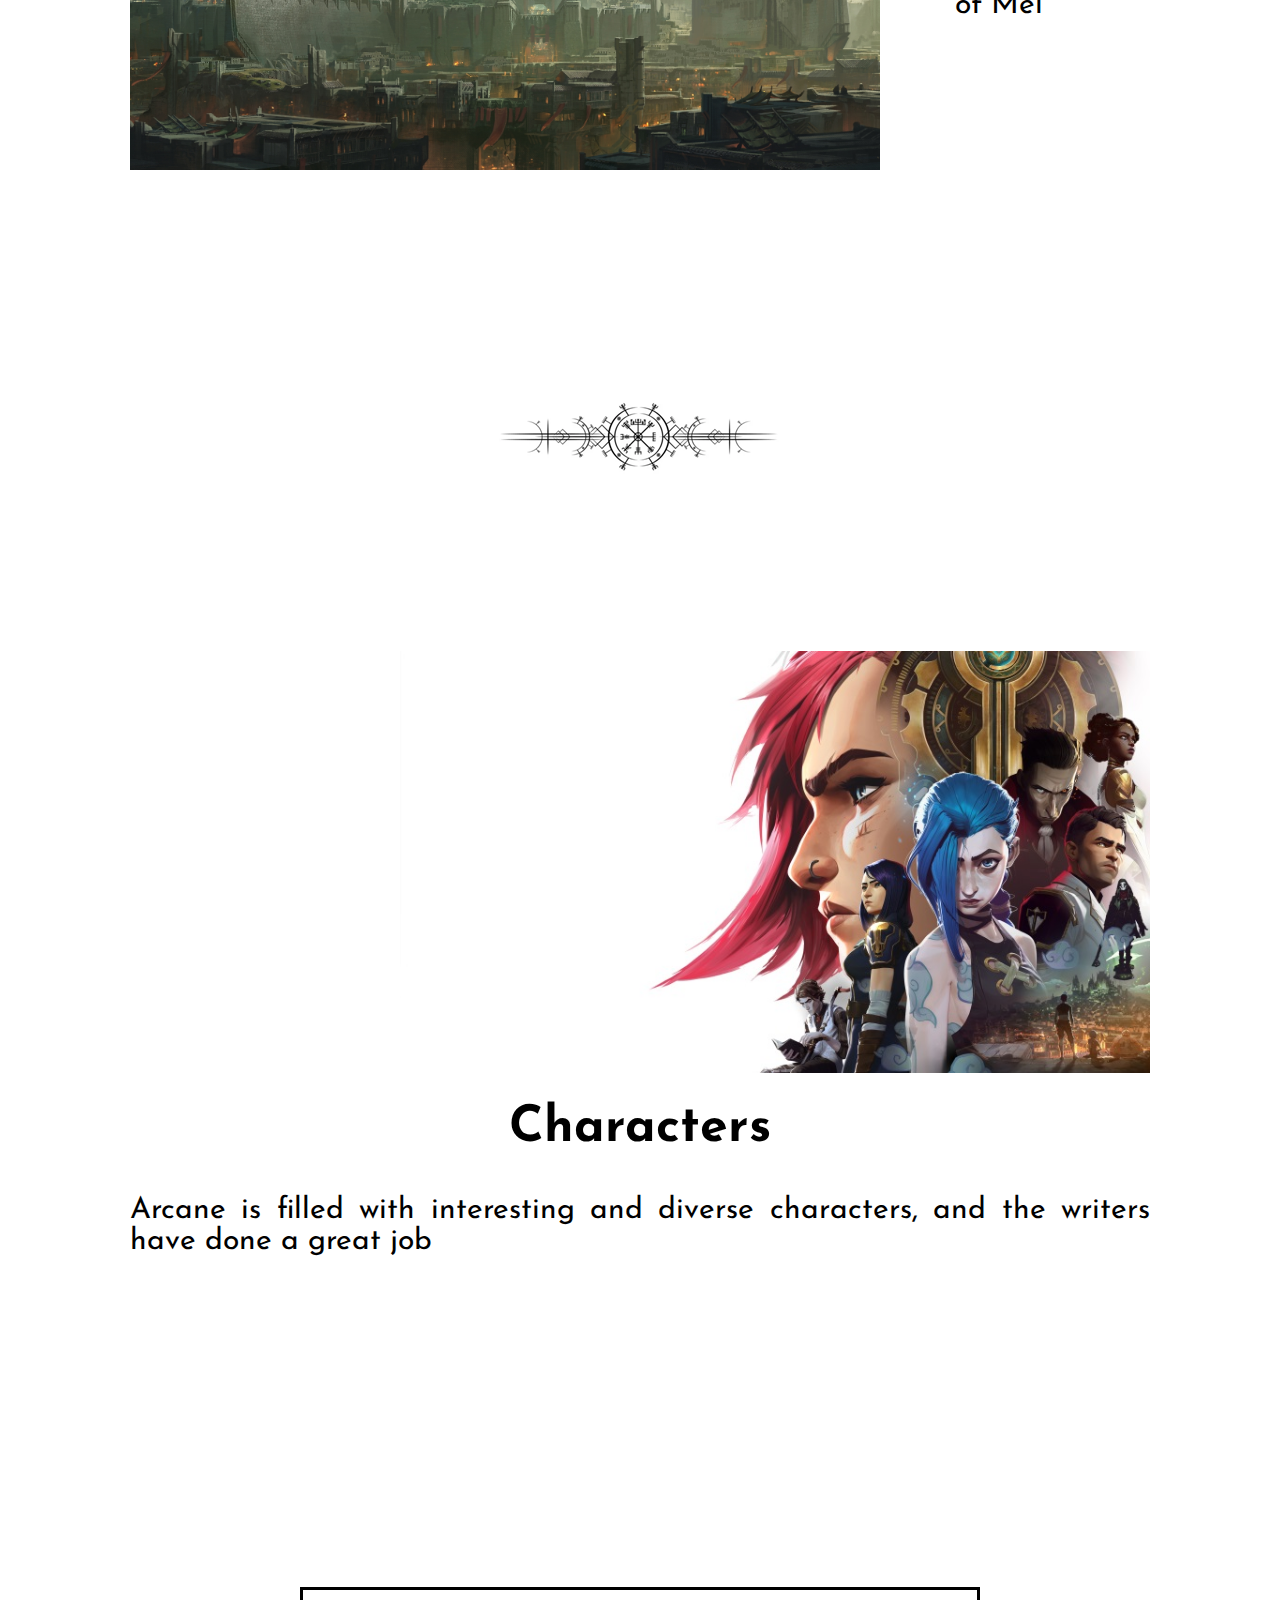
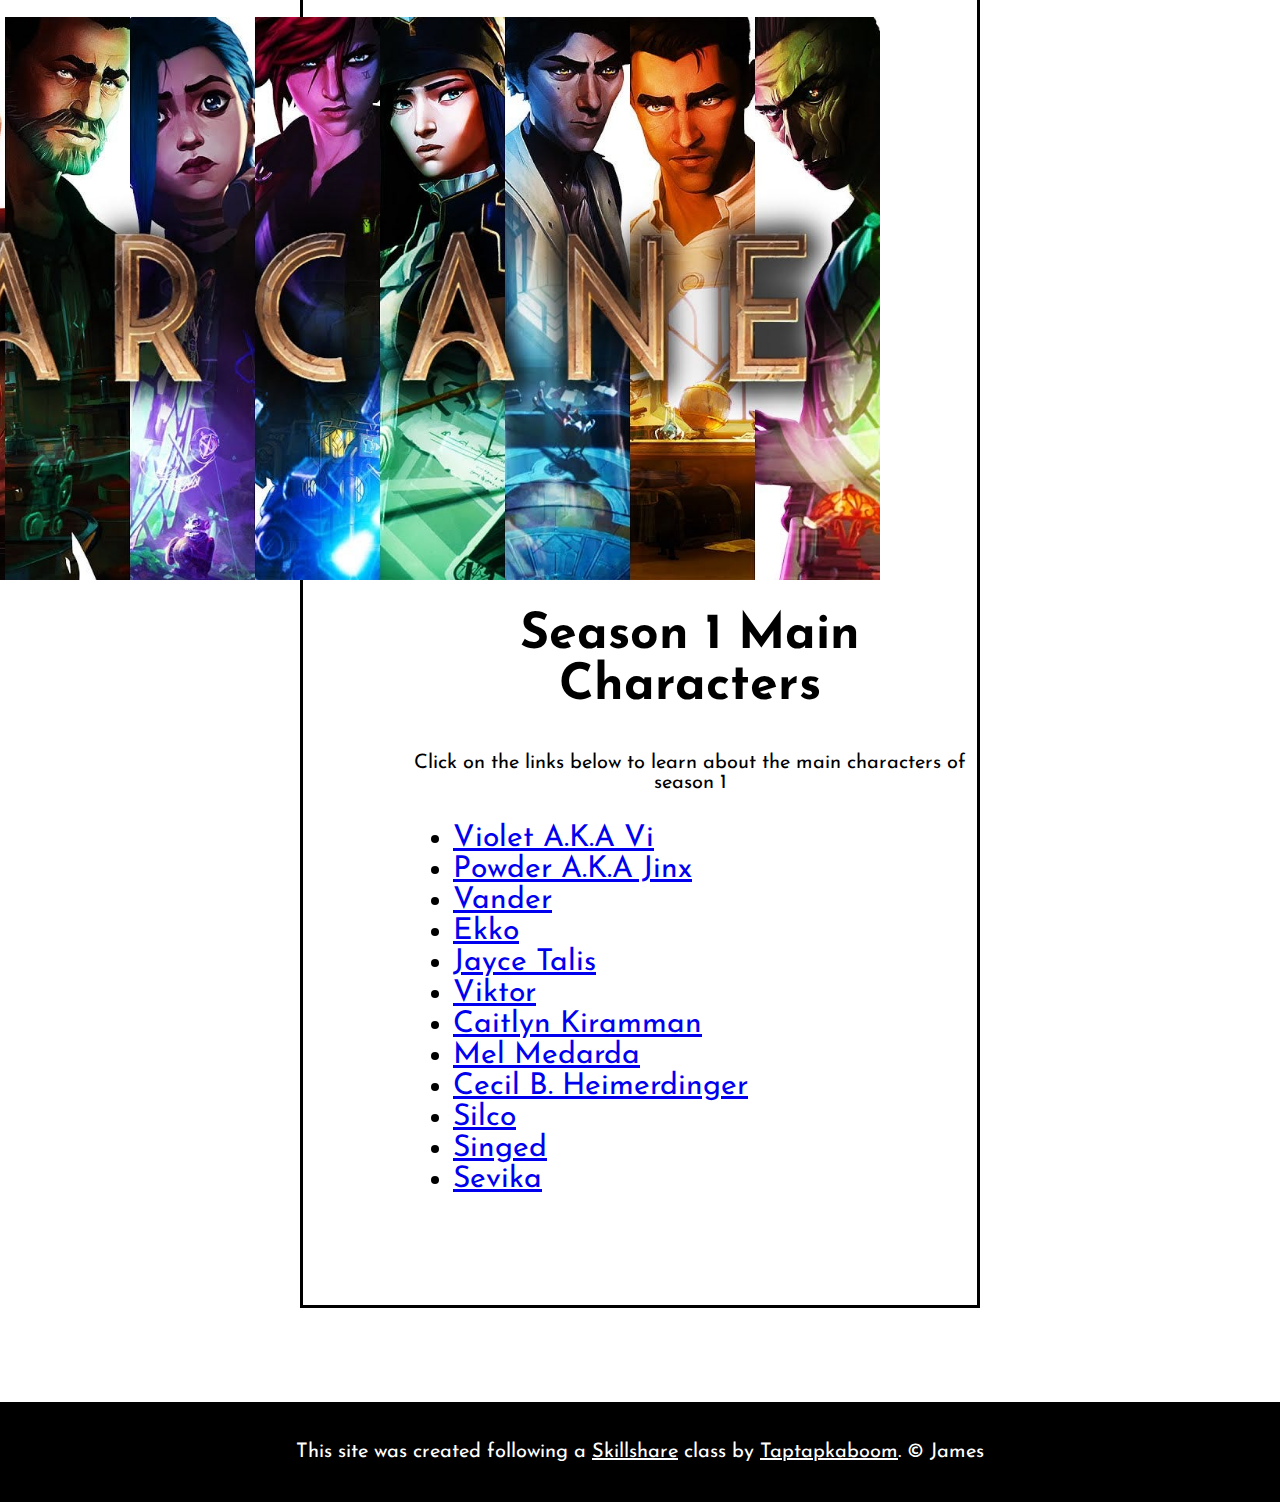
==== commit 29cce4e5: "Added more text and links" ====
--- a/index.html
+++ b/index.html
@@ -46,10 +46,12 @@
 		<h2 class="sectiontitle">Season 1 Locations</h2>
 
 		<div class="piltover">
-			<img src="img/piltover.jpeg">
+			<a href="https://leagueoflegends.fandom.com/wiki/Piltover">
+						<img src="img/piltover.jpeg">
+			</a>
 			<div class="text-box">
 			<h2>Piltover</h2><br>
-			<p2>Piltover is the first of the sister cities to be revealed</p2>
+			<p2>Piltover, also known as the city of progress, is the first of the sister cities to be revealed in Arcane.  Piltover was the second of the 2 cities to be constructed and is built on the cliffs above Zaun.  It is shown as a the main commerce hub within Valoran and is a thriving beacon of industry and invention, which accelerated in growth with the creation of <a href="https://leagueoflegends.fandom.com/wiki/Hextech" target="_blank" title="Hextech Wiki">hextech</a>.  Piltover is also the home of the council which governed both cities until Zaun became an independant city.  Click the image to learn more about Piltover!</p2>
 			</div>
 		</div>
 
@@ -57,7 +59,7 @@
 			<img src="img/zaun.jpeg">
 			<div class="text-box">
 			<h2>Zaun</h2><br>
-			<p2>While Zaun is the sister city of Piltover it is a stark contrast to it's high class society and innovation.  </p2>
+			<p2>While Piltover built above with towering buildings and interconnecting bridges Zaun built below in the  it is a stark contrast to it's high class society and innovation.  </p2>
 			</div>
 		</div>
 
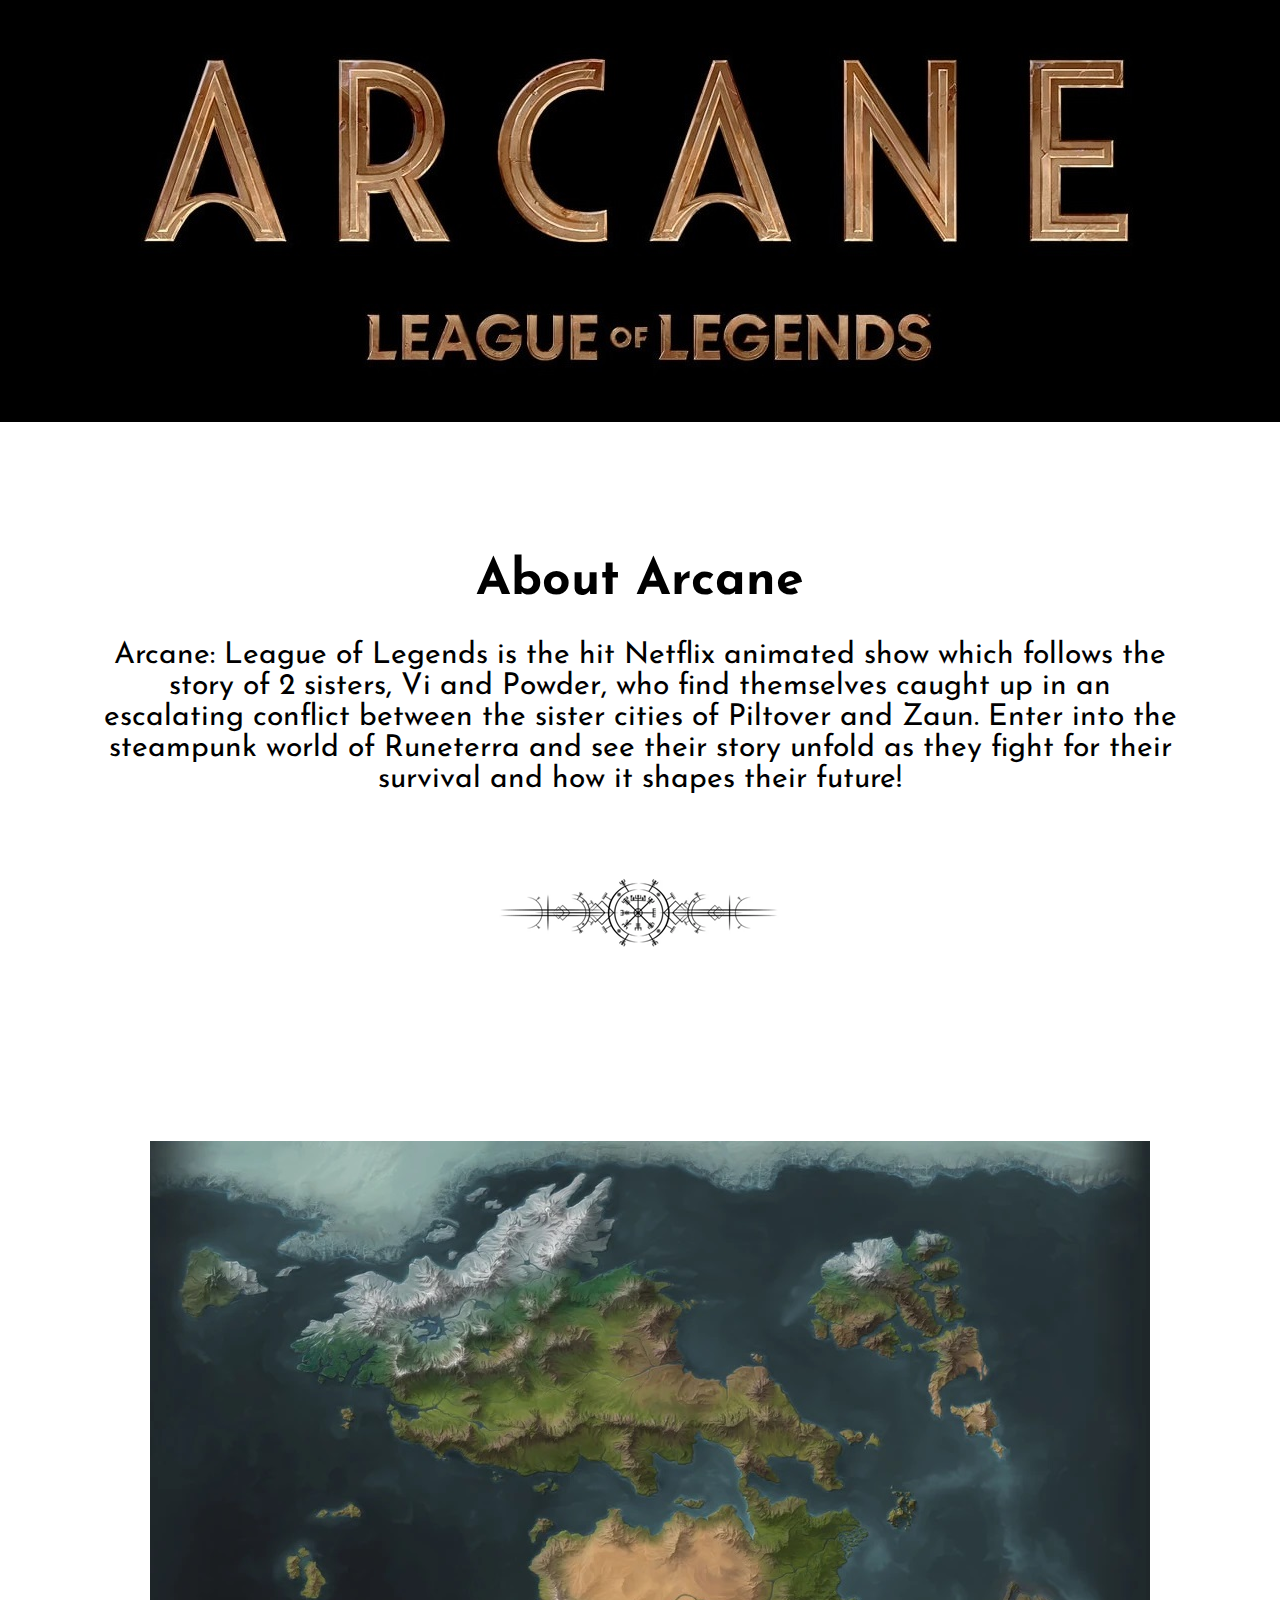
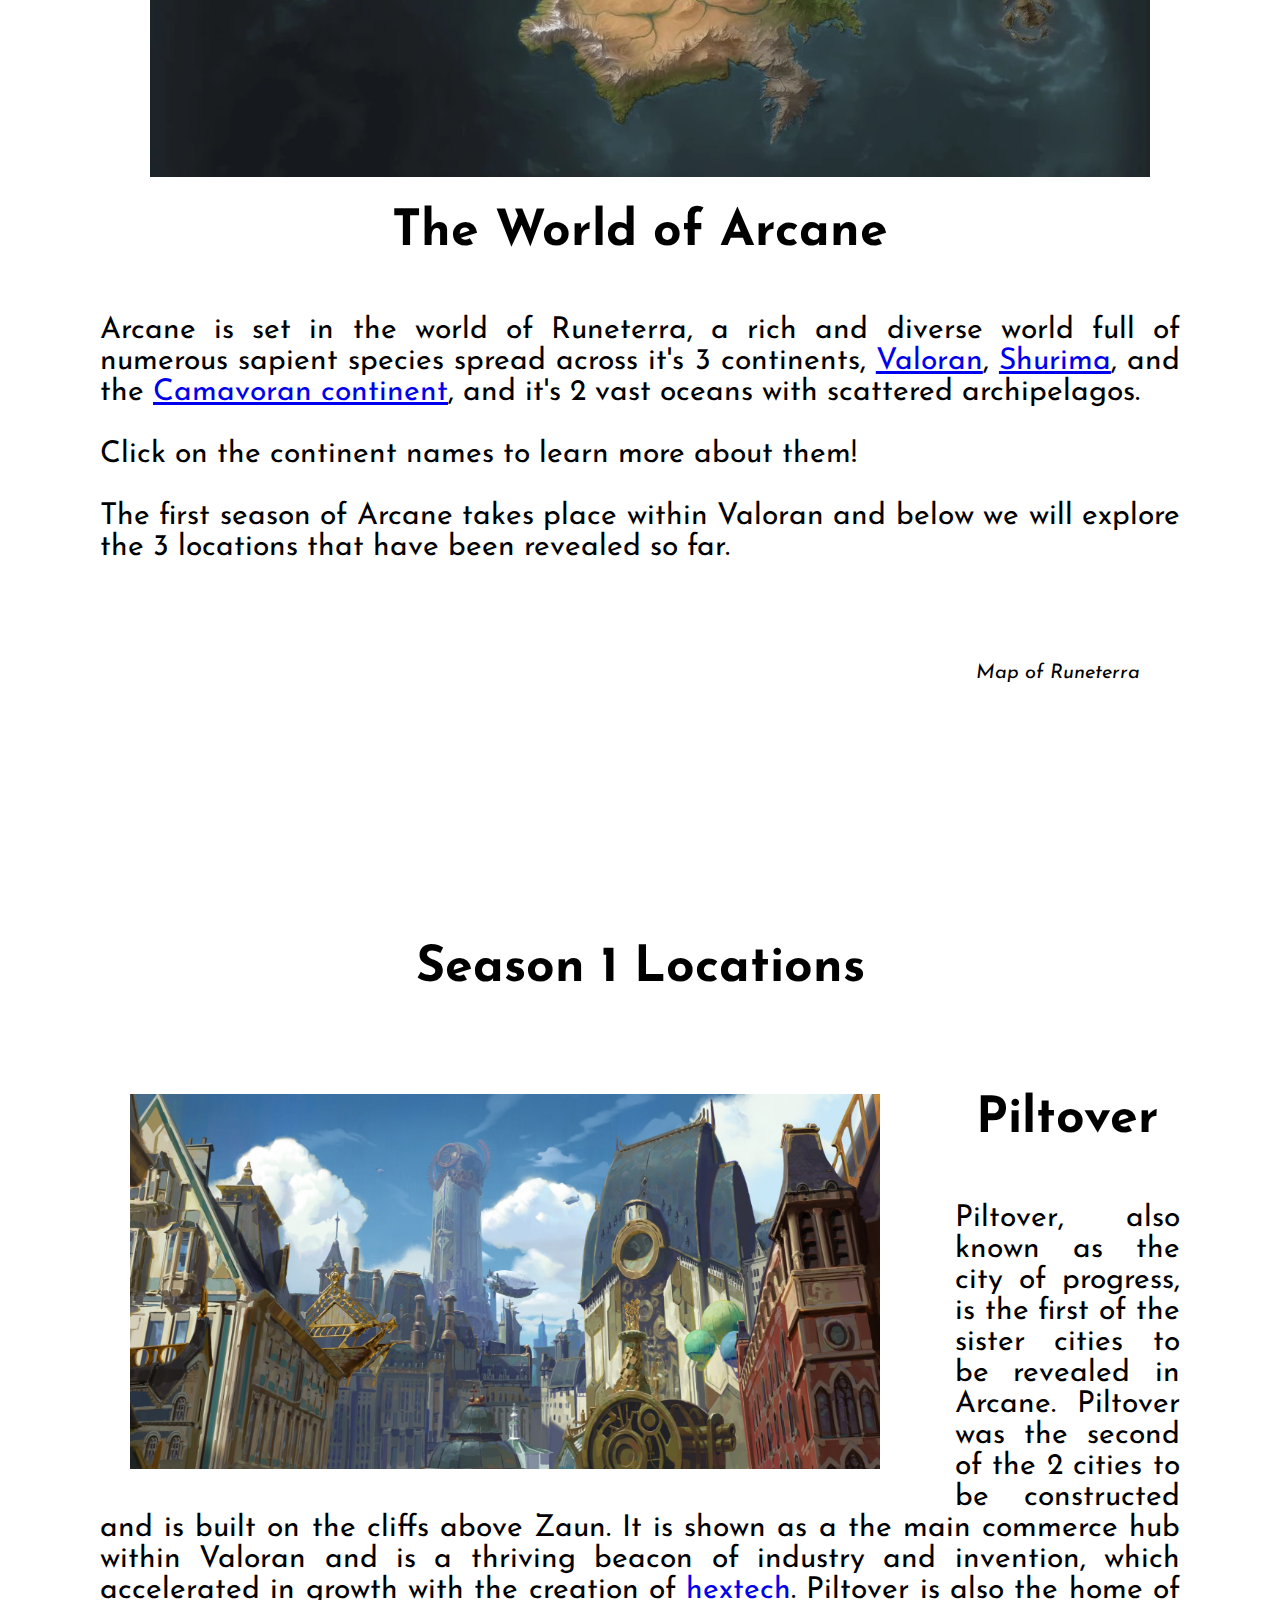
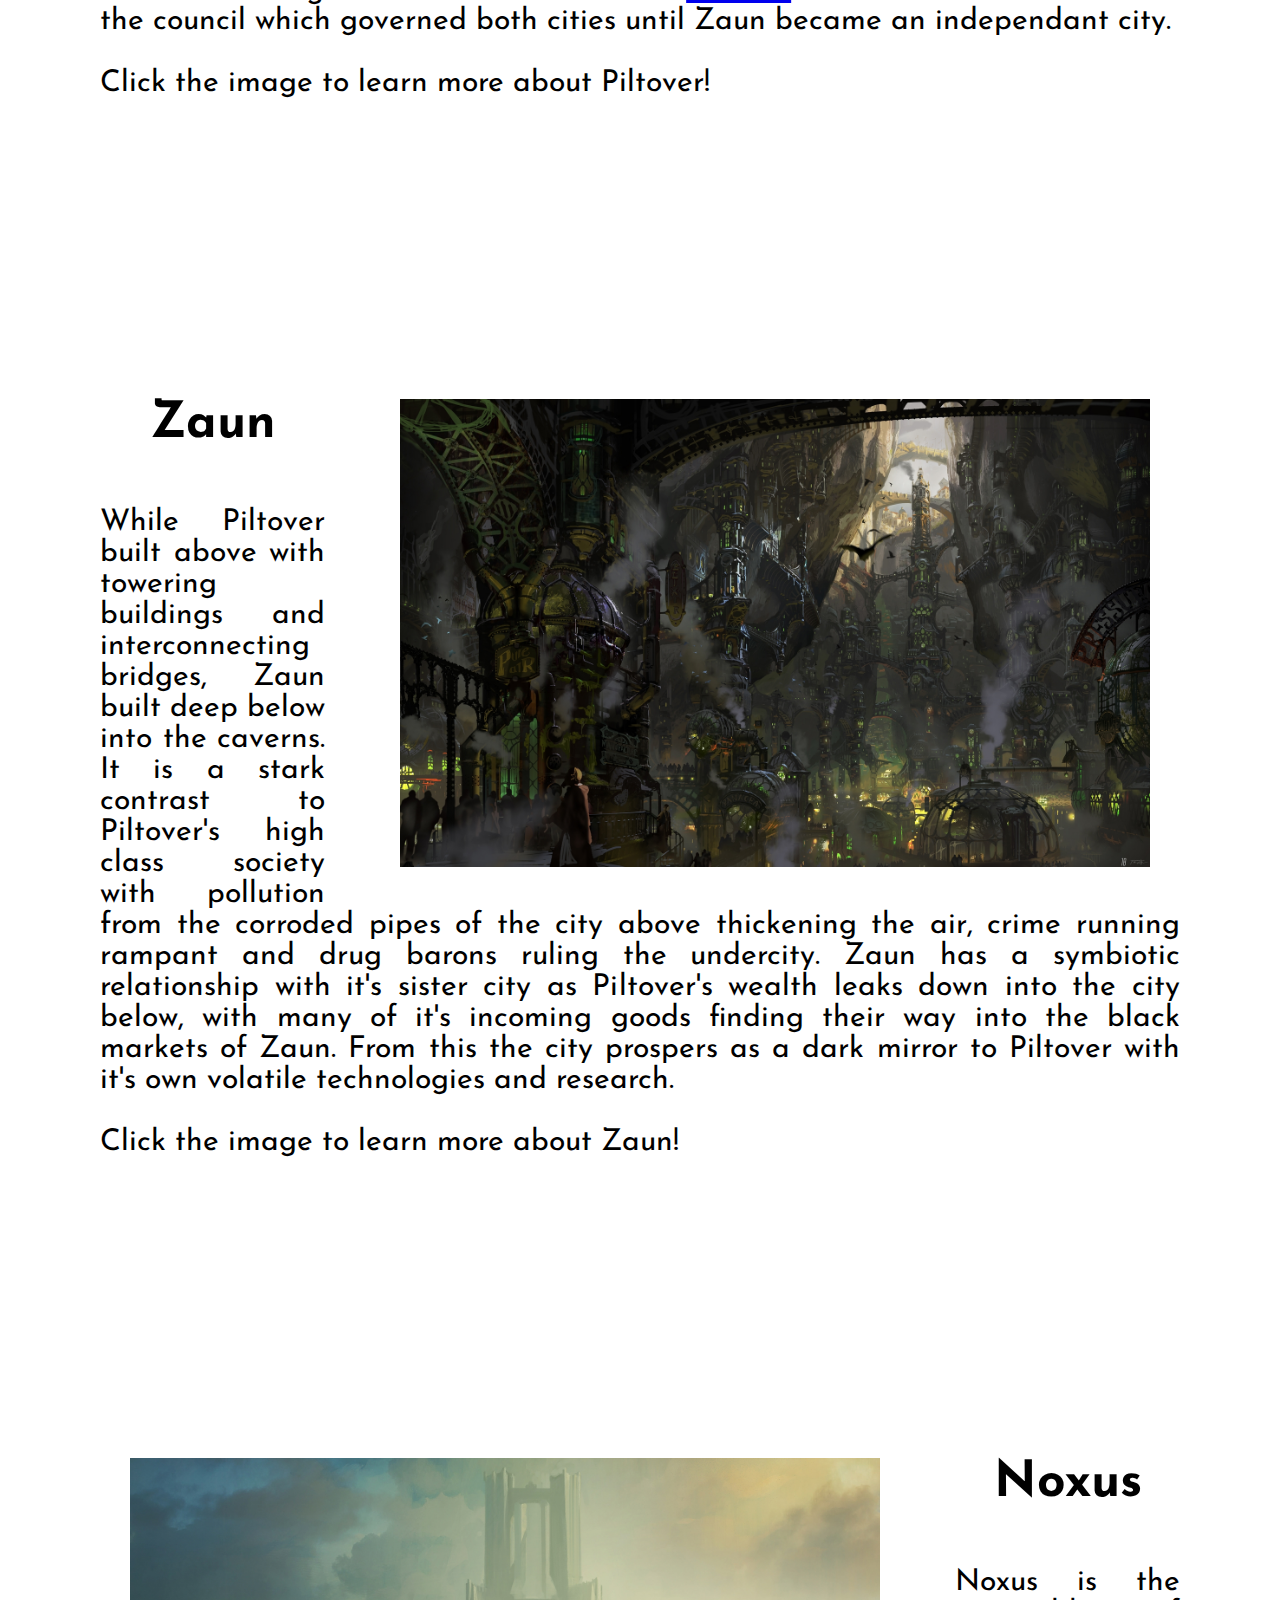
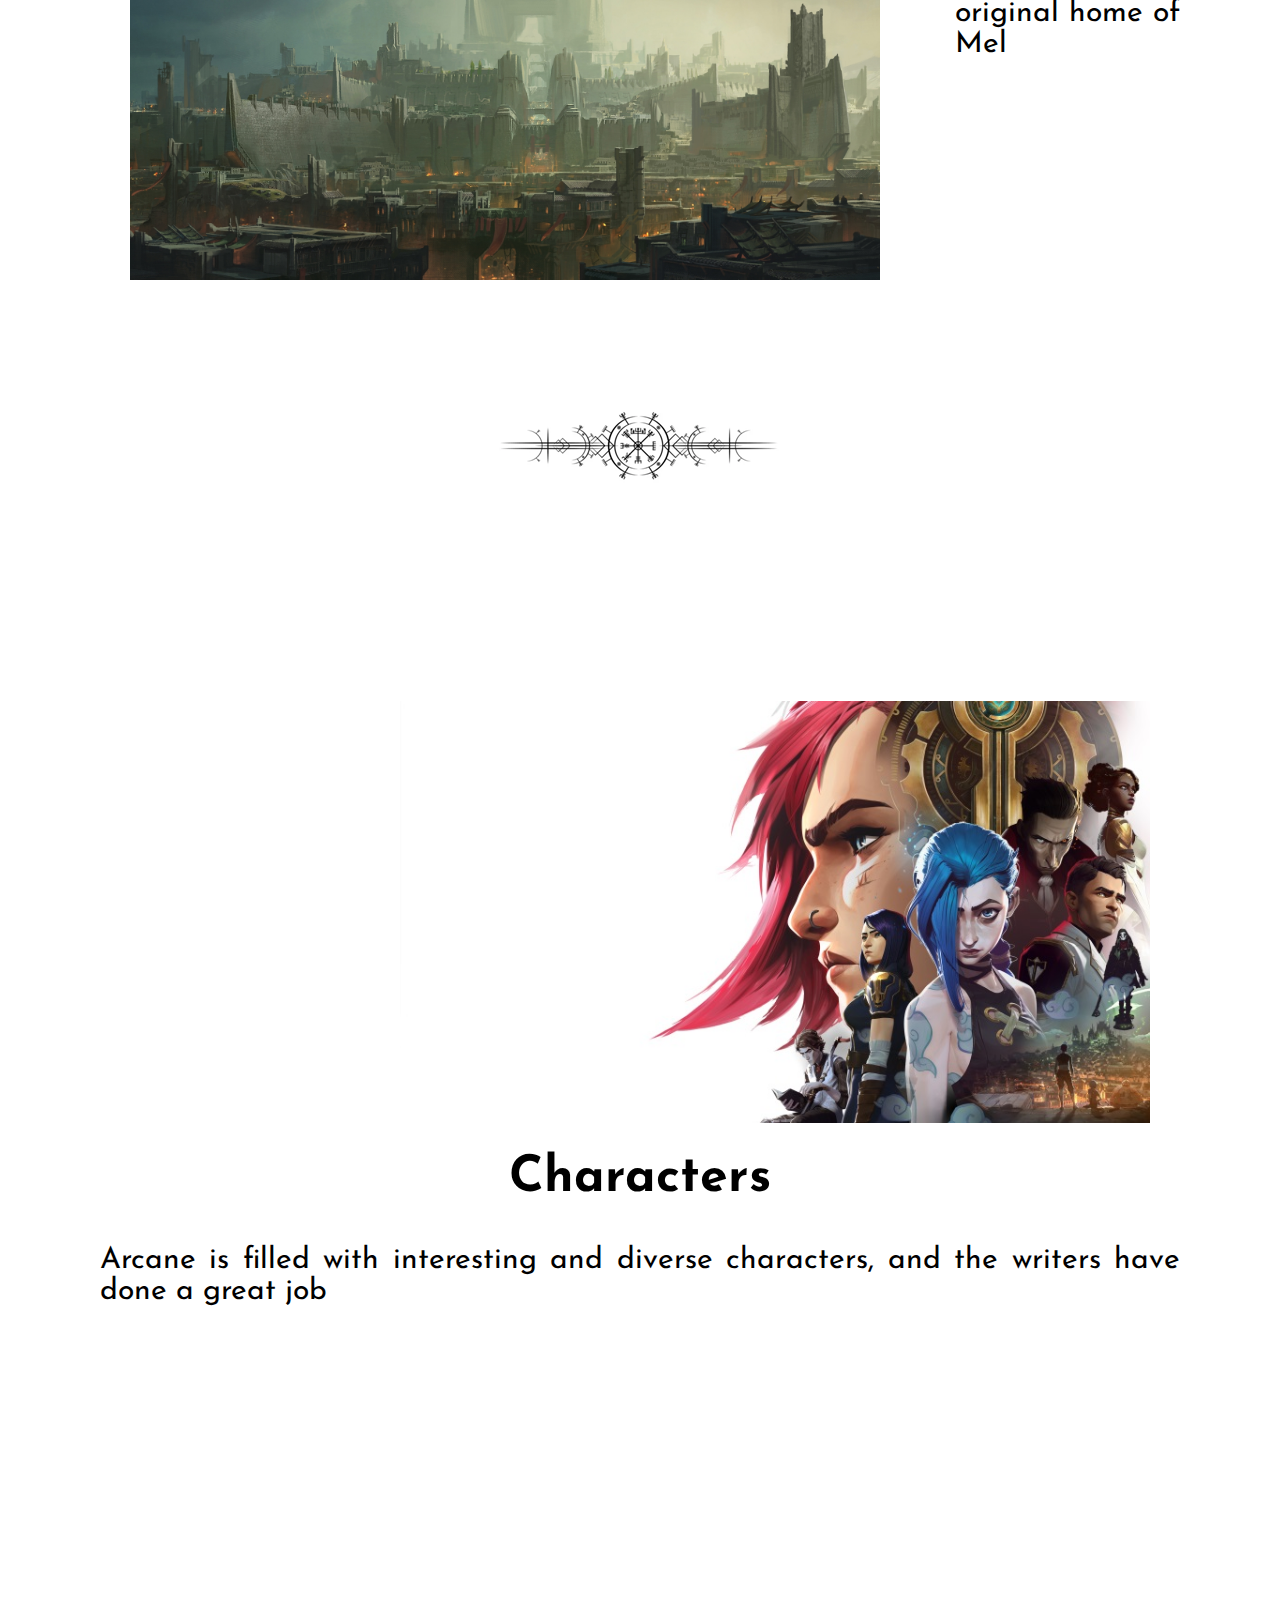
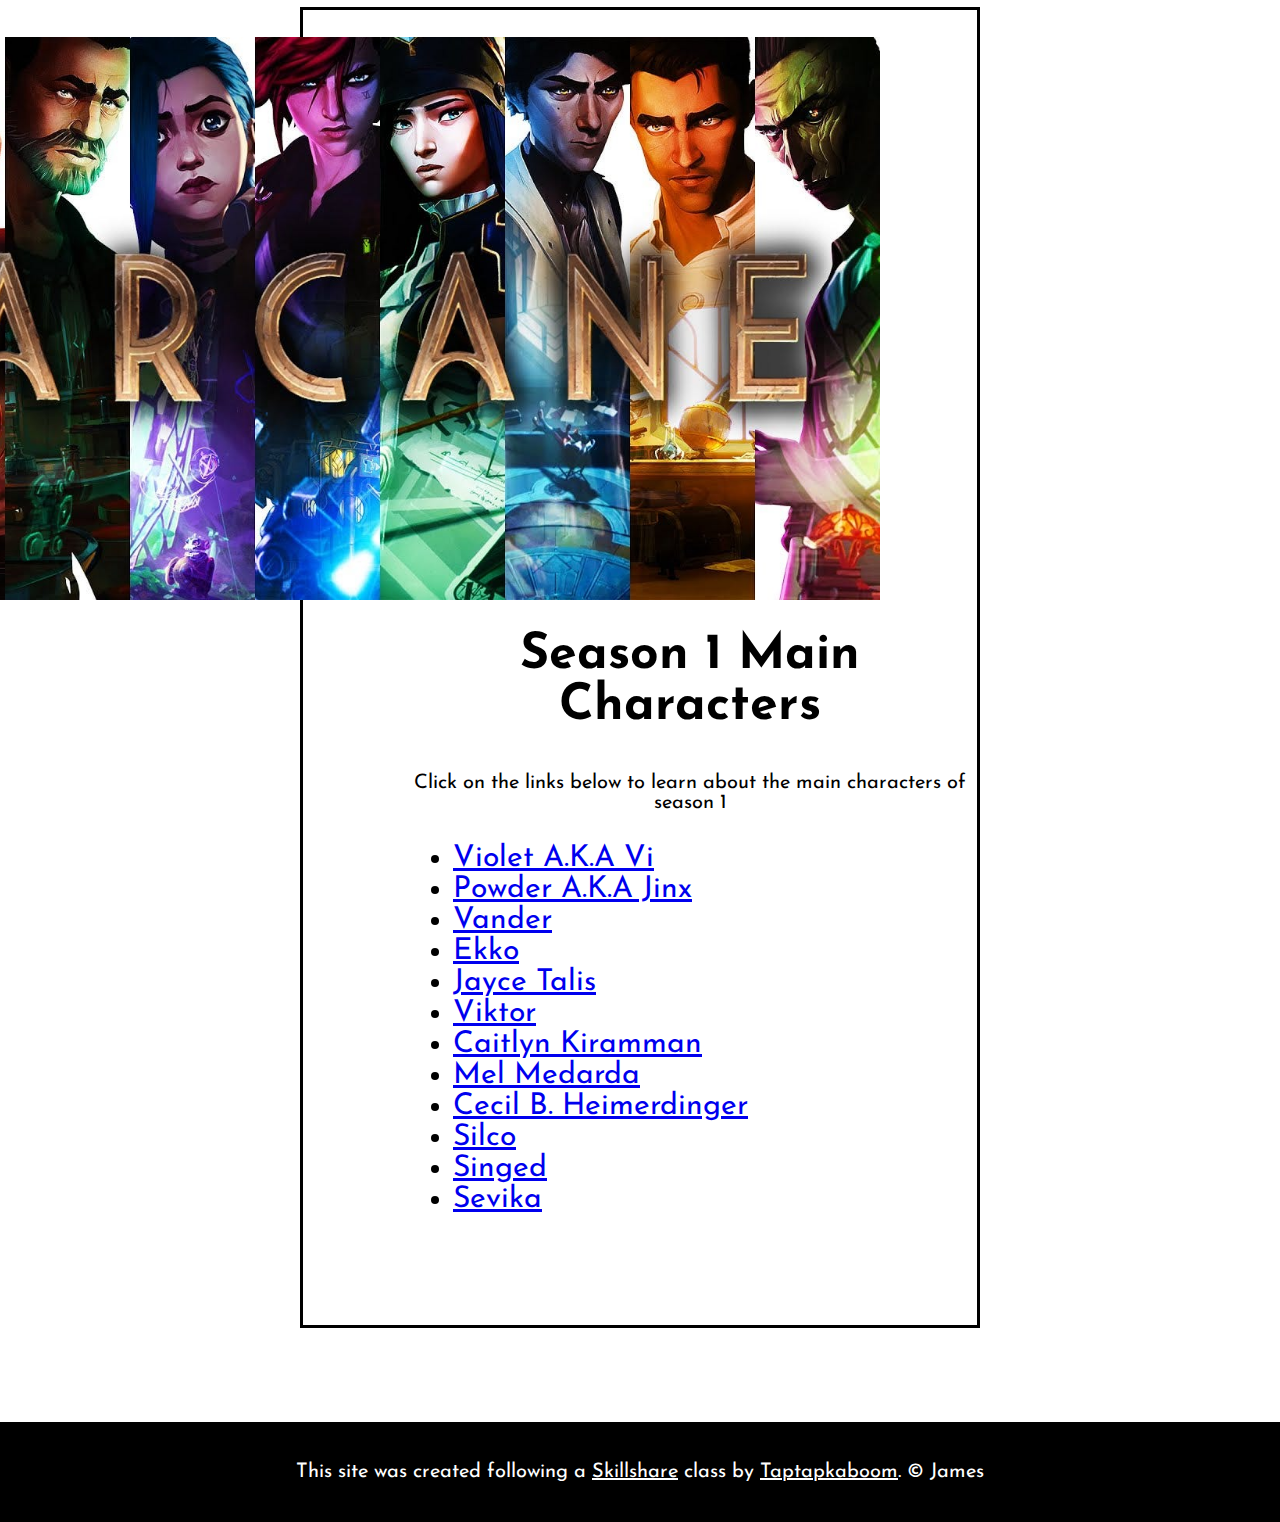
==== commit ea4c0151: "added more text and links" ====
--- a/index.html
+++ b/index.html
@@ -46,20 +46,22 @@
 		<h2 class="sectiontitle">Season 1 Locations</h2>
 
 		<div class="piltover">
-			<a href="https://leagueoflegends.fandom.com/wiki/Piltover">
+			<a href="https://leagueoflegends.fandom.com/wiki/Piltover" target="_blank" title="Piltover Wiki">
 						<img src="img/piltover.jpeg">
 			</a>
 			<div class="text-box">
 			<h2>Piltover</h2><br>
-			<p2>Piltover, also known as the city of progress, is the first of the sister cities to be revealed in Arcane.  Piltover was the second of the 2 cities to be constructed and is built on the cliffs above Zaun.  It is shown as a the main commerce hub within Valoran and is a thriving beacon of industry and invention, which accelerated in growth with the creation of <a href="https://leagueoflegends.fandom.com/wiki/Hextech" target="_blank" title="Hextech Wiki">hextech</a>.  Piltover is also the home of the council which governed both cities until Zaun became an independant city.  Click the image to learn more about Piltover!</p2>
+			<p2>Piltover, also known as the city of progress, is the first of the sister cities to be revealed in Arcane.  Piltover was the second of the 2 cities to be constructed and is built on the cliffs above Zaun.  It is shown as a the main commerce hub within Valoran and is a thriving beacon of industry and invention, which accelerated in growth with the creation of <a href="https://leagueoflegends.fandom.com/wiki/Hextech" target="_blank" title="Hextech Wiki">hextech</a>.  Piltover is also the home of the council which governed both cities until Zaun became an independant city.  <br><br>Click the image to learn more about Piltover!</p2>
 			</div>
 		</div>
 
 		<div class="zaun">
-			<img src="img/zaun.jpeg">
+			<a href="https://leagueoflegends.fandom.com/wiki/Zaun" target="_blank" title="Piltover Wiki">
+						<img src="img/zaun.jpeg">
+			</a>
 			<div class="text-box">
 			<h2>Zaun</h2><br>
-			<p2>While Piltover built above with towering buildings and interconnecting bridges Zaun built below in the  it is a stark contrast to it's high class society and innovation.  </p2>
+			<p2>While Piltover built above with towering buildings and interconnecting bridges, Zaun built deep below into the caverns.  It is a stark contrast to Piltover's high class society with pollution from the corroded pipes of the city above thickening the air, crime running rampant and drug barons ruling the undercity.  Zaun has a symbiotic relationship with it's sister city as Piltover's wealth leaks down into the city below, with many of it's incoming goods finding their way into the black markets of Zaun.  From this the city prospers as a dark mirror to Piltover with it's own volatile technologies and research.  <br><br>Click the image to learn more about Zaun!</p2>
 			</div>
 		</div>
 
--- a/arcane.css
+++ b/arcane.css
@@ -117,7 +117,6 @@
 
 .text-box {
 	text-align: justify;
-	padding: 30px;
 }
 
 .text-box h1 {
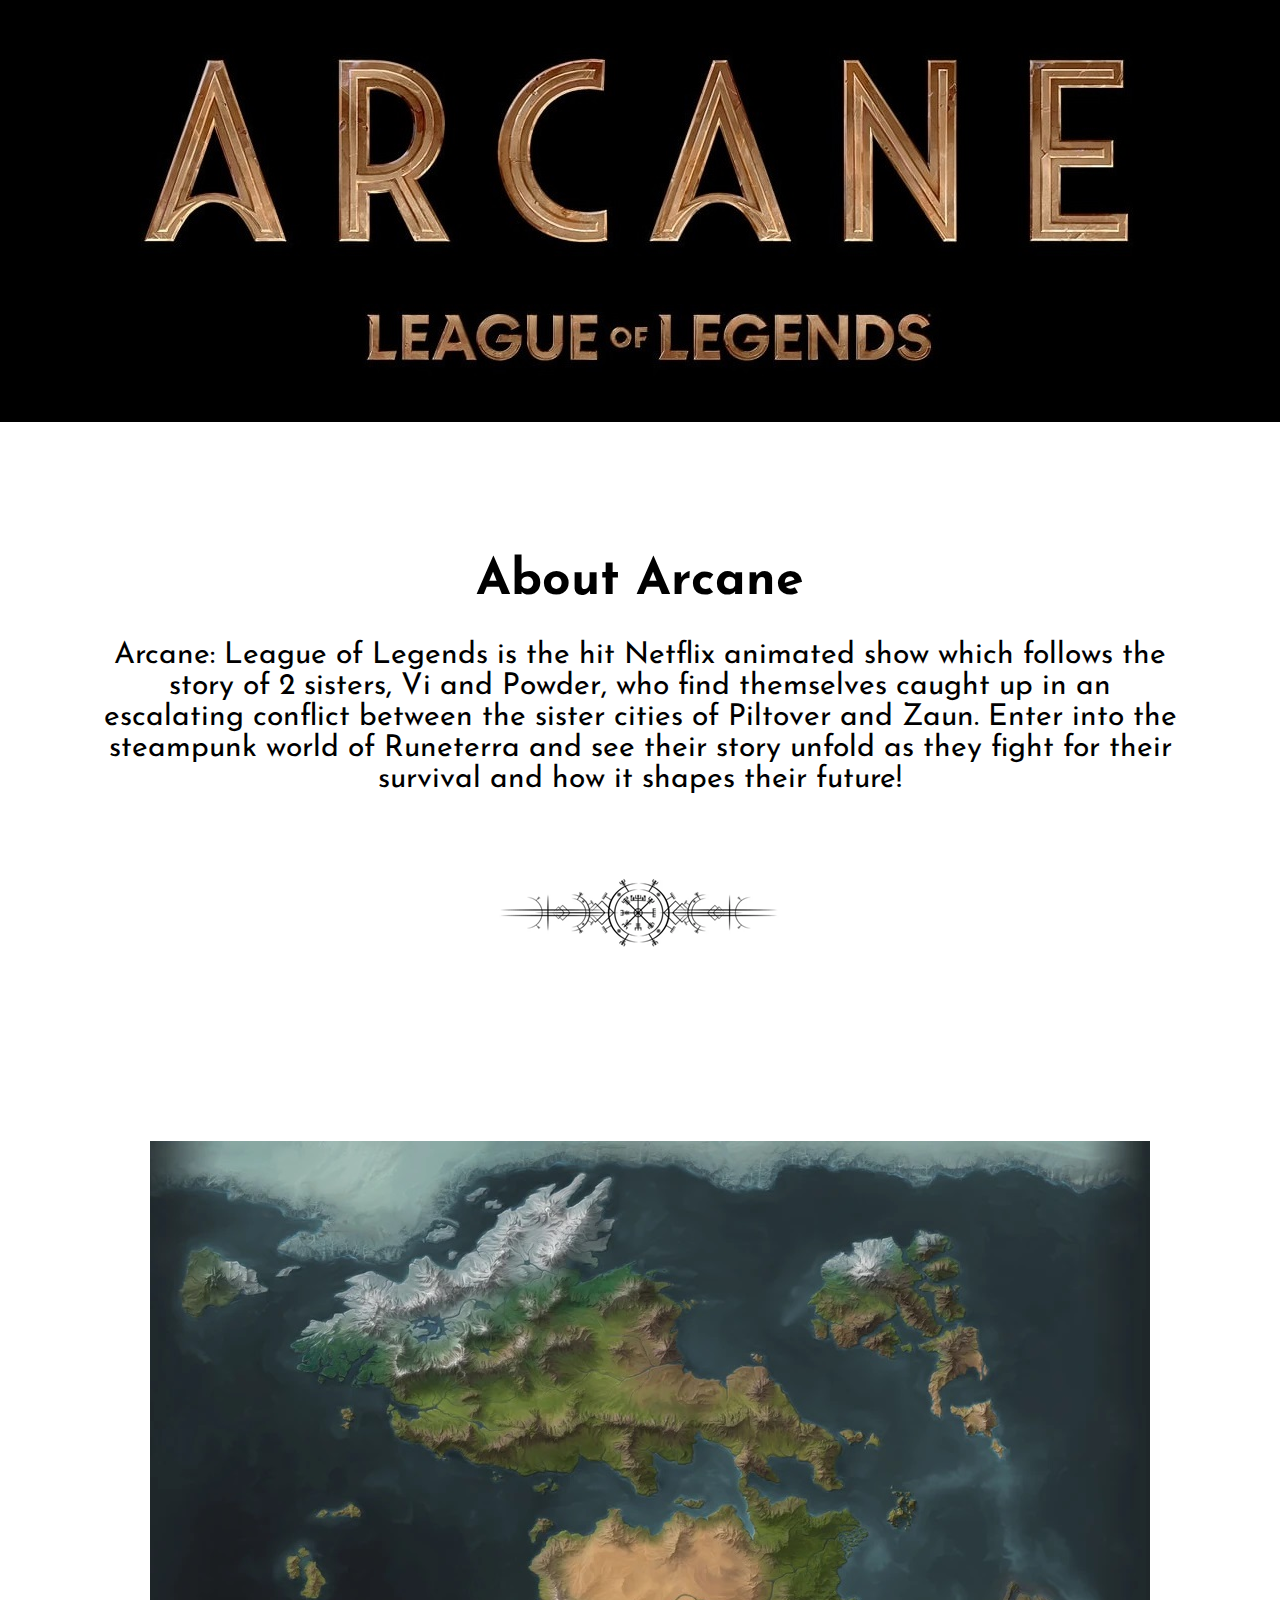
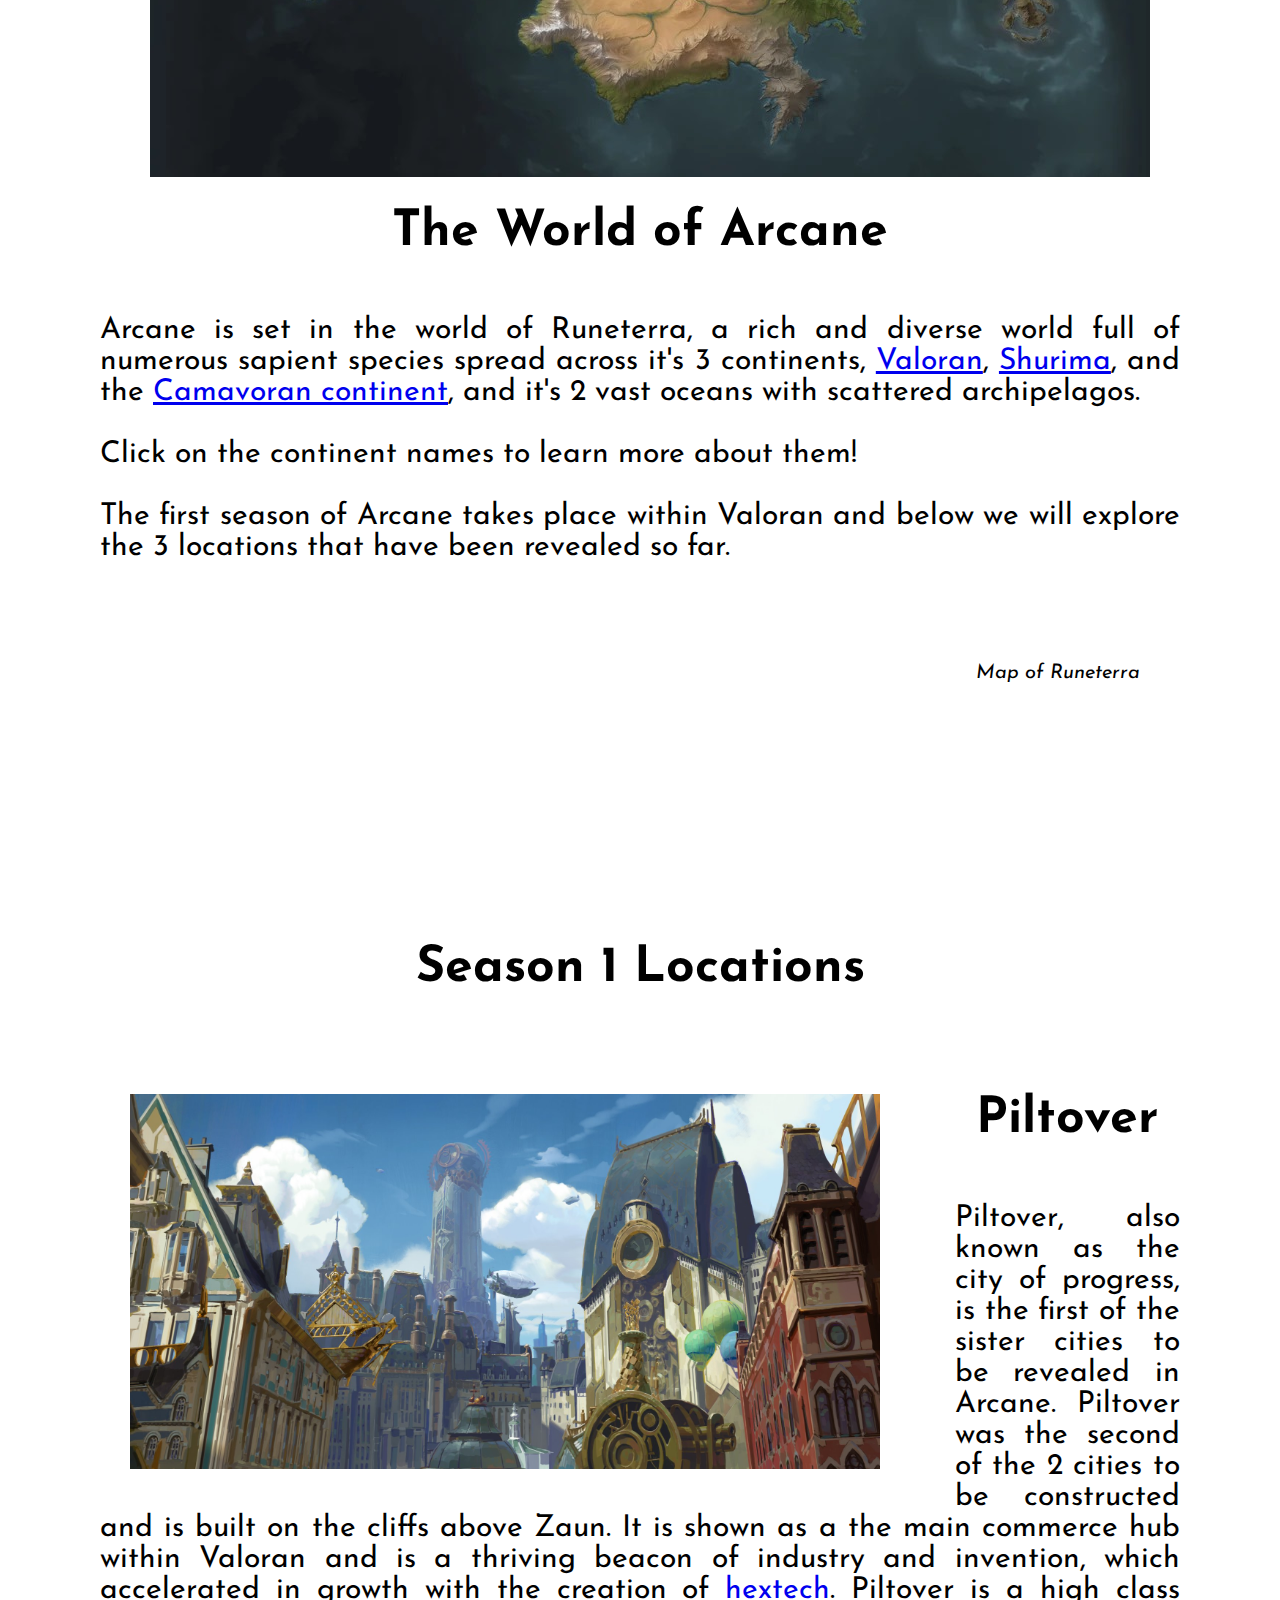
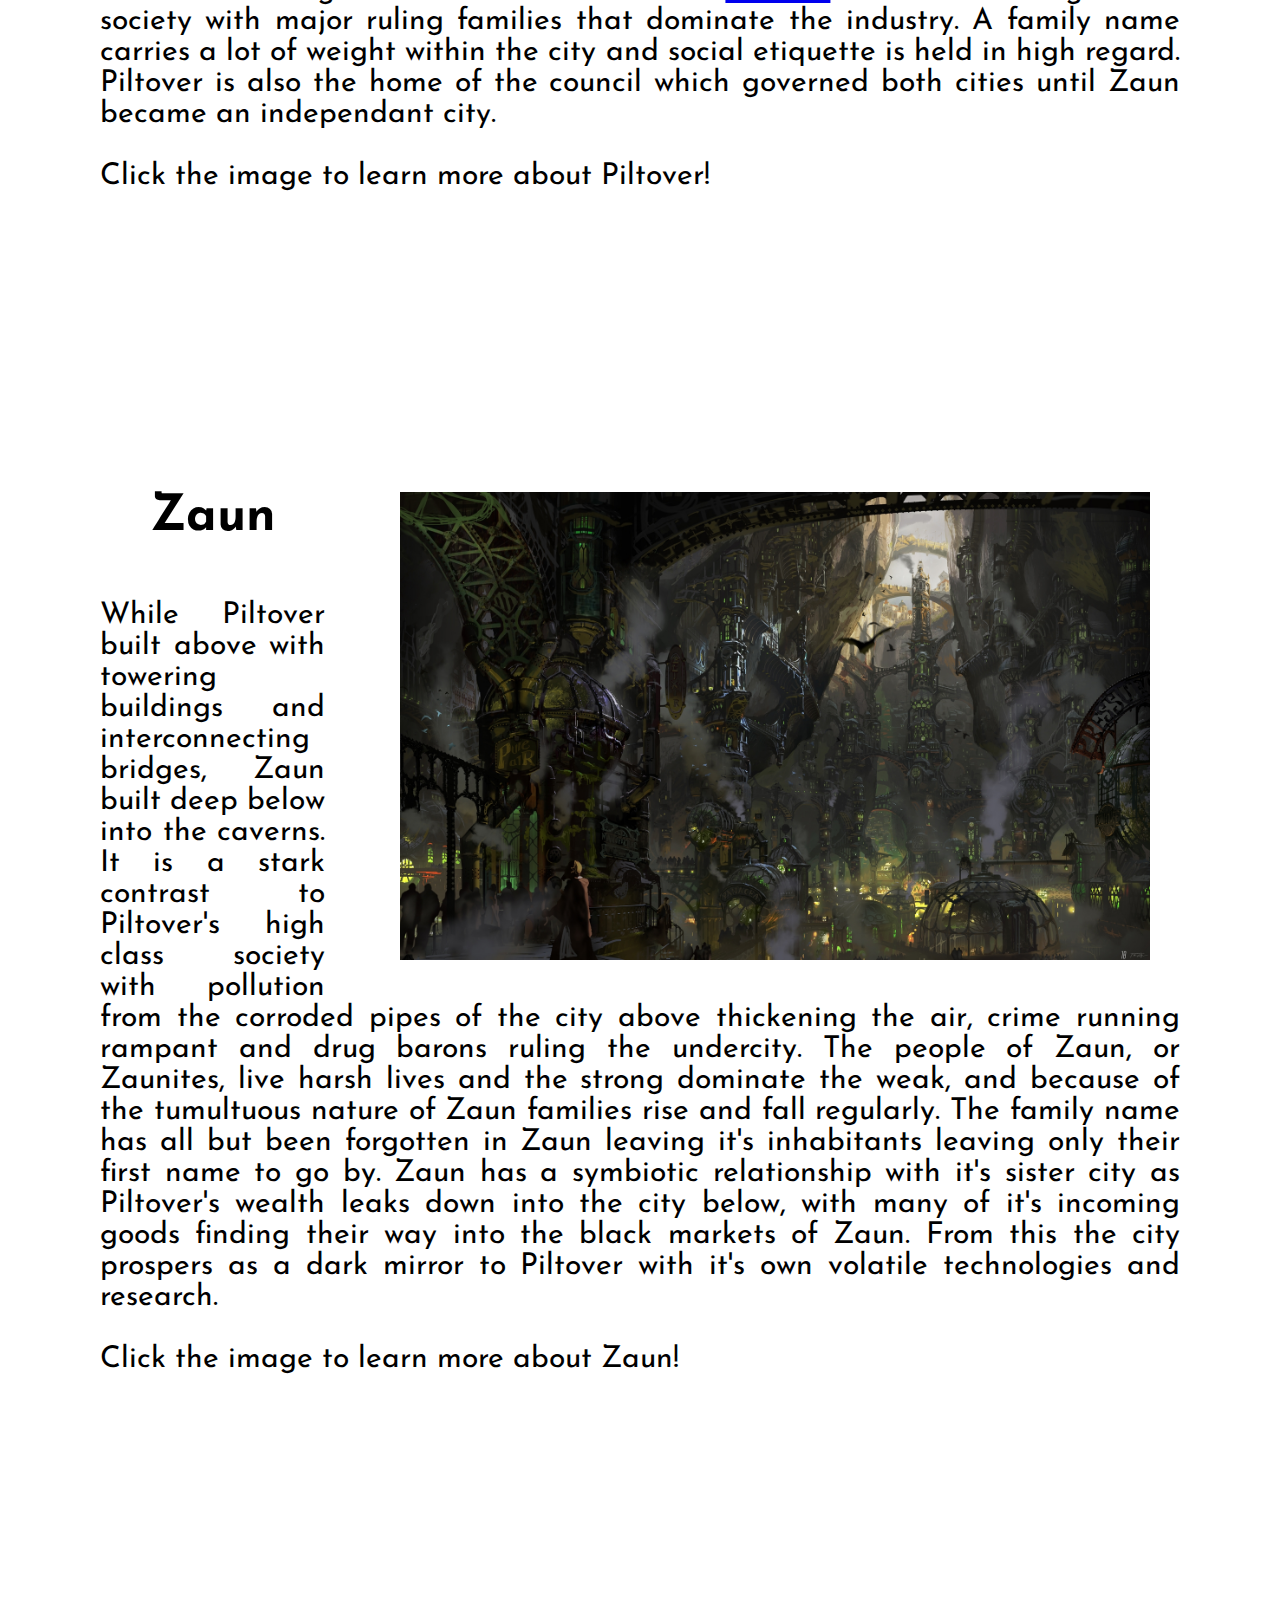
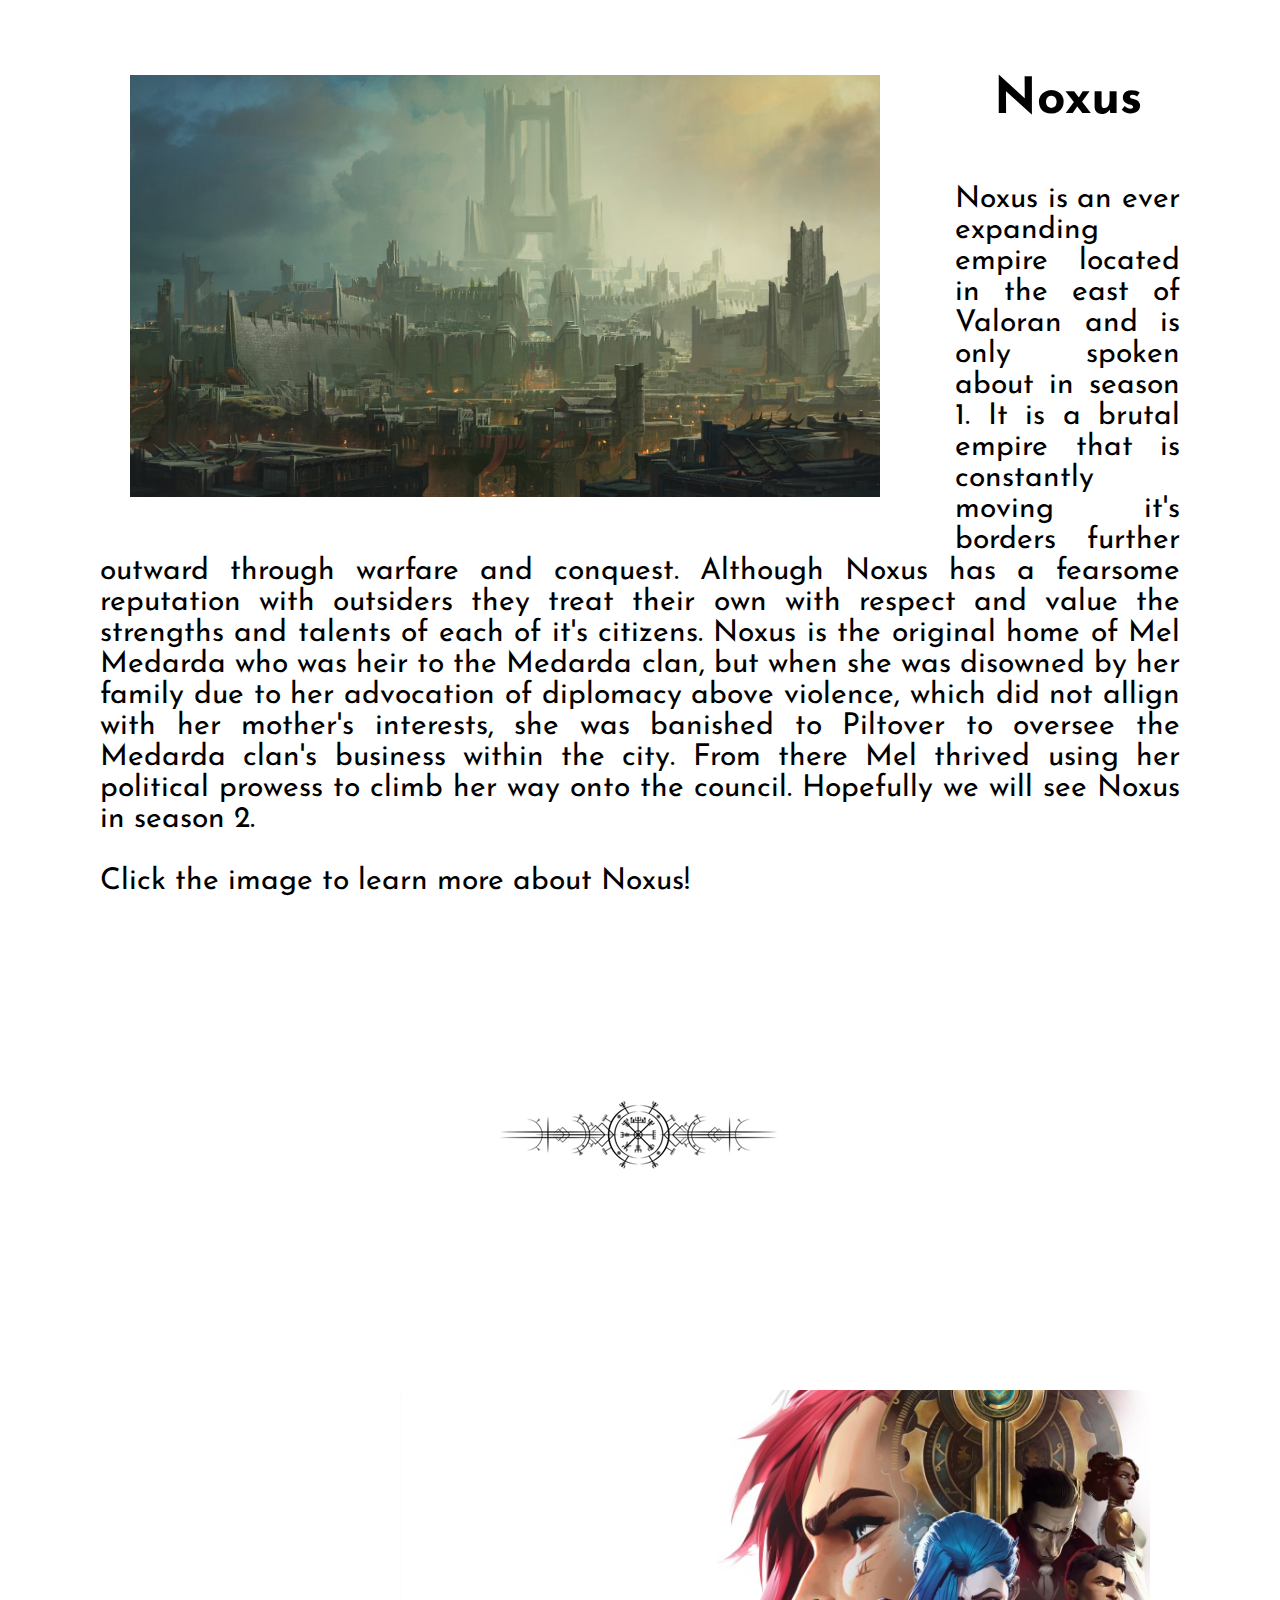
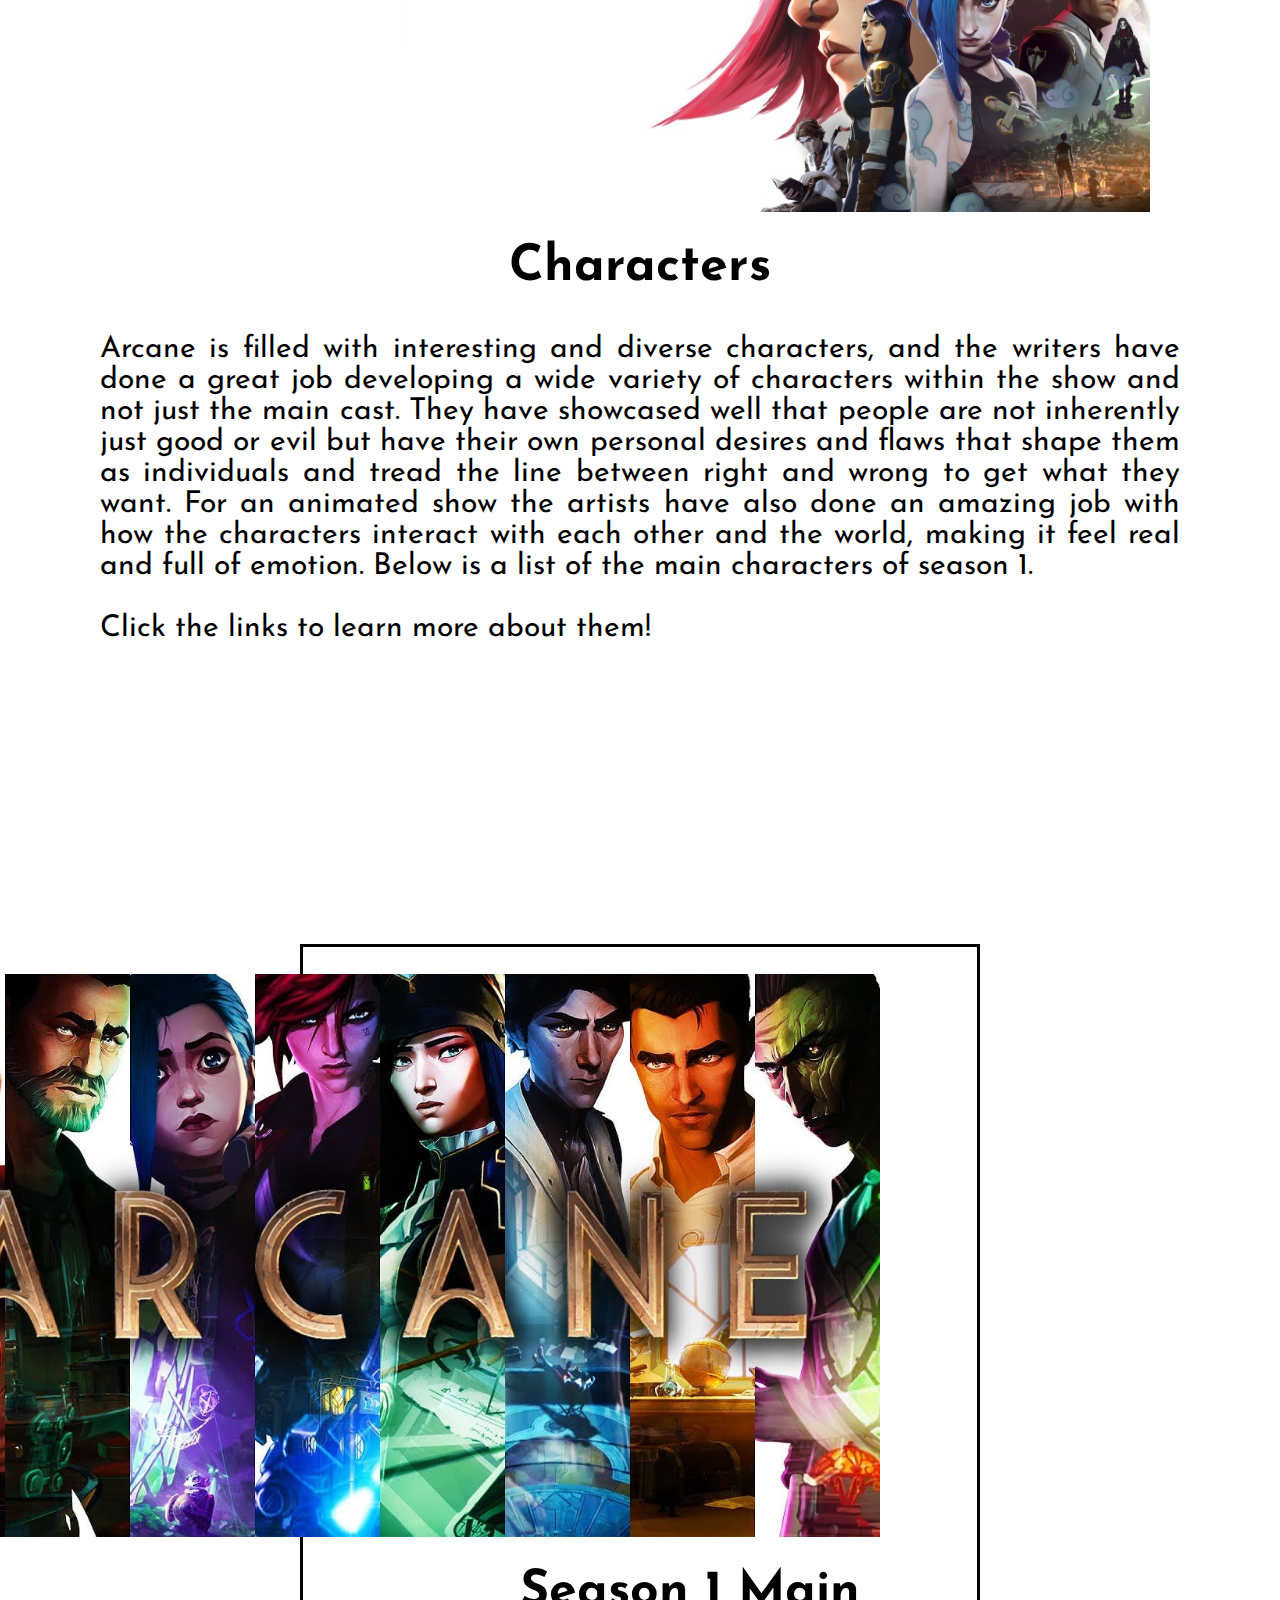
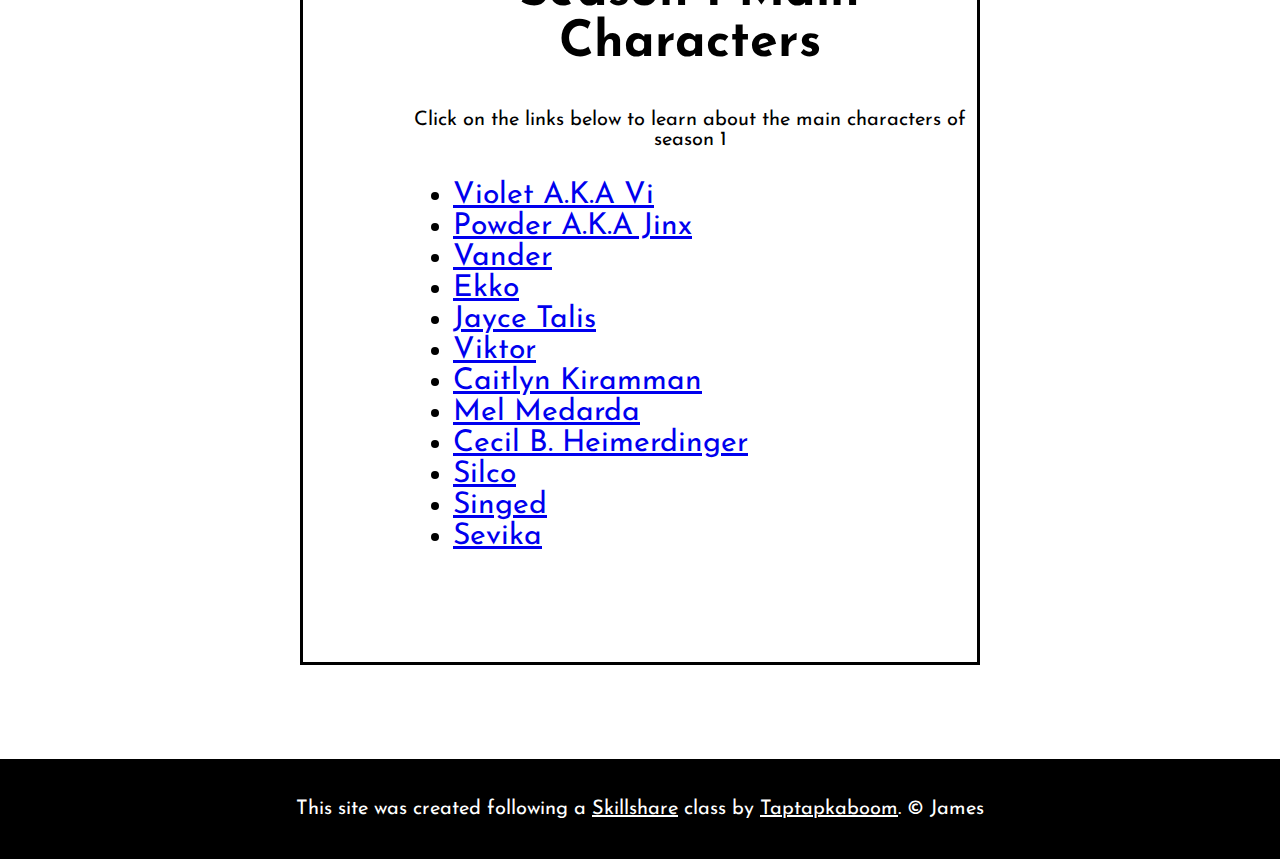
==== commit 5d170c9b: "Finalised website" ====
--- a/index.html
+++ b/index.html
@@ -51,30 +51,29 @@
 			</a>
 			<div class="text-box">
 			<h2>Piltover</h2><br>
-			<p2>Piltover, also known as the city of progress, is the first of the sister cities to be revealed in Arcane.  Piltover was the second of the 2 cities to be constructed and is built on the cliffs above Zaun.  It is shown as a the main commerce hub within Valoran and is a thriving beacon of industry and invention, which accelerated in growth with the creation of <a href="https://leagueoflegends.fandom.com/wiki/Hextech" target="_blank" title="Hextech Wiki">hextech</a>.  Piltover is also the home of the council which governed both cities until Zaun became an independant city.  <br><br>Click the image to learn more about Piltover!</p2>
+			<p2>Piltover, also known as the city of progress, is the first of the sister cities to be revealed in Arcane.  Piltover was the second of the 2 cities to be constructed and is built on the cliffs above Zaun.  It is shown as a the main commerce hub within Valoran and is a thriving beacon of industry and invention, which accelerated in growth with the creation of <a href="https://leagueoflegends.fandom.com/wiki/Hextech" target="_blank" title="Hextech Wiki">hextech</a>.  Piltover is a high class society with major ruling families that dominate the industry.  A family name carries a lot of weight within the city and social etiquette is held in high regard.  Piltover is also the home of the council which governed both cities until Zaun became an independant city.  <br><br>Click the image to learn more about Piltover!</p2>
 			</div>
 		</div>
 
 		<div class="zaun">
-			<a href="https://leagueoflegends.fandom.com/wiki/Zaun" target="_blank" title="Piltover Wiki">
+			<a href="https://leagueoflegends.fandom.com/wiki/Zaun" target="_blank" title="Zaun Wiki">
 						<img src="img/zaun.jpeg">
 			</a>
 			<div class="text-box">
 			<h2>Zaun</h2><br>
-			<p2>While Piltover built above with towering buildings and interconnecting bridges, Zaun built deep below into the caverns.  It is a stark contrast to Piltover's high class society with pollution from the corroded pipes of the city above thickening the air, crime running rampant and drug barons ruling the undercity.  Zaun has a symbiotic relationship with it's sister city as Piltover's wealth leaks down into the city below, with many of it's incoming goods finding their way into the black markets of Zaun.  From this the city prospers as a dark mirror to Piltover with it's own volatile technologies and research.  <br><br>Click the image to learn more about Zaun!</p2>
+			<p2>While Piltover built above with towering buildings and interconnecting bridges, Zaun built deep below into the caverns.  It is a stark contrast to Piltover's high class society with pollution from the corroded pipes of the city above thickening the air, crime running rampant and drug barons ruling the undercity.  The people of Zaun, or Zaunites, live harsh lives and the strong dominate the weak, and because of the tumultuous nature of Zaun families rise and fall regularly.  The family name has all but been forgotten in Zaun leaving it's inhabitants leaving only their first name to go by.  Zaun has a symbiotic relationship with it's sister city as Piltover's wealth leaks down into the city below, with many of it's incoming goods finding their way into the black markets of Zaun.  From this the city prospers as a dark mirror to Piltover with it's own volatile technologies and research.  <br><br>Click the image to learn more about Zaun!</p2>
 			</div>
 		</div>
 
 		<div class="noxus">
-			<img src="img/noxus.jpeg">
+			<a href="https://leagueoflegends.fandom.com/wiki/Noxus" target="_blank" title="Noxus Wiki">
+						<img src="img/noxus.jpeg">
+			</a>
 			<div class="text-box">
 			<h2>Noxus</h2><br>
-			<p2>Noxus is the original home of Mel</p2>
+			<p2>Noxus is an ever expanding empire located in the east of Valoran and is only spoken about in season 1. It is a brutal empire that is constantly moving it's borders further outward through warfare and conquest.  Although Noxus has a fearsome reputation with outsiders they treat their own with respect and value the strengths and talents of each of it's citizens.  Noxus is the original home of Mel Medarda who was heir to the Medarda clan, but when she was disowned by her family due to her advocation of diplomacy above violence, which did not allign with her mother's interests, she was banished to Piltover to oversee the Medarda clan's business within the city.  From there Mel thrived using her political prowess to climb her way onto the council.  Hopefully we will see Noxus in season 2.  <br><br>Click the image to learn more about Noxus!</p2>
 			</div>
 		</div>
-	<br>
-	<br>
-	<br>
 	<img src="img/Rune-line.jpeg" alt="Rune-line" class="center-image">
 	<br>
 	<br>
@@ -91,7 +90,7 @@
 			<img src="img/Arcane-avatar.jpeg">
 			<div class="text-box">
 			<h2>Characters</h2>
-			<p2>Arcane is filled with interesting and diverse characters, and the writers have done a great job</p2>
+			<p2>Arcane is filled with interesting and diverse characters, and the writers have done a great job developing a wide variety of characters within the show and not just the main cast.  They have showcased well that people are not inherently just good or evil but have their own personal desires and flaws that shape them as individuals and tread the line between right and wrong to get what they want.  For an animated show the artists have also done an amazing job with how the characters interact with each other and the world, making it feel real and full of emotion.  Below is a list of the main characters of season 1.  <br><br>Click the links to learn more about them!</p2>
 			</div>
 		</div>
 
@@ -124,7 +123,7 @@
 
 	<!-- Footer Element -->
 	<footer>
-		<p1>This site was created following a <a href="https://www.skillshare.com/en/classes/hand-code-your-first-website-html-css-basics/1575146775/projects?via=search-layout-grid" target="_blank" title="Skillshare Homepage">Skillshare</a> class by <a href="https://www.taptapkaboom.com/" target="_blank" title="Taptapkaboom Homepage">Taptapkaboom</a>.  &copy; James</p1>
+		<p1>This site was created following a <a href="https://www.skillshare.com/en/classes/hand-code-your-first-website-html-css-basics/1575146775/projects?via=search-layout-grid" target="_blank" title="Skillshare Class Page">Skillshare</a> class by <a href="https://www.taptapkaboom.com/" target="_blank" title="Taptapkaboom Homepage">Taptapkaboom</a>.  &copy; James</p1>
 	</footer>
 
 </body>
--- a/arcane.css
+++ b/arcane.css
@@ -65,7 +65,7 @@
 .noxus {
 	margin-left: 100px;
 	margin-right: 100px;
-	margin-bottom: 300px;
+	margin-bottom: 200px;
 }
 
 	.characters
